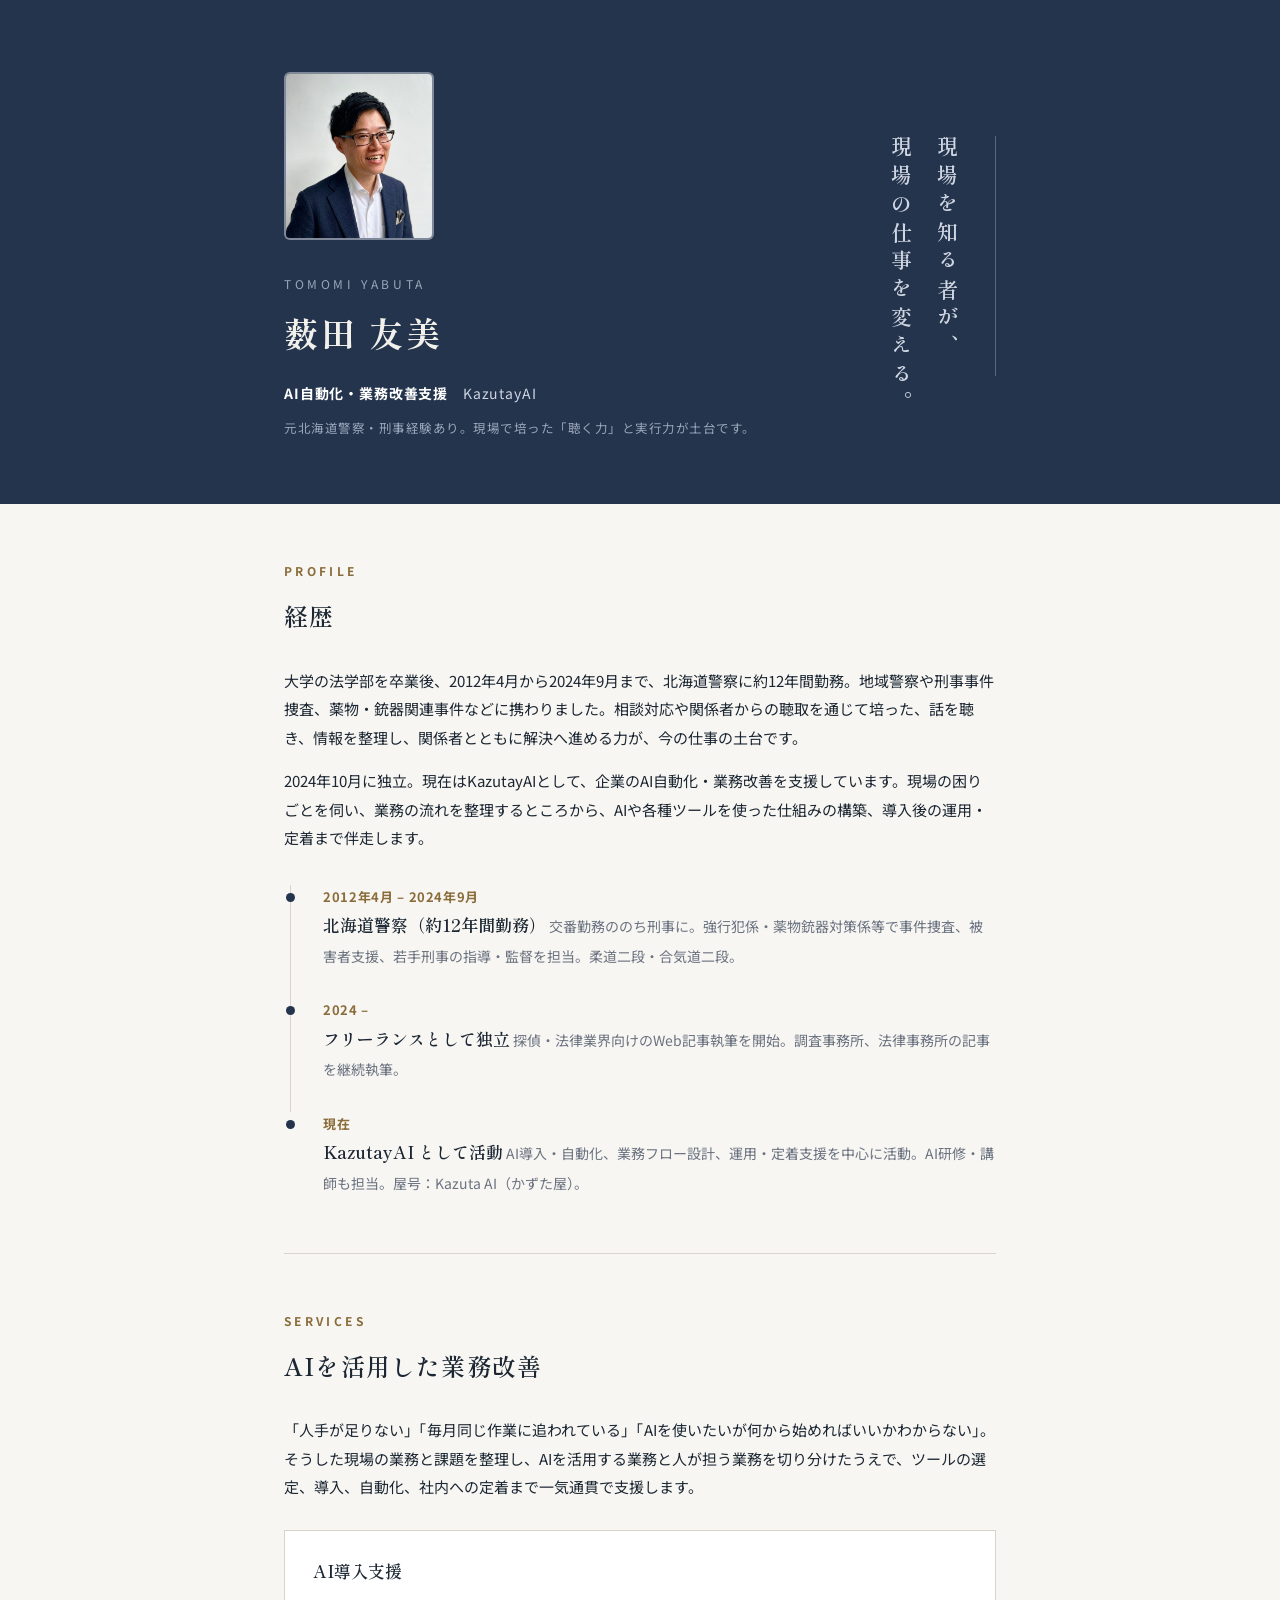
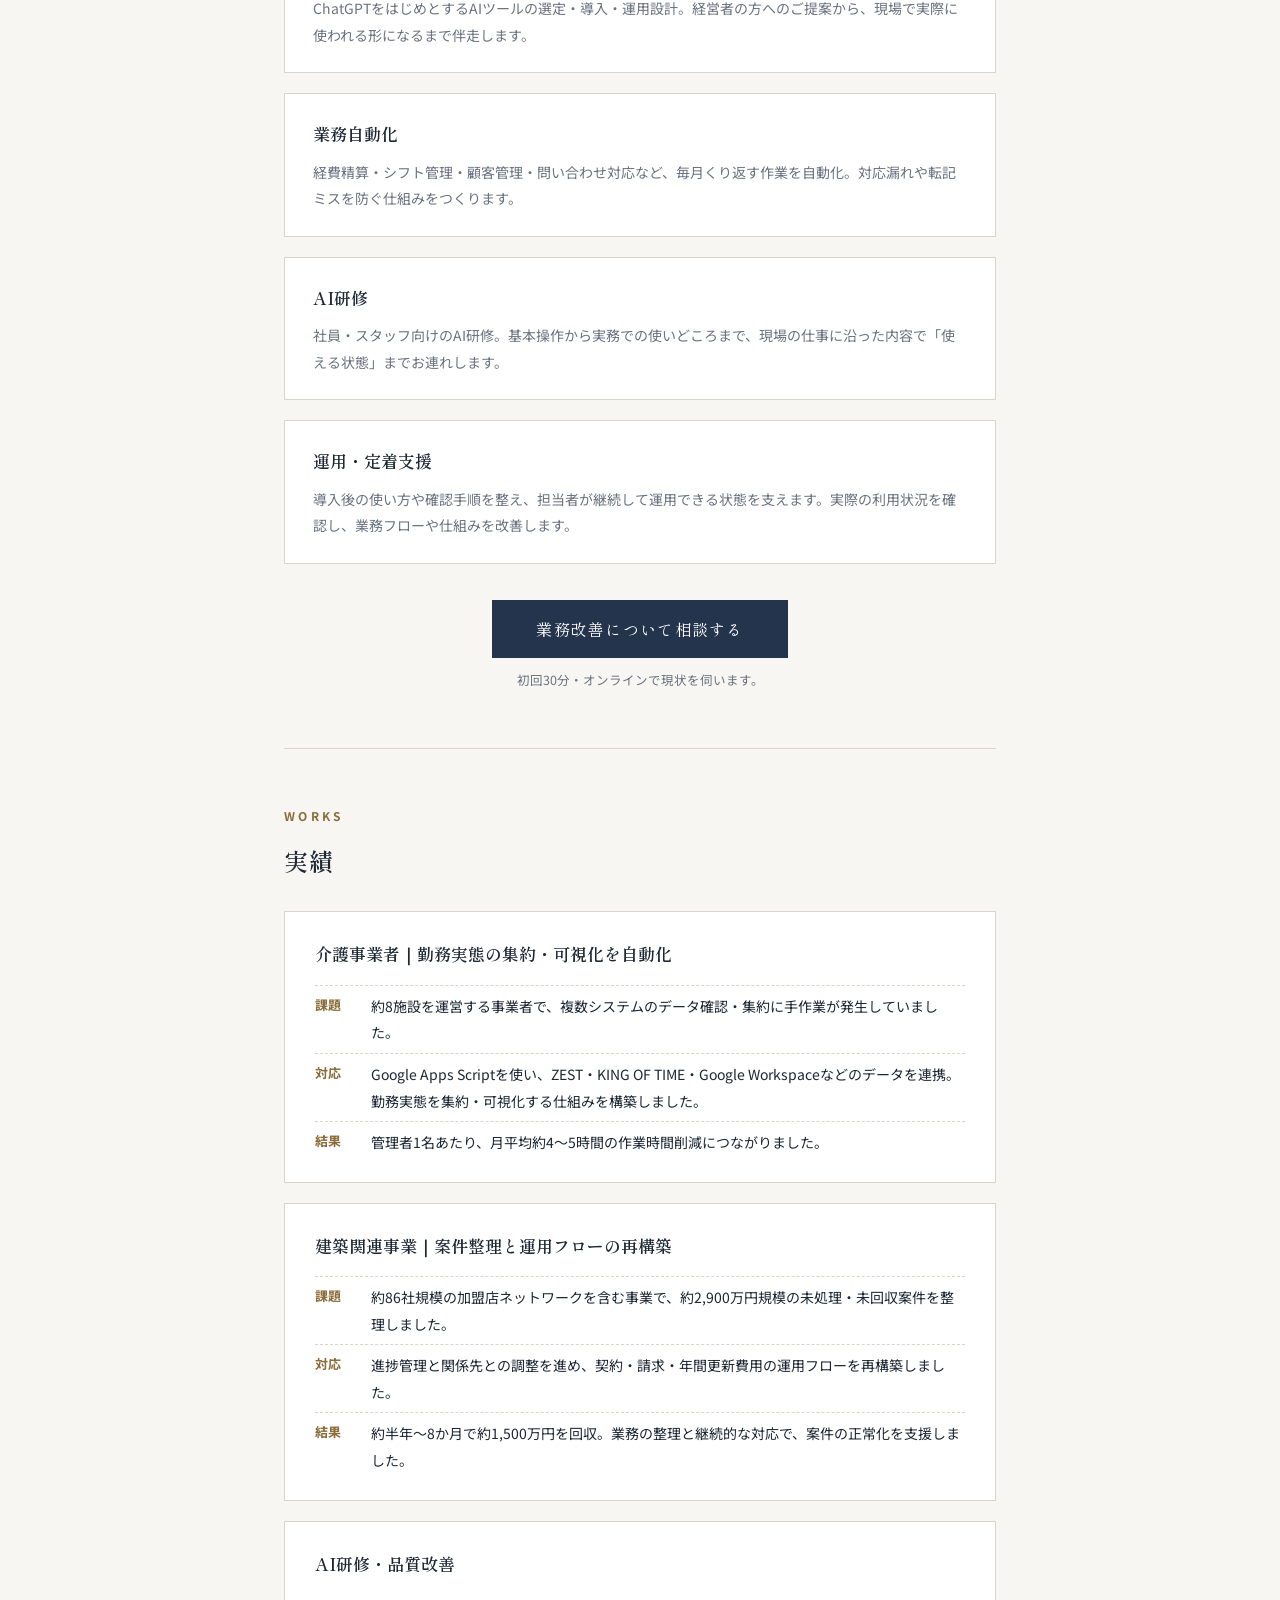
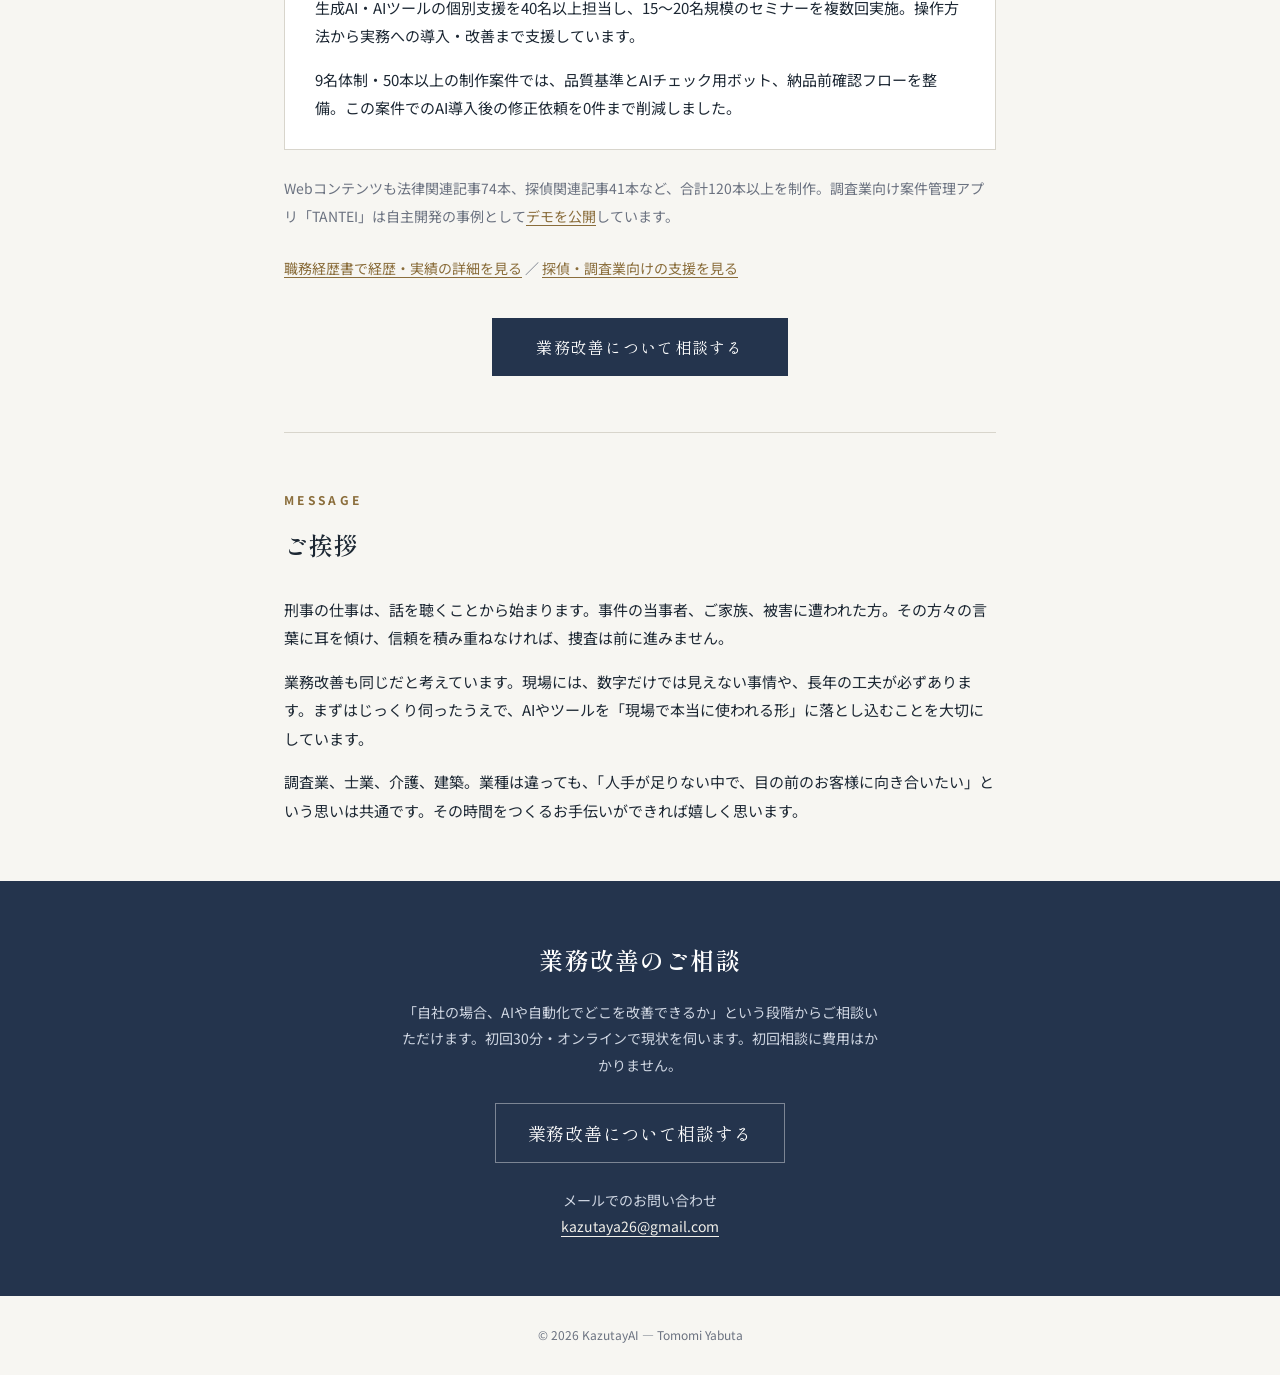
==== index.html @ c9da0664 "Update sales pages for September 2026 AI automation positioning" ====
<!DOCTYPE html>
<html lang="ja">
<head>
<meta charset="UTF-8">
<meta name="viewport" content="width=device-width, initial-scale=1.0">
<title>薮田友美 | AI自動化・業務改善支援 KazutayAI</title>
<meta name="description" content="薮田友美・KazutayAIのプロフィール。企業の業務と課題を整理し、AI導入・業務改善・自動化から運用・定着まで支援します。北海道警察に約12年間勤務し、刑事事件捜査にも従事した経験が土台です。">
<meta property="og:title" content="薮田友美 | AI自動化・業務改善支援 KazutayAI">
<meta property="og:description" content="業務と課題の整理から、AI・ツールの選定、人とAIの役割分担、業務改善・自動化、導入後の定着まで支援します。">
<meta property="og:type" content="website">
<style>
  @import url('https://fonts.googleapis.com/css2?family=Shippori+Mincho:wght@500;600;700&family=Noto+Sans+JP:wght@400;500;700&display=swap');

  :root {
    --ink: #1c2733;        /* 墨紺：本文・見出し */
    --navy: #24344d;       /* 深紺：警察を思わせる基調色 */
    --paper: #f7f6f2;      /* 生成りの紙 */
    --line: #d8d5cc;       /* 罫線 */
    --accent: #8a6d3b;     /* 落ち着いた金茶：印章・強調 */
    --muted: #6b7280;
  }

  * { margin: 0; padding: 0; box-sizing: border-box; }

  body {
    font-family: 'Noto Sans JP', sans-serif;
    background: var(--paper);
    color: var(--ink);
    line-height: 1.9;
    font-size: 15px;
  }

  .serif { font-family: 'Shippori Mincho', serif; }

  .wrap {
    max-width: 760px;
    margin: 0 auto;
    padding: 0 24px;
  }

  /* ===== ヒーロー ===== */
  header {
    background: var(--navy);
    color: #f2f0ea;
    padding: 72px 0 64px;
    position: relative;
    overflow: hidden;
  }

  .hero {
    display: flex;
    align-items: center;
    gap: 40px;
  }

  /* 縦書きのキャッチ：このページの署名的要素 */
  .tate {
    writing-mode: vertical-rl;
    font-family: 'Shippori Mincho', serif;
    font-size: 21px;
    font-weight: 600;
    letter-spacing: 0.35em;
    line-height: 2.2;
    color: #cfd6e2;
    border-right: 1px solid rgba(255,255,255,0.25);
    padding-right: 24px;
    height: 240px;
    flex-shrink: 0;
    white-space: nowrap;
  }

  .hero-main { flex: 1; }

  .photo {
    width: 150px;
    height: 168px;
    border-radius: 6px;
    background: #3a4a63;
    border: 2px solid rgba(255,255,255,0.35);
    margin-bottom: 24px;
    object-fit: cover;
    object-position: top;
  }

  .name-en {
    font-size: 12px;
    letter-spacing: 0.3em;
    color: #9aa6ba;
    text-transform: uppercase;
    margin-bottom: 6px;
  }

  h1 {
    font-family: 'Shippori Mincho', serif;
    font-size: 34px;
    font-weight: 700;
    letter-spacing: 0.08em;
    margin-bottom: 14px;
  }

  .title-line {
    font-size: 14px;
    color: #cfd6e2;
    letter-spacing: 0.06em;
  }

  .title-line strong { color: #fff; font-weight: 700; }

  .cred-line {
    font-size: 12.5px;
    color: #9aa6ba;
    margin-top: 10px;
    letter-spacing: 0.04em;
  }

  /* CTAボタン */
  .cta-inline { text-align: center; margin-top: 36px; }
  .btn-cta {
    display: inline-block;
    font-family: 'Shippori Mincho', serif;
    font-size: 16px;
    letter-spacing: 0.08em;
    color: #fff;
    background: var(--navy);
    padding: 14px 44px;
    text-decoration: none;
    transition: opacity 0.2s;
  }
  .btn-cta:hover, .btn-cta:focus-visible { opacity: 0.85; }
  .cta-note { font-size: 12.5px; color: var(--muted); margin-top: 10px; }

  /* 実績カード */
  .case {
    background: #fff;
    border: 1px solid var(--line);
    padding: 26px 30px;
    margin-bottom: 20px;
  }
  .case h3 {
    font-family: 'Shippori Mincho', serif;
    font-size: 17px;
    font-weight: 600;
    margin-bottom: 14px;
  }
  .case-row {
    display: flex;
    gap: 14px;
    font-size: 14px;
    padding: 7px 0;
    border-top: 1px dashed var(--line);
  }
  .case-row:last-child { padding-bottom: 0; }
  .case-row .tag {
    flex-shrink: 0;
    width: 3.2em;
    color: var(--accent);
    font-weight: 700;
    font-size: 13px;
  }
  .case-row .body { color: var(--ink); }
  .others { font-size: 14px; color: var(--muted); margin-top: 24px; line-height: 2.0; }

  /* ===== セクション共通 ===== */
  section { padding: 56px 0; border-bottom: 1px solid var(--line); }
  section:last-of-type { border-bottom: none; }

  .sec-label {
    font-size: 12px;
    letter-spacing: 0.28em;
    color: var(--accent);
    font-weight: 700;
    margin-bottom: 10px;
  }

  h2 {
    font-family: 'Shippori Mincho', serif;
    font-size: 24px;
    font-weight: 600;
    letter-spacing: 0.05em;
    margin-bottom: 28px;
  }

  p + p { margin-top: 1em; }

  /* ===== 経歴タイムライン ===== */
  .timeline { list-style: none; }
  .timeline li {
    position: relative;
    padding: 0 0 28px 32px;
    border-left: 1px solid var(--line);
    margin-left: 6px;
  }
  .timeline li:last-child { padding-bottom: 0; border-left-color: transparent; }
  .timeline li::before {
    content: "";
    position: absolute;
    left: -5px;
    top: 8px;
    width: 9px;
    height: 9px;
    border-radius: 50%;
    background: var(--navy);
  }
  .timeline .year {
    font-size: 13px;
    color: var(--accent);
    font-weight: 700;
    letter-spacing: 0.05em;
    display: block;
  }
  .timeline .role {
    font-family: 'Shippori Mincho', serif;
    font-size: 17px;
    font-weight: 600;
    margin: 2px 0 6px;
  }
  .timeline .desc { font-size: 14px; color: var(--muted); }

  /* ===== 業務内容 ===== */
  .services { display: grid; gap: 20px; }
  .service {
    background: #fff;
    border: 1px solid var(--line);
    padding: 24px 28px;
  }
  .service h3 {
    font-family: 'Shippori Mincho', serif;
    font-size: 17px;
    font-weight: 600;
    margin-bottom: 8px;
  }
  .service p { font-size: 14px; color: var(--muted); }

  /* ===== 実績 ===== */
  .results { list-style: none; }
  .results li {
    padding: 14px 0;
    border-bottom: 1px dashed var(--line);
    font-size: 14.5px;
    display: flex;
    gap: 12px;
  }
  .results li:last-child { border-bottom: none; }
  .results li::before {
    content: "―";
    color: var(--accent);
    flex-shrink: 0;
  }

  /* ===== 連絡先 ===== */
  .contact {
    background: var(--navy);
    color: #f2f0ea;
    text-align: center;
    padding: 56px 24px;
  }
  .contact h2 { color: #fff; margin-bottom: 16px; }
  .contact p { font-size: 14px; color: #cfd6e2; max-width: 480px; margin: 0 auto 24px; }
  .mail {
    display: inline-block;
    font-family: 'Shippori Mincho', serif;
    font-size: 18px;
    letter-spacing: 0.04em;
    color: #fff;
    border: 1px solid rgba(255,255,255,0.4);
    padding: 12px 32px;
    text-decoration: none;
    transition: background 0.2s;
  }
  .mail:hover, .mail:focus-visible { background: rgba(255,255,255,0.12); }

  footer {
    text-align: center;
    font-size: 12px;
    color: var(--muted);
    padding: 28px 0;
  }

  @media (max-width: 600px) {
    .hero { flex-direction: column-reverse; align-items: flex-start; gap: 28px; }
    .tate {
      writing-mode: horizontal-tb;
      height: auto;
      border-right: none;
      border-top: 1px solid rgba(255,255,255,0.25);
      padding: 20px 0 0;
      font-size: 17px;
      letter-spacing: 0.2em;
      line-height: 1.8;
    }
    h1 { font-size: 28px; }
  }

  @media (prefers-reduced-motion: no-preference) {
    header .hero-main, header .tate { animation: rise 0.7s ease both; }
    header .tate { animation-delay: 0.15s; }
    @keyframes rise {
      from { opacity: 0; transform: translateY(12px); }
      to { opacity: 1; transform: none; }
    }
  }

  body { overflow-wrap: anywhere; }
  .hero-main { min-width: 0; }
  .others a { color: var(--accent); text-underline-offset: 3px; }
  .btn-cta, .mail { max-width: 100%; }
  .contact .email-contact { margin-top: 24px; margin-bottom: 0; }
  .email-contact a { color: #f2f0ea; text-underline-offset: 4px; }
  @media (max-width: 600px) { .btn-cta, .mail { padding: 12px 18px; font-size: 15px; white-space: normal; } .tate { white-space: normal; } }
</style>
</head>
<body>

<header>
  <div class="wrap hero">
    <div class="hero-main">
      <img class="photo" src="[data-uri]" alt="薮田友美の顔写真">
      <p class="name-en">Tomomi Yabuta</p>
      <h1>薮田 友美</h1>
      <p class="title-line"><strong>AI自動化・業務改善支援</strong>　KazutayAI</p>
      <p class="cred-line">元北海道警察・刑事経験あり。現場で培った「聴く力」と実行力が土台です。</p>
    </div>
    <p class="tate">現場を知る者が、<br>現場の仕事を変える。</p>
  </div>
</header>

<main class="wrap">

  <section>
    <p class="sec-label">PROFILE</p>
    <h2>経歴</h2>
    <p>
      大学の法学部を卒業後、2012年4月から2024年9月まで、北海道警察に約12年間勤務。地域警察や刑事事件捜査、薬物・銃器関連事件などに携わりました。相談対応や関係者からの聴取を通じて培った、話を聴き、情報を整理し、関係者とともに解決へ進める力が、今の仕事の土台です。
    </p>
    <p>
      2024年10月に独立。現在はKazutayAIとして、企業のAI自動化・業務改善を支援しています。現場の困りごとを伺い、業務の流れを整理するところから、AIや各種ツールを使った仕組みの構築、導入後の運用・定着まで伴走します。
    </p>
    <ul class="timeline" style="margin-top: 32px;">
      <li>
        <span class="year">2012年4月 – 2024年9月</span>
        <span class="role">北海道警察（約12年間勤務）</span>
        <span class="desc">交番勤務ののち刑事に。強行犯係・薬物銃器対策係等で事件捜査、被害者支援、若手刑事の指導・監督を担当。柔道二段・合気道二段。</span>
      </li>
      <li>
        <span class="year">2024 –</span>
        <span class="role">フリーランスとして独立</span>
        <span class="desc">探偵・法律業界向けのWeb記事執筆を開始。調査事務所、法律事務所の記事を継続執筆。</span>
      </li>
      <li>
        <span class="year">現在</span>
        <span class="role">KazutayAI として活動</span>
        <span class="desc">AI導入・自動化、業務フロー設計、運用・定着支援を中心に活動。AI研修・講師も担当。屋号：Kazuta AI（かずた屋）。</span>
      </li>
    </ul>
  </section>

  <section>
    <p class="sec-label">SERVICES</p>
    <h2>AIを活用した業務改善</h2>
    <p style="margin-bottom: 28px;">
      「人手が足りない」「毎月同じ作業に追われている」「AIを使いたいが何から始めればいいかわからない」。そうした現場の業務と課題を整理し、AIを活用する業務と人が担う業務を切り分けたうえで、ツールの選定、導入、自動化、社内への定着まで一気通貫で支援します。
    </p>
    <div class="services">
      <div class="service">
        <h3>AI導入支援</h3>
        <p>ChatGPTをはじめとするAIツールの選定・導入・運用設計。経営者の方へのご提案から、現場で実際に使われる形になるまで伴走します。</p>
      </div>
      <div class="service">
        <h3>業務自動化</h3>
        <p>経費精算・シフト管理・顧客管理・問い合わせ対応など、毎月くり返す作業を自動化。対応漏れや転記ミスを防ぐ仕組みをつくります。</p>
      </div>
      <div class="service">
        <h3>AI研修</h3>
        <p>社員・スタッフ向けのAI研修。基本操作から実務での使いどころまで、現場の仕事に沿った内容で「使える状態」までお連れします。</p>
      </div>
      <div class="service">
        <h3>運用・定着支援</h3>
        <p>導入後の使い方や確認手順を整え、担当者が継続して運用できる状態を支えます。実際の利用状況を確認し、業務フローや仕組みを改善します。</p>
      </div>
    </div>
    <div class="cta-inline">
      <a class="btn-cta" href="https://forms.gle/KwH4L5uzaBvxNLATA" target="_blank" rel="noopener">業務改善について相談する</a>
      <p class="cta-note">初回30分・オンラインで現状を伺います。</p>
    </div>
  </section>

  <section>
    <p class="sec-label">WORKS</p>
    <h2>実績</h2>
    <div class="case">
      <h3>介護事業者｜勤務実態の集約・可視化を自動化</h3>
      <div class="case-row"><span class="tag">課題</span><span class="body">約8施設を運営する事業者で、複数システムのデータ確認・集約に手作業が発生していました。</span></div>
      <div class="case-row"><span class="tag">対応</span><span class="body">Google Apps Scriptを使い、ZEST・KING OF TIME・Google Workspaceなどのデータを連携。勤務実態を集約・可視化する仕組みを構築しました。</span></div>
      <div class="case-row"><span class="tag">結果</span><span class="body">管理者1名あたり、月平均約4〜5時間の作業時間削減につながりました。</span></div>
    </div>

    <div class="case">
      <h3>建築関連事業｜案件整理と運用フローの再構築</h3>
      <div class="case-row"><span class="tag">課題</span><span class="body">約86社規模の加盟店ネットワークを含む事業で、約2,900万円規模の未処理・未回収案件を整理しました。</span></div>
      <div class="case-row"><span class="tag">対応</span><span class="body">進捗管理と関係先との調整を進め、契約・請求・年間更新費用の運用フローを再構築しました。</span></div>
      <div class="case-row"><span class="tag">結果</span><span class="body">約半年〜8か月で約1,500万円を回収。業務の整理と継続的な対応で、案件の正常化を支援しました。</span></div>
    </div>

    <div class="case">
      <h3>AI研修・品質改善</h3>
      <p>生成AI・AIツールの個別支援を40名以上担当し、15〜20名規模のセミナーを複数回実施。操作方法から実務への導入・改善まで支援しています。</p>
      <p>9名体制・50本以上の制作案件では、品質基準とAIチェック用ボット、納品前確認フローを整備。この案件でのAI導入後の修正依頼を0件まで削減しました。</p>
    </div>
    <p class="others">Webコンテンツも法律関連記事74本、探偵関連記事41本など、合計120本以上を制作。調査業向け案件管理アプリ「TANTEI」は自主開発の事例として<a href="https://tantei-app.vercel.app" target="_blank" rel="noopener">デモを公開</a>しています。</p>
    <p class="others"><a href="career/">職務経歴書で経歴・実績の詳細を見る</a> ／ <a href="tantei.html">探偵・調査業向けの支援を見る</a></p>

    <div class="cta-inline">
      <a class="btn-cta" href="https://forms.gle/KwH4L5uzaBvxNLATA" target="_blank" rel="noopener">業務改善について相談する</a>
    </div>
  </section>

  <section>
    <p class="sec-label">MESSAGE</p>
    <h2>ご挨拶</h2>
    <p>
      刑事の仕事は、話を聴くことから始まります。事件の当事者、ご家族、被害に遭われた方。その方々の言葉に耳を傾け、信頼を積み重ねなければ、捜査は前に進みません。
    </p>
    <p>
      業務改善も同じだと考えています。現場には、数字だけでは見えない事情や、長年の工夫が必ずあります。まずはじっくり伺ったうえで、AIやツールを「現場で本当に使われる形」に落とし込むことを大切にしています。
    </p>
    <p>
      調査業、士業、介護、建築。業種は違っても、「人手が足りない中で、目の前のお客様に向き合いたい」という思いは共通です。その時間をつくるお手伝いができれば嬉しく思います。
    </p>
  </section>

</main>

<div class="contact">
  <h2 class="serif">業務改善のご相談</h2>
  <p>「自社の場合、AIや自動化でどこを改善できるか」という段階からご相談いただけます。初回30分・オンラインで現状を伺います。初回相談に費用はかかりません。</p>
  <a class="mail" href="https://forms.gle/KwH4L5uzaBvxNLATA" target="_blank" rel="noopener">業務改善について相談する</a>
<p class="email-contact">メールでのお問い合わせ<br><a href="mailto:kazutaya26@gmail.com">kazutaya26@gmail.com</a></p>
</div>

<footer>© 2026 KazutayAI — Tomomi Yabuta
<!-- SNS運用開始後：このnav内に確認済みURLのリンクを追加し、hidden属性を外す。 -->
<nav class="social-links" aria-label="SNS" hidden></nav>
</footer>

</body>
</html>
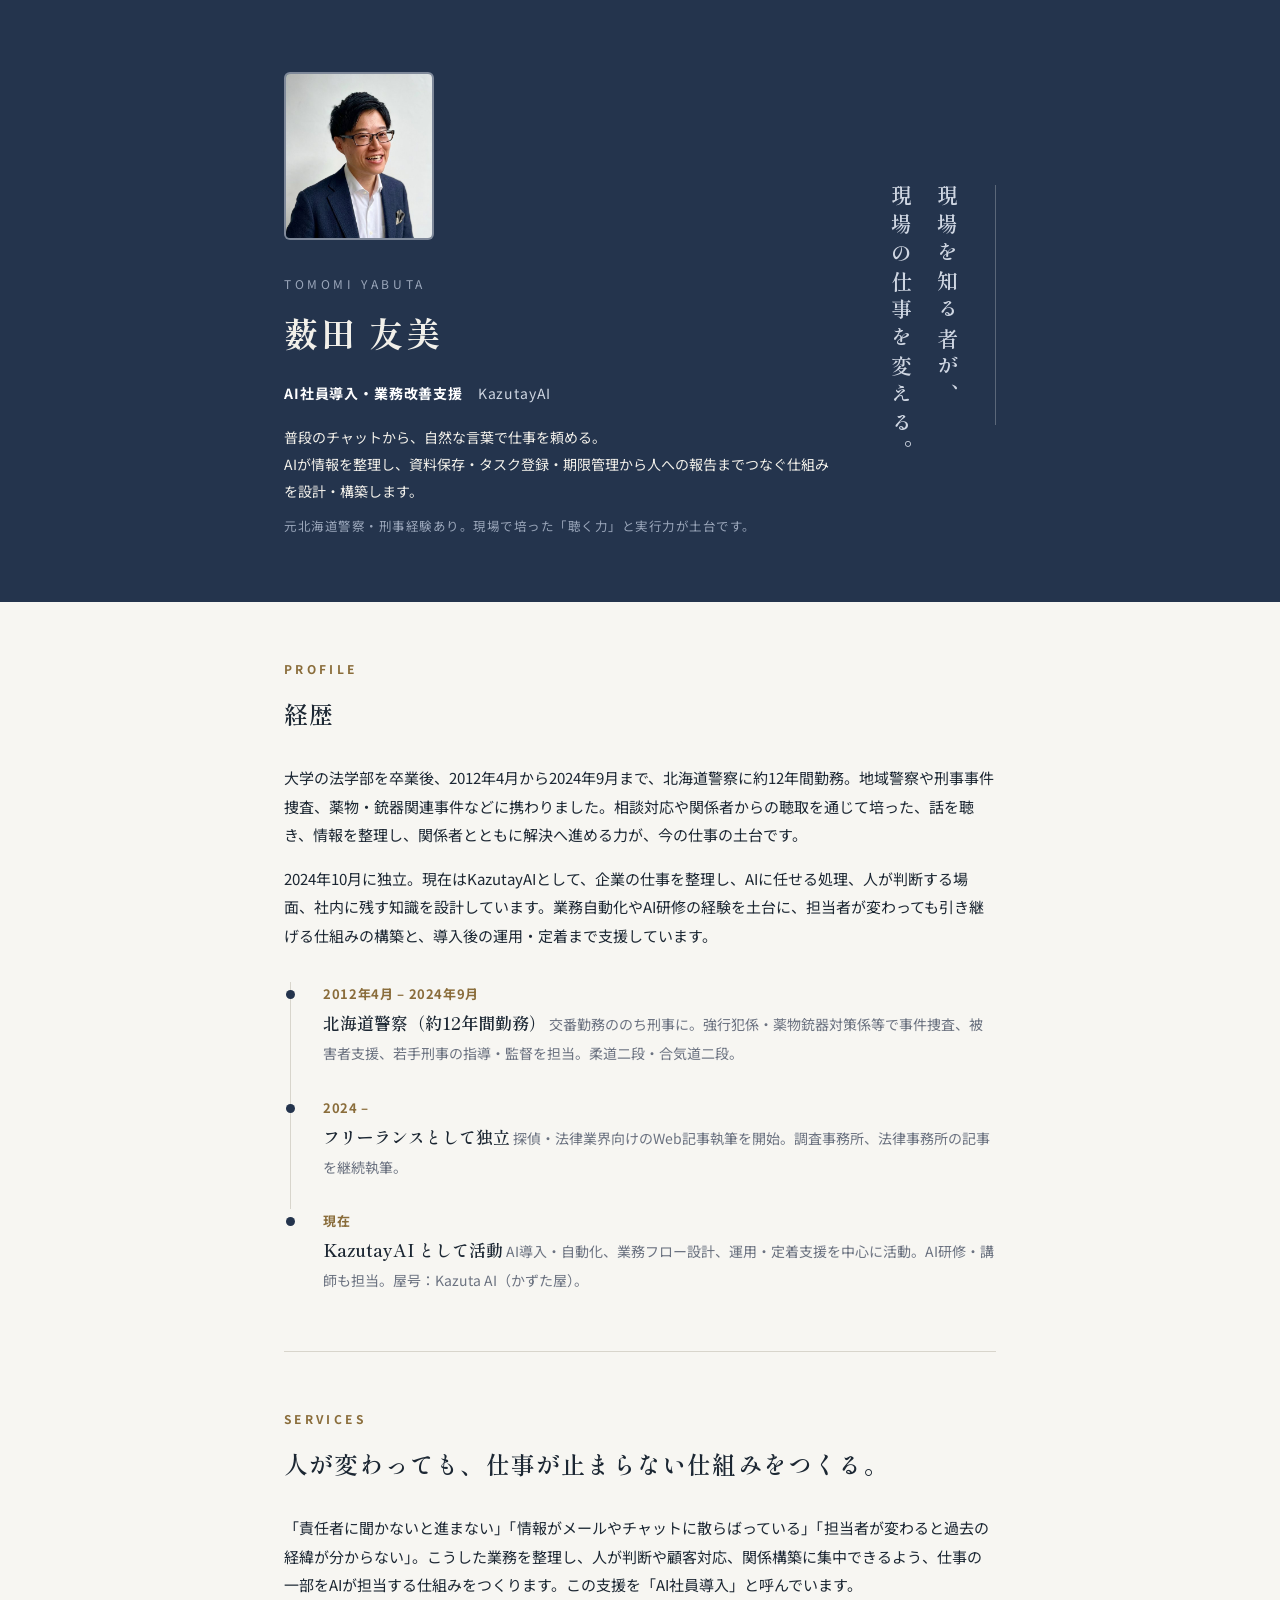
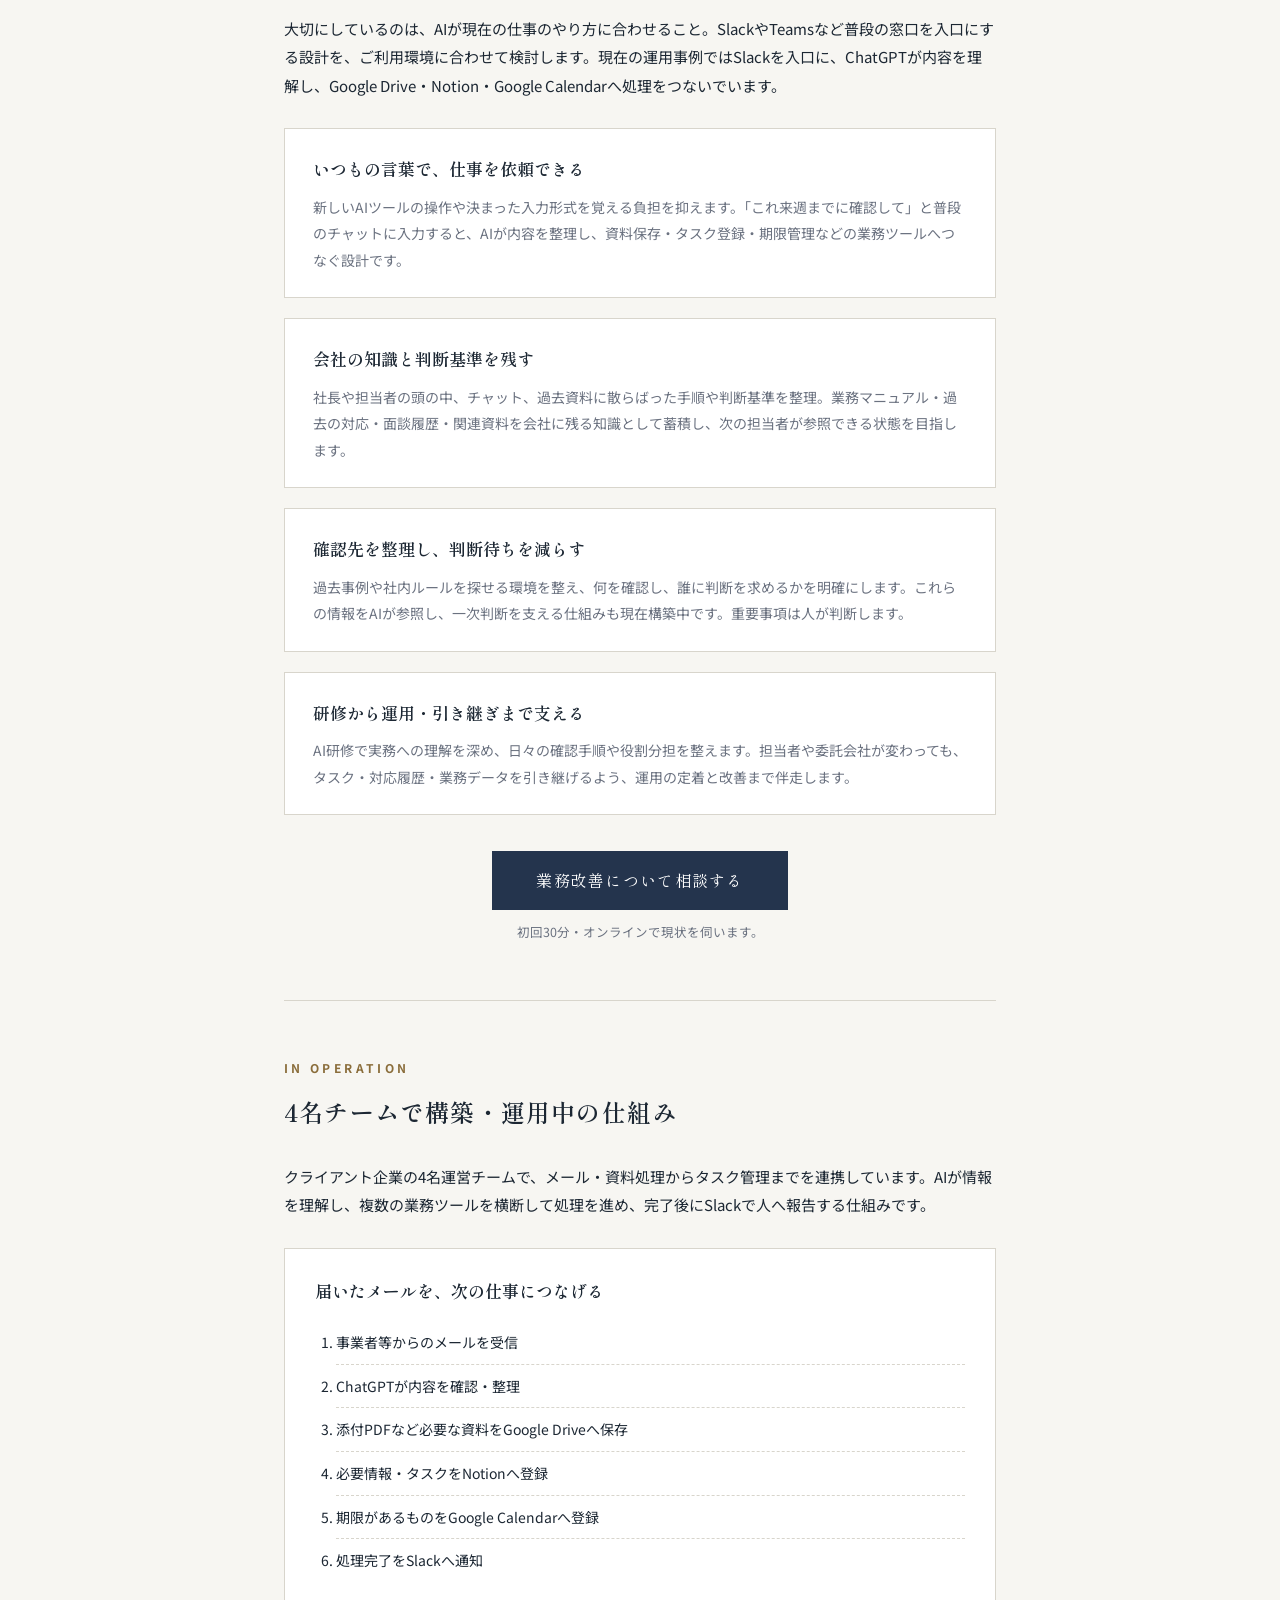
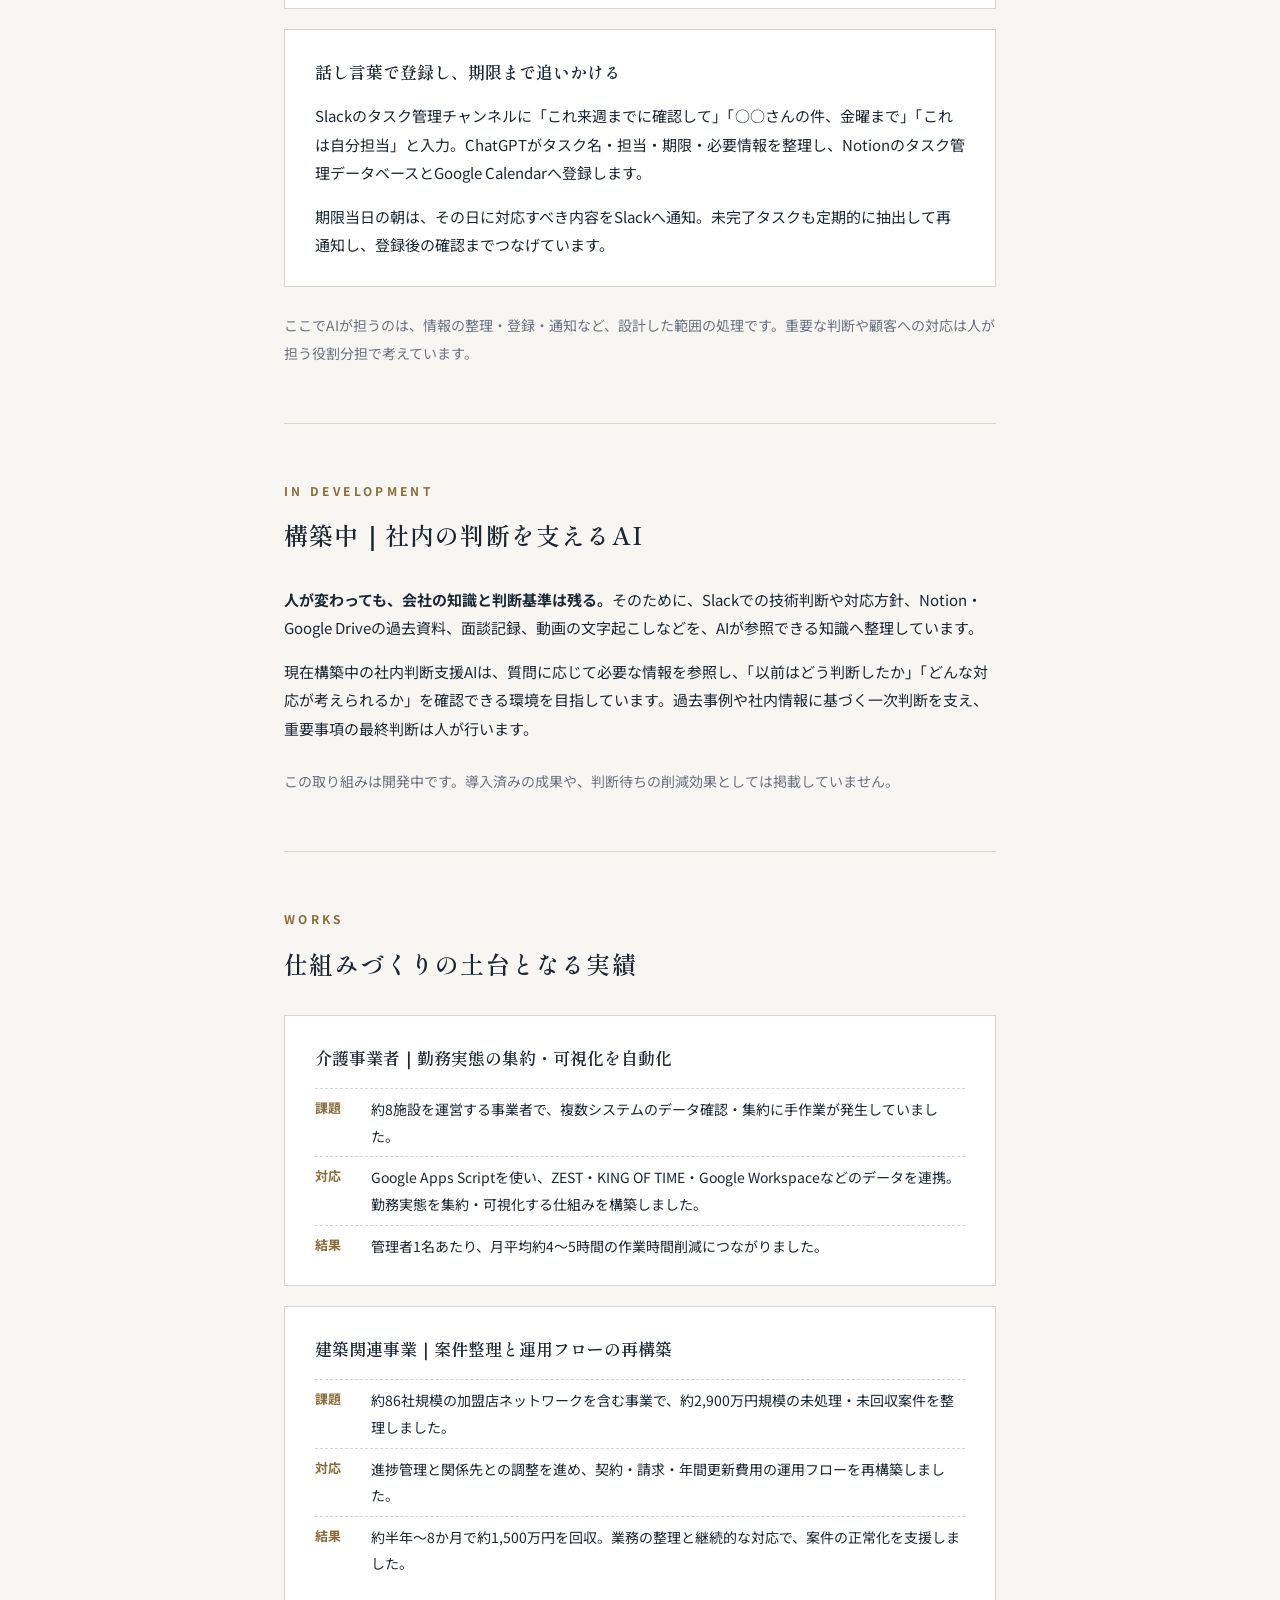
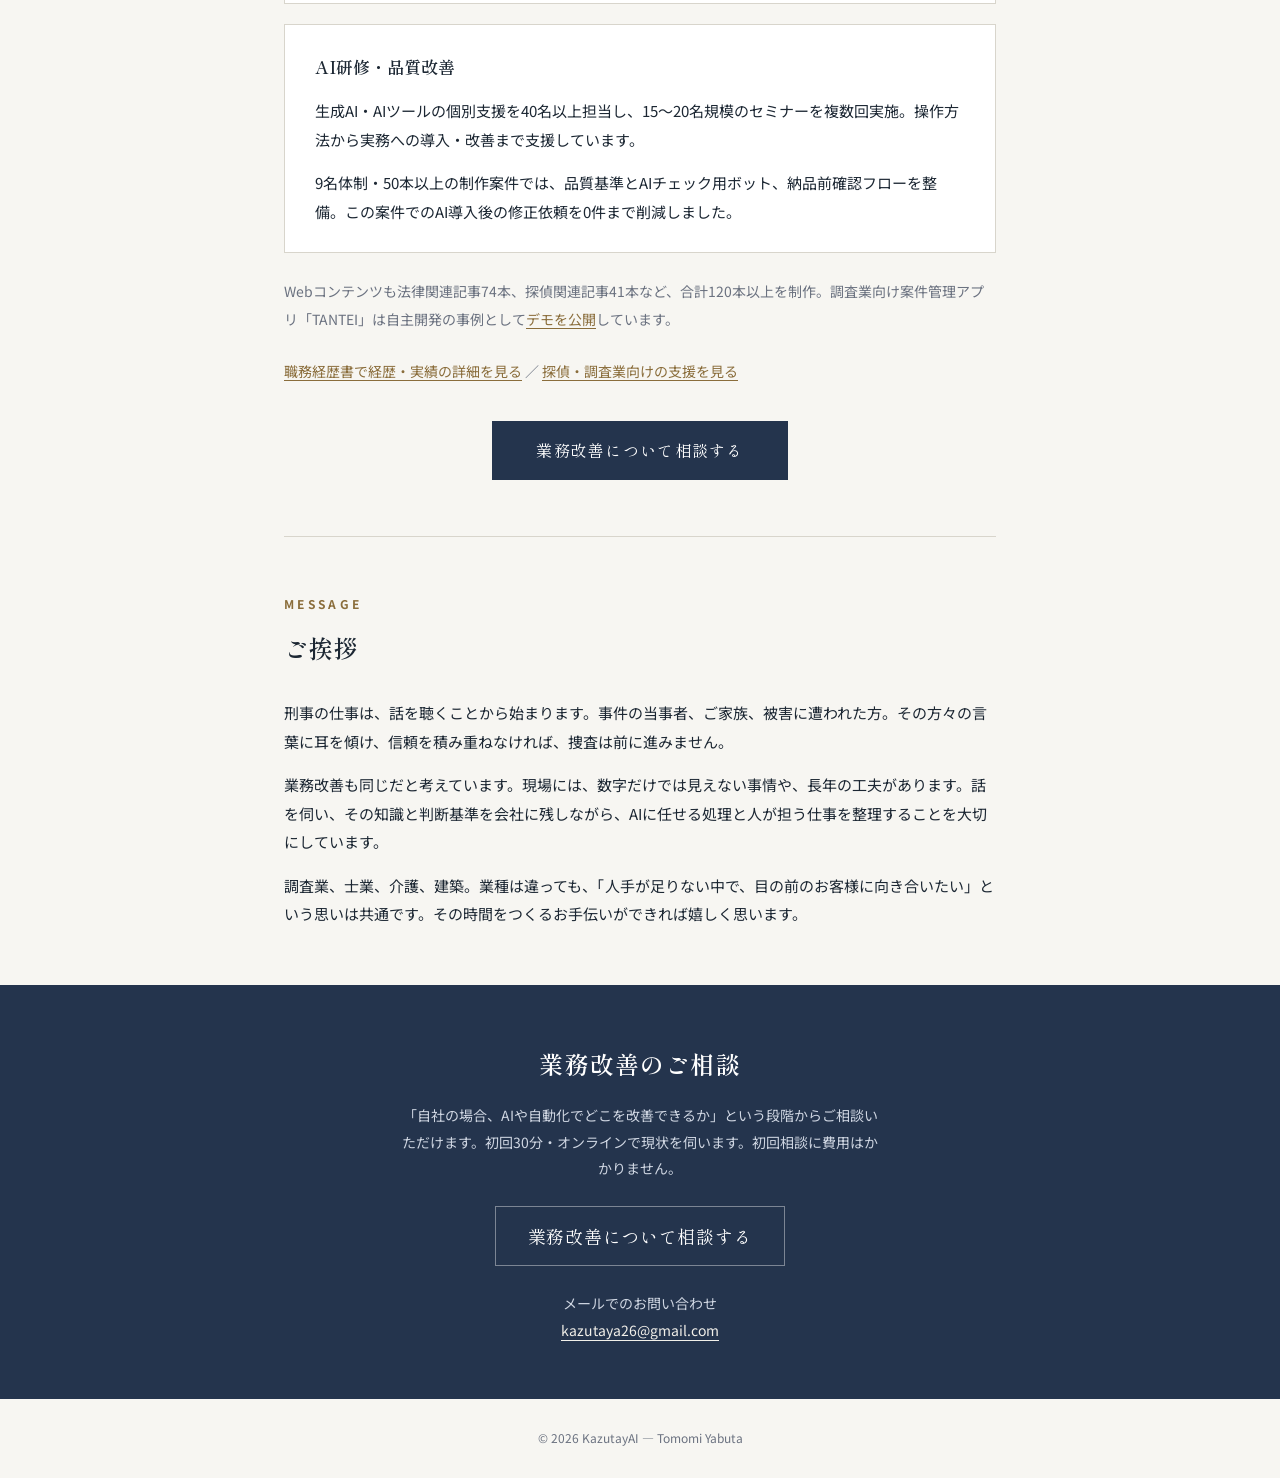
==== commit 85ade88c: "Describe operational AI workflows and knowledge handover support" ====
--- a/index.html
+++ b/index.html
@@ -3,10 +3,10 @@
 <head>
 <meta charset="UTF-8">
 <meta name="viewport" content="width=device-width, initial-scale=1.0">
-<title>薮田友美 | AI自動化・業務改善支援 KazutayAI</title>
-<meta name="description" content="薮田友美・KazutayAIのプロフィール。企業の業務と課題を整理し、AI導入・業務改善・自動化から運用・定着まで支援します。北海道警察に約12年間勤務し、刑事事件捜査にも従事した経験が土台です。">
-<meta property="og:title" content="薮田友美 | AI自動化・業務改善支援 KazutayAI">
-<meta property="og:description" content="業務と課題の整理から、AI・ツールの選定、人とAIの役割分担、業務改善・自動化、導入後の定着まで支援します。">
+<title>薮田友美 | AI社員導入・業務改善支援 KazutayAI</title>
+<meta name="description" content="北海道警察で約12年間勤務した薮田友美・KazutayAI。AI社員導入・業務改善支援を通じ、普段のチャットから資料保存・タスク登録・期限管理をつなぐ仕組みを構築。社内知識の整理と属人化解消も支援します。">
+<meta property="og:title" content="薮田友美 | AI社員導入・業務改善支援 KazutayAI">
+<meta property="og:description" content="人が変わっても、会社の知識と判断基準は残る。AIに任せる仕事、人が判断する仕事、社内に残す知識を整理し、日々の業務と引き継ぎを支える仕組みを設計・構築します。">
 <meta property="og:type" content="website">
 <style>
   @import url('https://fonts.googleapis.com/css2?family=Shippori+Mincho:wght@500;600;700&family=Noto+Sans+JP:wght@400;500;700&display=swap');
@@ -307,6 +307,10 @@
   .contact .email-contact { margin-top: 24px; margin-bottom: 0; }
   .email-contact a { color: #f2f0ea; text-underline-offset: 4px; }
   @media (max-width: 600px) { .btn-cta, .mail { padding: 12px 18px; font-size: 15px; white-space: normal; } .tate { white-space: normal; } }
+  .hero-summary { margin-top: 18px; color: #f2f0ea; font-size: 14px; line-height: 1.9; }
+  .workflow-steps { padding-left: 1.5em; font-size: 14px; }
+  .workflow-steps li { padding: 8px 0; border-bottom: 1px dashed var(--line); }
+  .workflow-steps li:last-child { border-bottom: 0; }
 </style>
 </head>
 <body>
@@ -317,7 +321,8 @@
       <img class="photo" src="[data-uri]" alt="薮田友美の顔写真">
       <p class="name-en">Tomomi Yabuta</p>
       <h1>薮田 友美</h1>
-      <p class="title-line"><strong>AI自動化・業務改善支援</strong>　KazutayAI</p>
+      <p class="title-line"><strong>AI社員導入・業務改善支援</strong>　KazutayAI</p>
+      <p class="hero-summary">普段のチャットから、自然な言葉で仕事を頼める。<br>AIが情報を整理し、資料保存・タスク登録・期限管理から人への報告までつなぐ仕組みを設計・構築します。</p>
       <p class="cred-line">元北海道警察・刑事経験あり。現場で培った「聴く力」と実行力が土台です。</p>
     </div>
     <p class="tate">現場を知る者が、<br>現場の仕事を変える。</p>
@@ -333,7 +338,7 @@
       大学の法学部を卒業後、2012年4月から2024年9月まで、北海道警察に約12年間勤務。地域警察や刑事事件捜査、薬物・銃器関連事件などに携わりました。相談対応や関係者からの聴取を通じて培った、話を聴き、情報を整理し、関係者とともに解決へ進める力が、今の仕事の土台です。
     </p>
     <p>
-      2024年10月に独立。現在はKazutayAIとして、企業のAI自動化・業務改善を支援しています。現場の困りごとを伺い、業務の流れを整理するところから、AIや各種ツールを使った仕組みの構築、導入後の運用・定着まで伴走します。
+      2024年10月に独立。現在はKazutayAIとして、企業の仕事を整理し、AIに任せる処理、人が判断する場面、社内に残す知識を設計しています。業務自動化やAI研修の経験を土台に、担当者が変わっても引き継げる仕組みの構築と、導入後の運用・定着まで支援しています。
     </p>
     <ul class="timeline" style="margin-top: 32px;">
       <li>
@@ -356,26 +361,25 @@
 
   <section>
     <p class="sec-label">SERVICES</p>
-    <h2>AIを活用した業務改善</h2>
-    <p style="margin-bottom: 28px;">
-      「人手が足りない」「毎月同じ作業に追われている」「AIを使いたいが何から始めればいいかわからない」。そうした現場の業務と課題を整理し、AIを活用する業務と人が担う業務を切り分けたうえで、ツールの選定、導入、自動化、社内への定着まで一気通貫で支援します。
-    </p>
+    <h2>人が変わっても、仕事が止まらない仕組みをつくる。</h2>
+    <p>「責任者に聞かないと進まない」「情報がメールやチャットに散らばっている」「担当者が変わると過去の経緯が分からない」。こうした業務を整理し、人が判断や顧客対応、関係構築に集中できるよう、仕事の一部をAIが担当する仕組みをつくります。この支援を「AI社員導入」と呼んでいます。</p>
+    <p style="margin-bottom: 28px;">大切にしているのは、AIが現在の仕事のやり方に合わせること。SlackやTeamsなど普段の窓口を入口にする設計を、ご利用環境に合わせて検討します。現在の運用事例ではSlackを入口に、ChatGPTが内容を理解し、Google Drive・Notion・Google Calendarへ処理をつないでいます。</p>
     <div class="services">
       <div class="service">
-        <h3>AI導入支援</h3>
-        <p>ChatGPTをはじめとするAIツールの選定・導入・運用設計。経営者の方へのご提案から、現場で実際に使われる形になるまで伴走します。</p>
+        <h3>いつもの言葉で、仕事を依頼できる</h3>
+        <p>新しいAIツールの操作や決まった入力形式を覚える負担を抑えます。「これ来週までに確認して」と普段のチャットに入力すると、AIが内容を整理し、資料保存・タスク登録・期限管理などの業務ツールへつなぐ設計です。</p>
       </div>
       <div class="service">
-        <h3>業務自動化</h3>
-        <p>経費精算・シフト管理・顧客管理・問い合わせ対応など、毎月くり返す作業を自動化。対応漏れや転記ミスを防ぐ仕組みをつくります。</p>
+        <h3>会社の知識と判断基準を残す</h3>
+        <p>社長や担当者の頭の中、チャット、過去資料に散らばった手順や判断基準を整理。業務マニュアル・過去の対応・面談履歴・関連資料を会社に残る知識として蓄積し、次の担当者が参照できる状態を目指します。</p>
       </div>
       <div class="service">
-        <h3>AI研修</h3>
-        <p>社員・スタッフ向けのAI研修。基本操作から実務での使いどころまで、現場の仕事に沿った内容で「使える状態」までお連れします。</p>
+        <h3>確認先を整理し、判断待ちを減らす</h3>
+        <p>過去事例や社内ルールを探せる環境を整え、何を確認し、誰に判断を求めるかを明確にします。これらの情報をAIが参照し、一次判断を支える仕組みも現在構築中です。重要事項は人が判断します。</p>
       </div>
       <div class="service">
-        <h3>運用・定着支援</h3>
-        <p>導入後の使い方や確認手順を整え、担当者が継続して運用できる状態を支えます。実際の利用状況を確認し、業務フローや仕組みを改善します。</p>
+        <h3>研修から運用・引き継ぎまで支える</h3>
+        <p>AI研修で実務への理解を深め、日々の確認手順や役割分担を整えます。担当者や委託会社が変わっても、タスク・対応履歴・業務データを引き継げるよう、運用の定着と改善まで伴走します。</p>
       </div>
     </div>
     <div class="cta-inline">
@@ -384,9 +388,40 @@
     </div>
   </section>
 
+  <section aria-labelledby="workflow-title">
+    <p class="sec-label">IN OPERATION</p>
+    <h2 id="workflow-title">4名チームで構築・運用中の仕組み</h2>
+    <p style="margin-bottom: 28px;">クライアント企業の4名運営チームで、メール・資料処理からタスク管理までを連携しています。AIが情報を理解し、複数の業務ツールを横断して処理を進め、完了後にSlackで人へ報告する仕組みです。</p>
+    <div class="case">
+      <h3>届いたメールを、次の仕事につなげる</h3>
+      <ol class="workflow-steps">
+        <li>事業者等からのメールを受信</li>
+        <li>ChatGPTが内容を確認・整理</li>
+        <li>添付PDFなど必要な資料をGoogle Driveへ保存</li>
+        <li>必要情報・タスクをNotionへ登録</li>
+        <li>期限があるものをGoogle Calendarへ登録</li>
+        <li>処理完了をSlackへ通知</li>
+      </ol>
+    </div>
+    <div class="case">
+      <h3>話し言葉で登録し、期限まで追いかける</h3>
+      <p>Slackのタスク管理チャンネルに「これ来週までに確認して」「○○さんの件、金曜まで」「これは自分担当」と入力。ChatGPTがタスク名・担当・期限・必要情報を整理し、Notionのタスク管理データベースとGoogle Calendarへ登録します。</p>
+      <p>期限当日の朝は、その日に対応すべき内容をSlackへ通知。未完了タスクも定期的に抽出して再通知し、登録後の確認までつなげています。</p>
+    </div>
+    <p class="others">ここでAIが担うのは、情報の整理・登録・通知など、設計した範囲の処理です。重要な判断や顧客への対応は人が担う役割分担で考えています。</p>
+  </section>
+
+  <section aria-labelledby="knowledge-title">
+    <p class="sec-label">IN DEVELOPMENT</p>
+    <h2 id="knowledge-title">構築中｜社内の判断を支えるAI</h2>
+    <p><strong>人が変わっても、会社の知識と判断基準は残る。</strong>そのために、Slackでの技術判断や対応方針、Notion・Google Driveの過去資料、面談記録、動画の文字起こしなどを、AIが参照できる知識へ整理しています。</p>
+    <p>現在構築中の社内判断支援AIは、質問に応じて必要な情報を参照し、「以前はどう判断したか」「どんな対応が考えられるか」を確認できる環境を目指しています。過去事例や社内情報に基づく一次判断を支え、重要事項の最終判断は人が行います。</p>
+    <p class="others">この取り組みは開発中です。導入済みの成果や、判断待ちの削減効果としては掲載していません。</p>
+  </section>
+
   <section>
     <p class="sec-label">WORKS</p>
-    <h2>実績</h2>
+    <h2>仕組みづくりの土台となる実績</h2>
     <div class="case">
       <h3>介護事業者｜勤務実態の集約・可視化を自動化</h3>
       <div class="case-row"><span class="tag">課題</span><span class="body">約8施設を運営する事業者で、複数システムのデータ確認・集約に手作業が発生していました。</span></div>
@@ -421,7 +456,7 @@
       刑事の仕事は、話を聴くことから始まります。事件の当事者、ご家族、被害に遭われた方。その方々の言葉に耳を傾け、信頼を積み重ねなければ、捜査は前に進みません。
     </p>
     <p>
-      業務改善も同じだと考えています。現場には、数字だけでは見えない事情や、長年の工夫が必ずあります。まずはじっくり伺ったうえで、AIやツールを「現場で本当に使われる形」に落とし込むことを大切にしています。
+      業務改善も同じだと考えています。現場には、数字だけでは見えない事情や、長年の工夫があります。話を伺い、その知識と判断基準を会社に残しながら、AIに任せる処理と人が担う仕事を整理することを大切にしています。
     </p>
     <p>
       調査業、士業、介護、建築。業種は違っても、「人手が足りない中で、目の前のお客様に向き合いたい」という思いは共通です。その時間をつくるお手伝いができれば嬉しく思います。
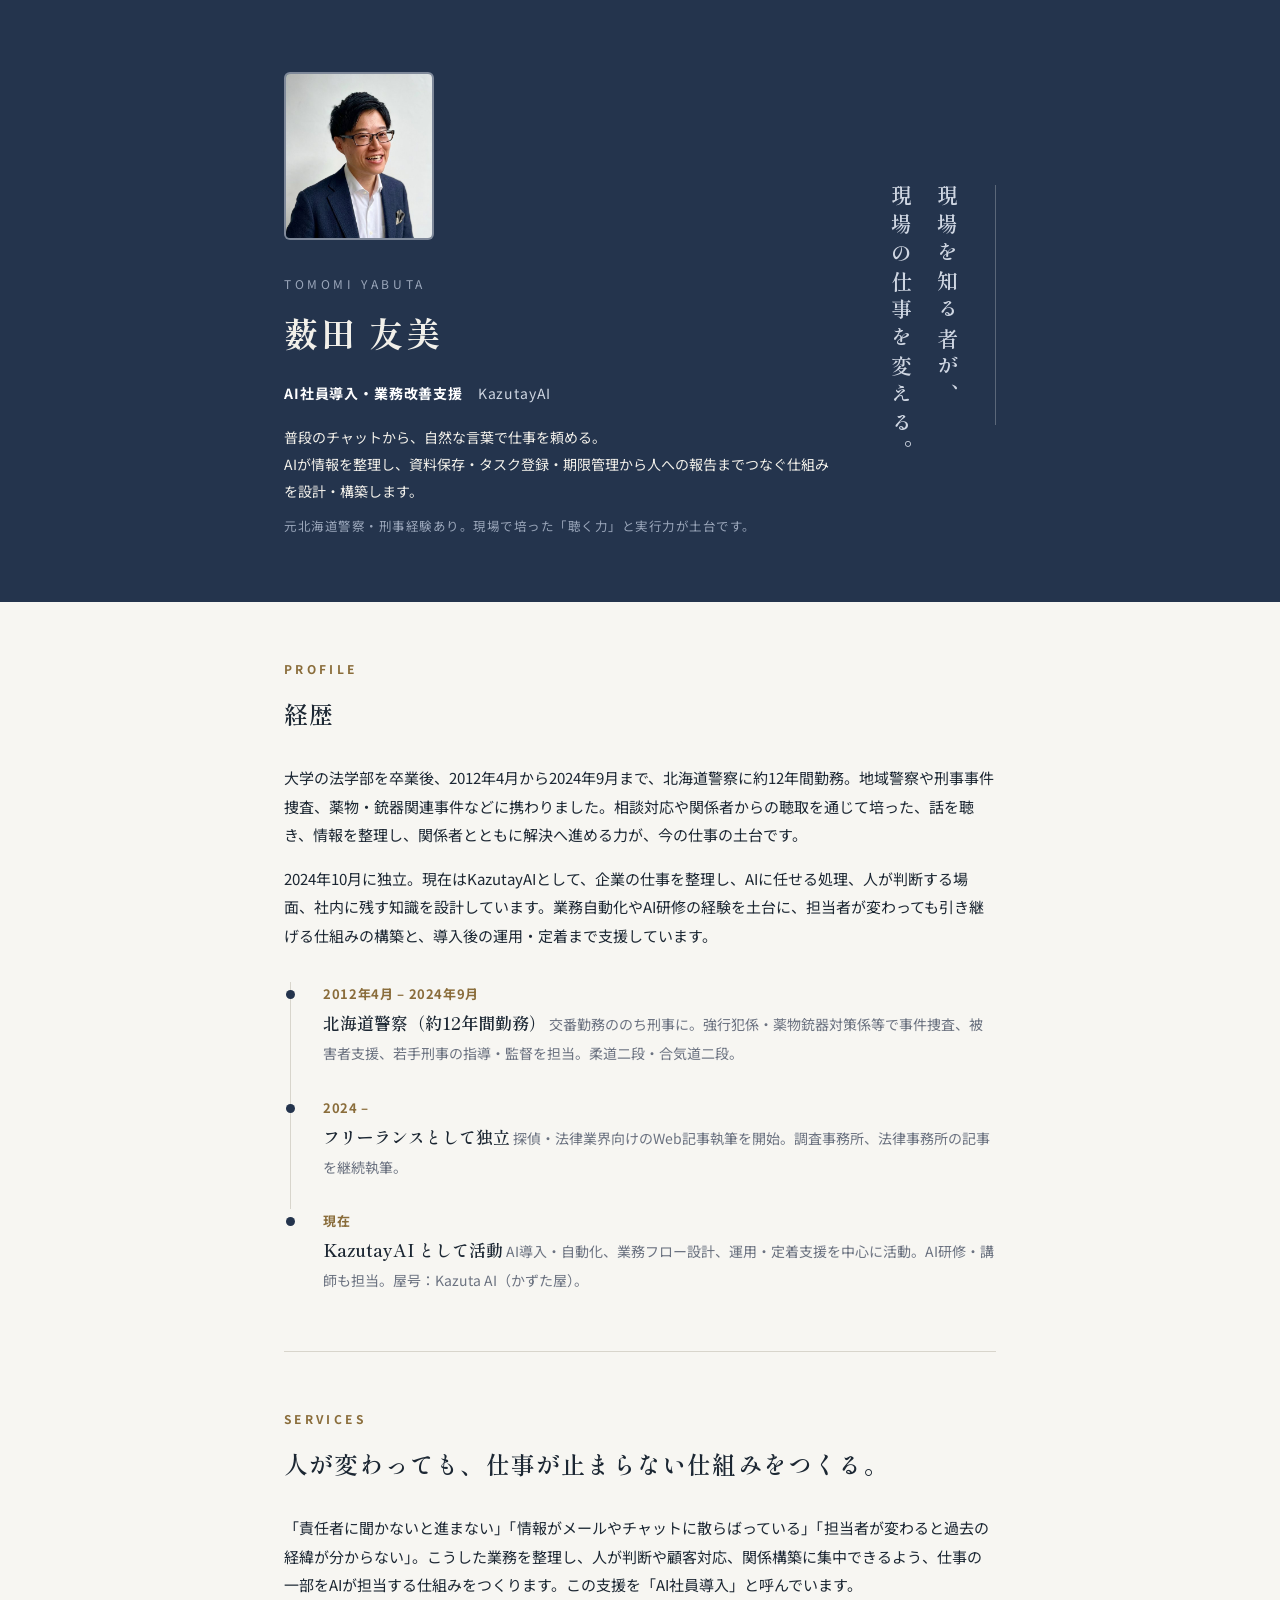
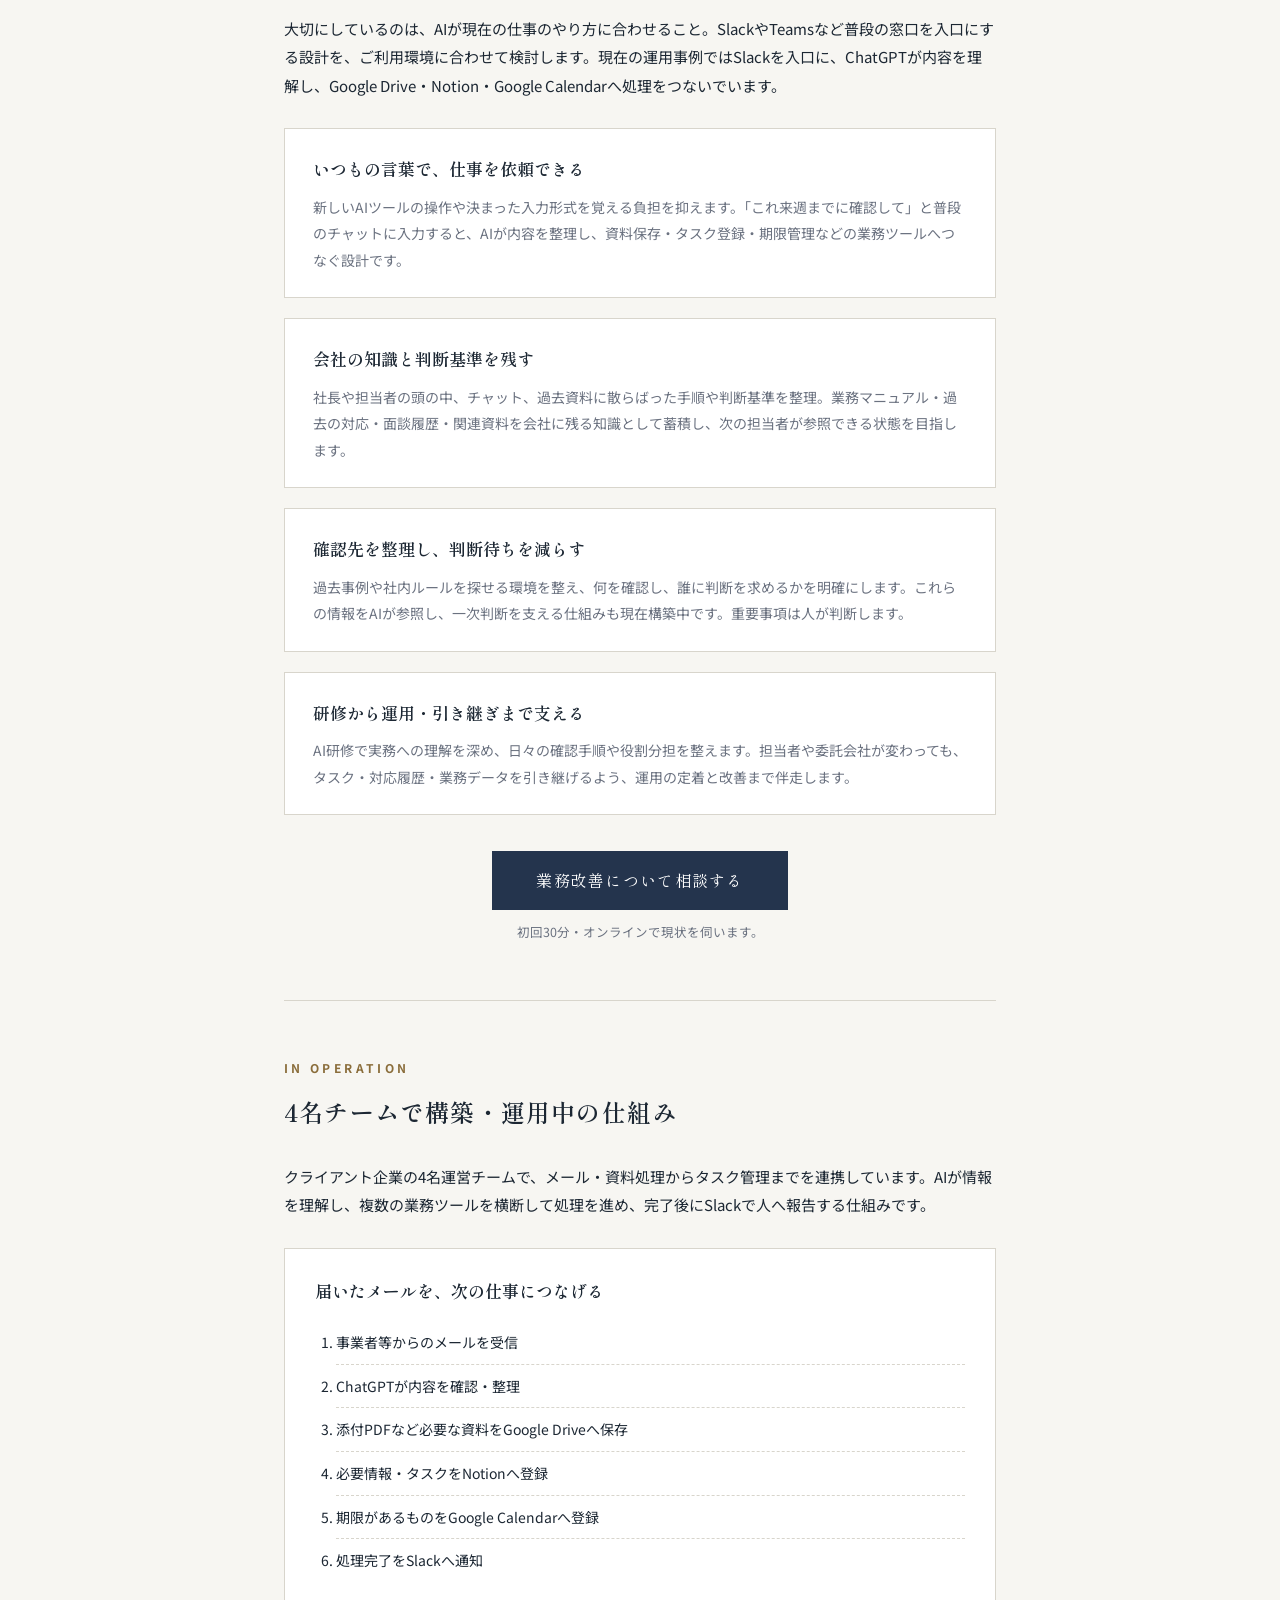
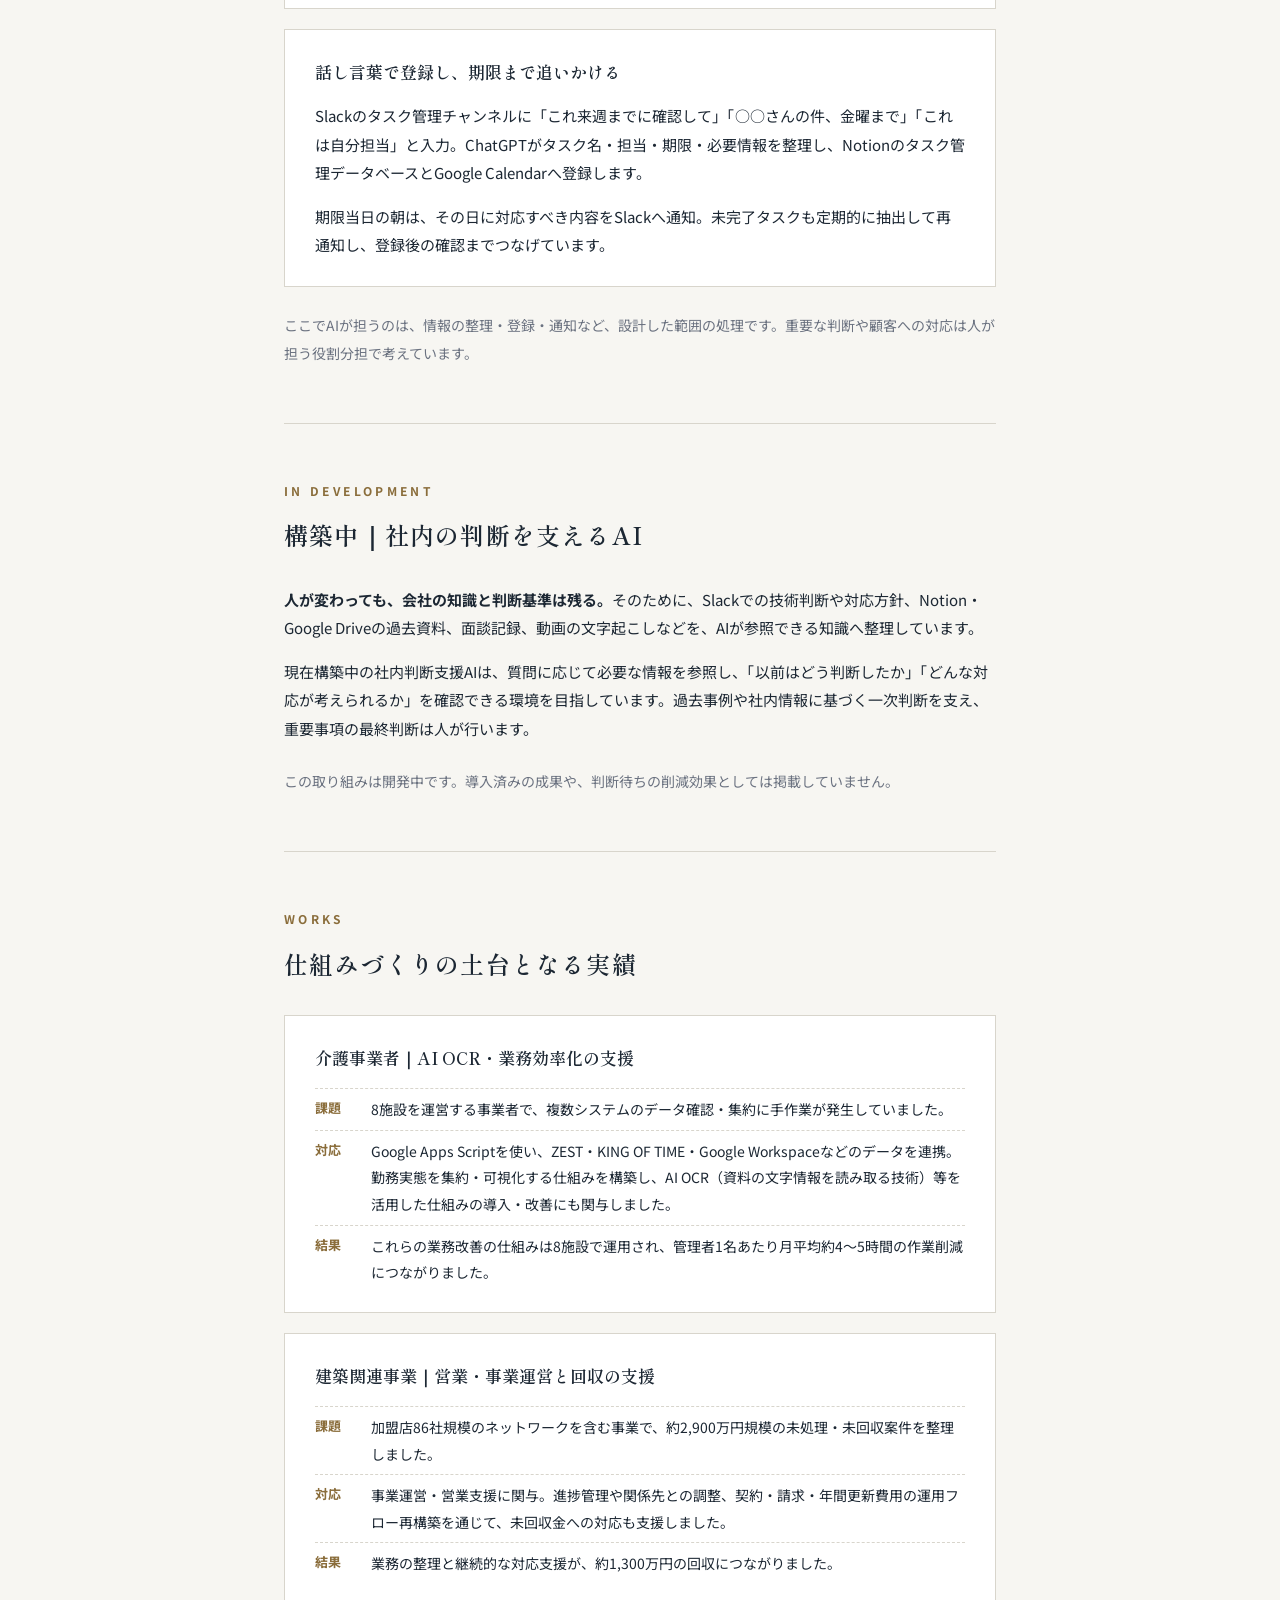
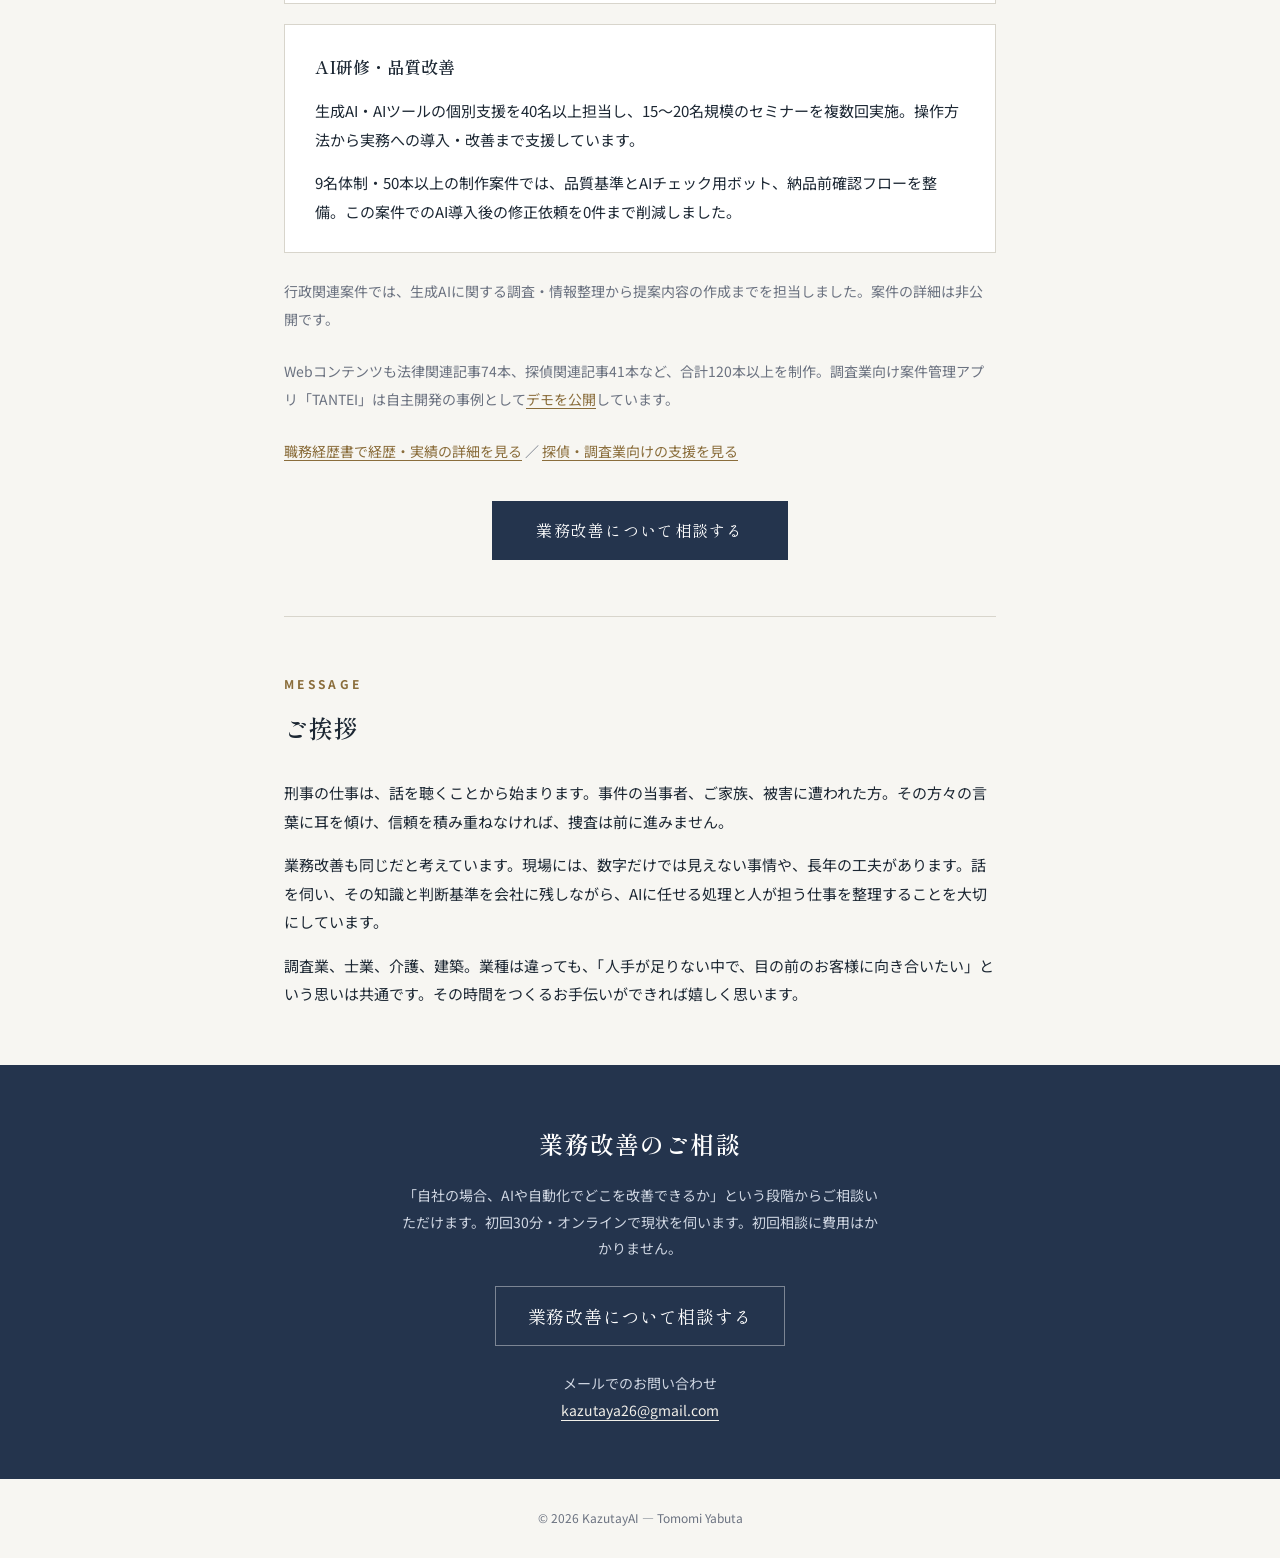
==== commit 9f23a7d7: "Integrate confirmed anonymized achievements and recovery support figures" ====
--- a/index.html
+++ b/index.html
@@ -423,17 +423,17 @@
     <p class="sec-label">WORKS</p>
     <h2>仕組みづくりの土台となる実績</h2>
     <div class="case">
-      <h3>介護事業者｜勤務実態の集約・可視化を自動化</h3>
-      <div class="case-row"><span class="tag">課題</span><span class="body">約8施設を運営する事業者で、複数システムのデータ確認・集約に手作業が発生していました。</span></div>
-      <div class="case-row"><span class="tag">対応</span><span class="body">Google Apps Scriptを使い、ZEST・KING OF TIME・Google Workspaceなどのデータを連携。勤務実態を集約・可視化する仕組みを構築しました。</span></div>
-      <div class="case-row"><span class="tag">結果</span><span class="body">管理者1名あたり、月平均約4〜5時間の作業時間削減につながりました。</span></div>
+      <h3>介護事業者｜AI OCR・業務効率化の支援</h3>
+      <div class="case-row"><span class="tag">課題</span><span class="body">8施設を運営する事業者で、複数システムのデータ確認・集約に手作業が発生していました。</span></div>
+      <div class="case-row"><span class="tag">対応</span><span class="body">Google Apps Scriptを使い、ZEST・KING OF TIME・Google Workspaceなどのデータを連携。勤務実態を集約・可視化する仕組みを構築し、AI OCR（資料の文字情報を読み取る技術）等を活用した仕組みの導入・改善にも関与しました。</span></div>
+      <div class="case-row"><span class="tag">結果</span><span class="body">これらの業務改善の仕組みは8施設で運用され、管理者1名あたり月平均約4〜5時間の作業削減につながりました。</span></div>
     </div>
 
     <div class="case">
-      <h3>建築関連事業｜案件整理と運用フローの再構築</h3>
-      <div class="case-row"><span class="tag">課題</span><span class="body">約86社規模の加盟店ネットワークを含む事業で、約2,900万円規模の未処理・未回収案件を整理しました。</span></div>
-      <div class="case-row"><span class="tag">対応</span><span class="body">進捗管理と関係先との調整を進め、契約・請求・年間更新費用の運用フローを再構築しました。</span></div>
-      <div class="case-row"><span class="tag">結果</span><span class="body">約半年〜8か月で約1,500万円を回収。業務の整理と継続的な対応で、案件の正常化を支援しました。</span></div>
+      <h3>建築関連事業｜営業・事業運営と回収の支援</h3>
+      <div class="case-row"><span class="tag">課題</span><span class="body">加盟店86社規模のネットワークを含む事業で、約2,900万円規模の未処理・未回収案件を整理しました。</span></div>
+      <div class="case-row"><span class="tag">対応</span><span class="body">事業運営・営業支援に関与。進捗管理や関係先との調整、契約・請求・年間更新費用の運用フロー再構築を通じて、未回収金への対応も支援しました。</span></div>
+      <div class="case-row"><span class="tag">結果</span><span class="body">業務の整理と継続的な対応支援が、約1,300万円の回収につながりました。</span></div>
     </div>
 
     <div class="case">
@@ -441,6 +441,7 @@
       <p>生成AI・AIツールの個別支援を40名以上担当し、15〜20名規模のセミナーを複数回実施。操作方法から実務への導入・改善まで支援しています。</p>
       <p>9名体制・50本以上の制作案件では、品質基準とAIチェック用ボット、納品前確認フローを整備。この案件でのAI導入後の修正依頼を0件まで削減しました。</p>
     </div>
+    <p class="others">行政関連案件では、生成AIに関する調査・情報整理から提案内容の作成までを担当しました。案件の詳細は非公開です。</p>
     <p class="others">Webコンテンツも法律関連記事74本、探偵関連記事41本など、合計120本以上を制作。調査業向け案件管理アプリ「TANTEI」は自主開発の事例として<a href="https://tantei-app.vercel.app" target="_blank" rel="noopener">デモを公開</a>しています。</p>
     <p class="others"><a href="career/">職務経歴書で経歴・実績の詳細を見る</a> ／ <a href="tantei.html">探偵・調査業向けの支援を見る</a></p>
 
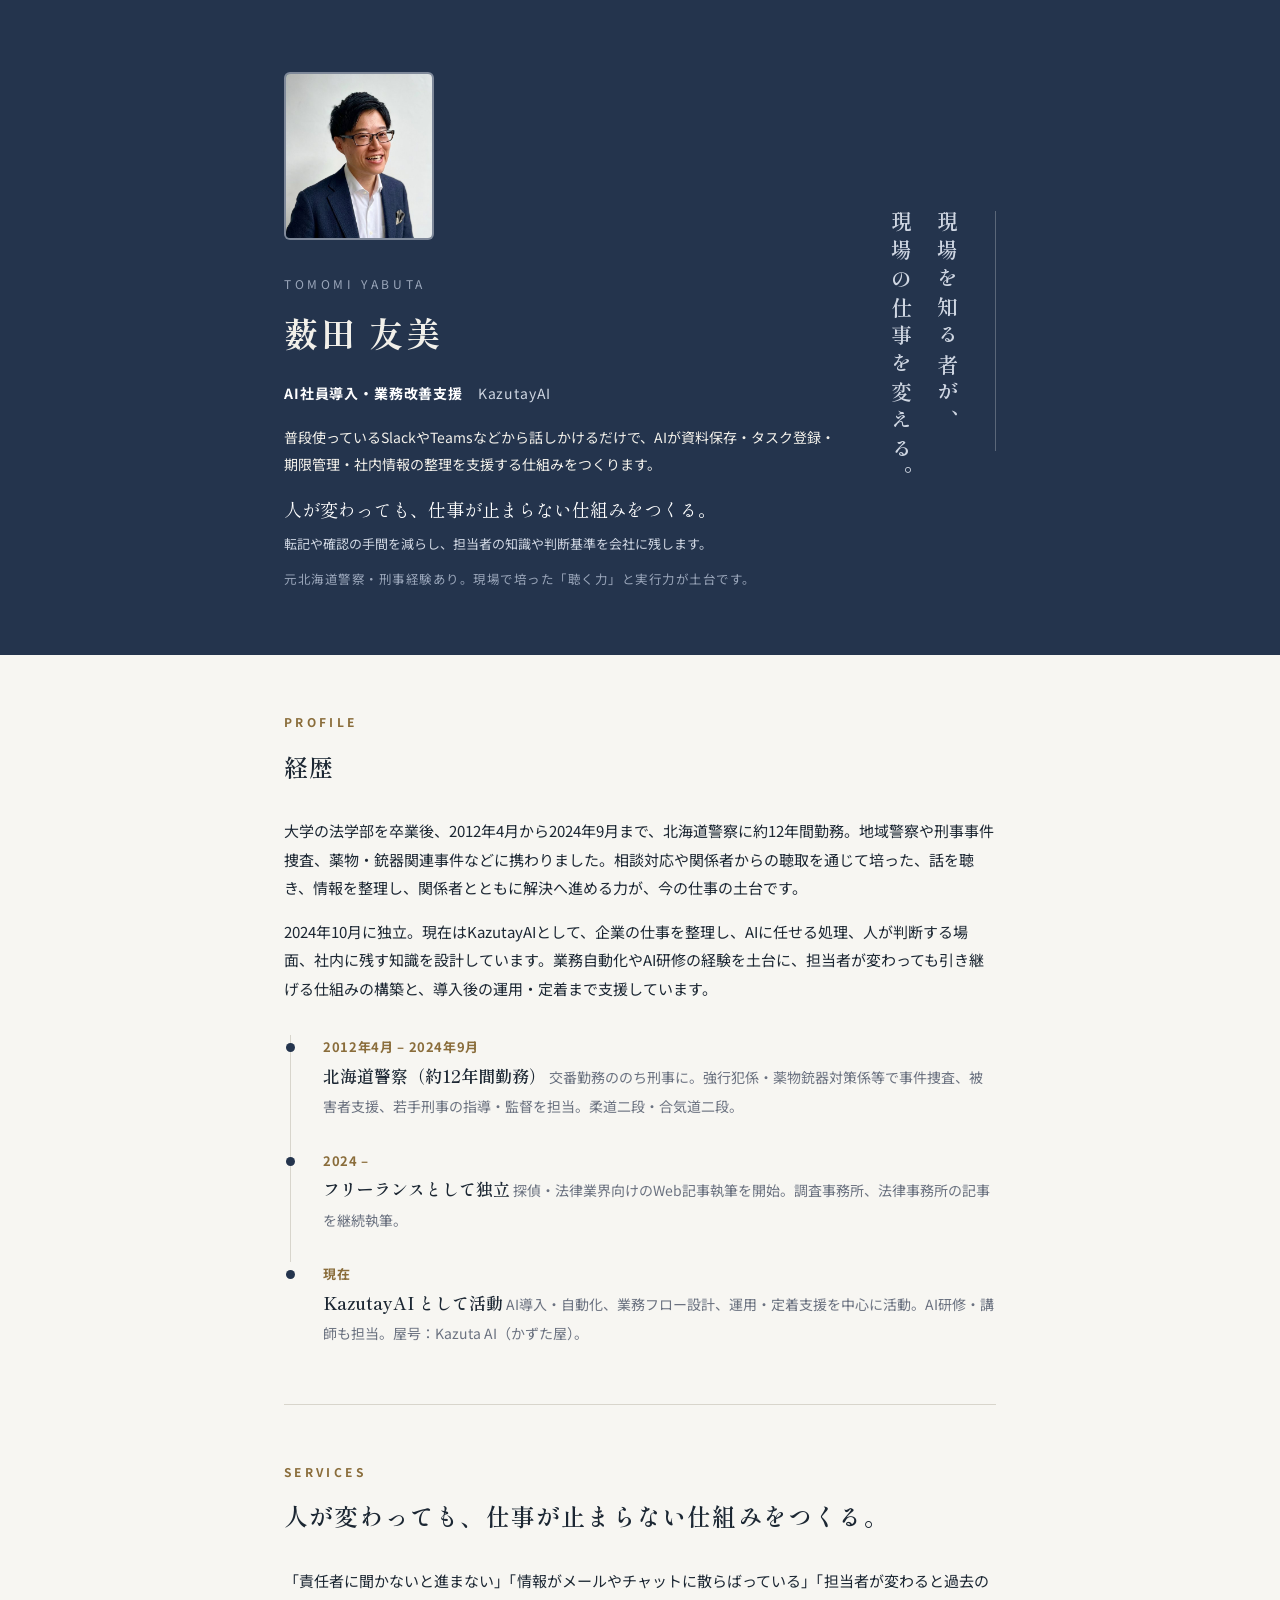
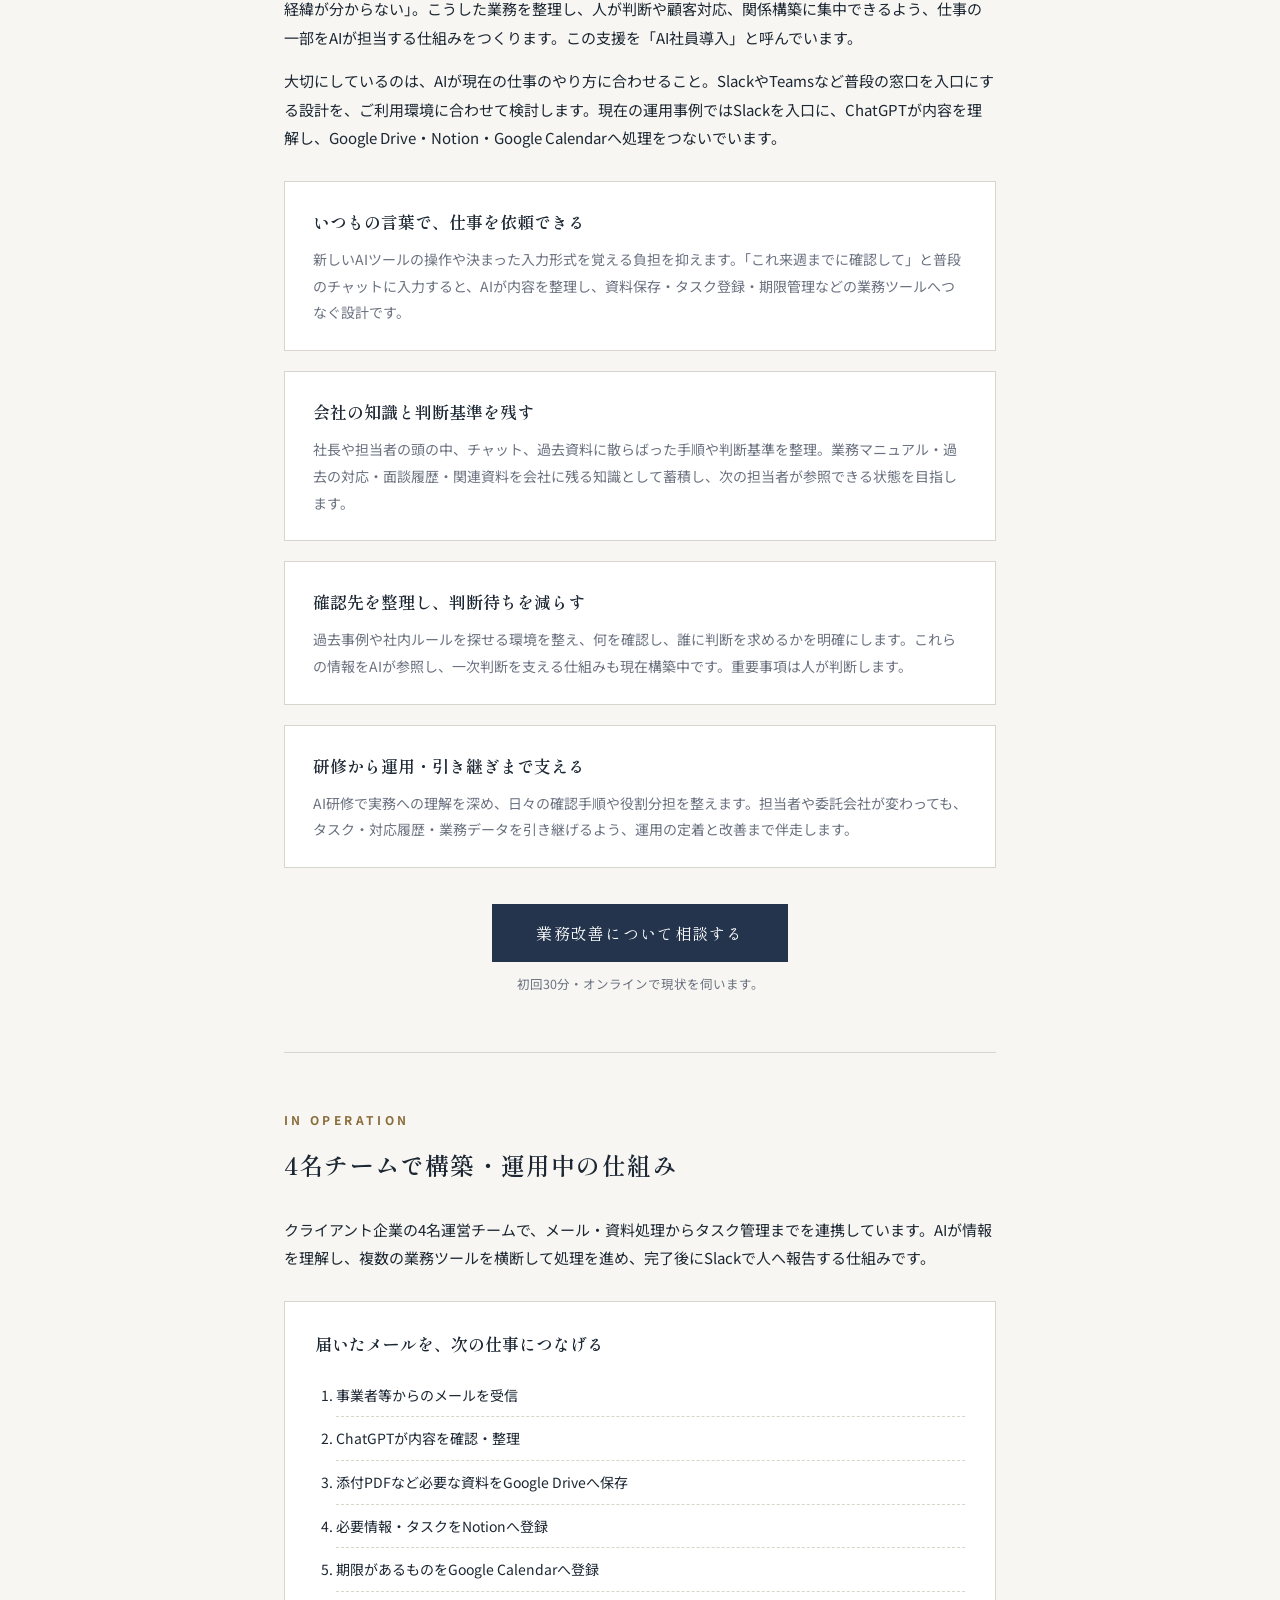
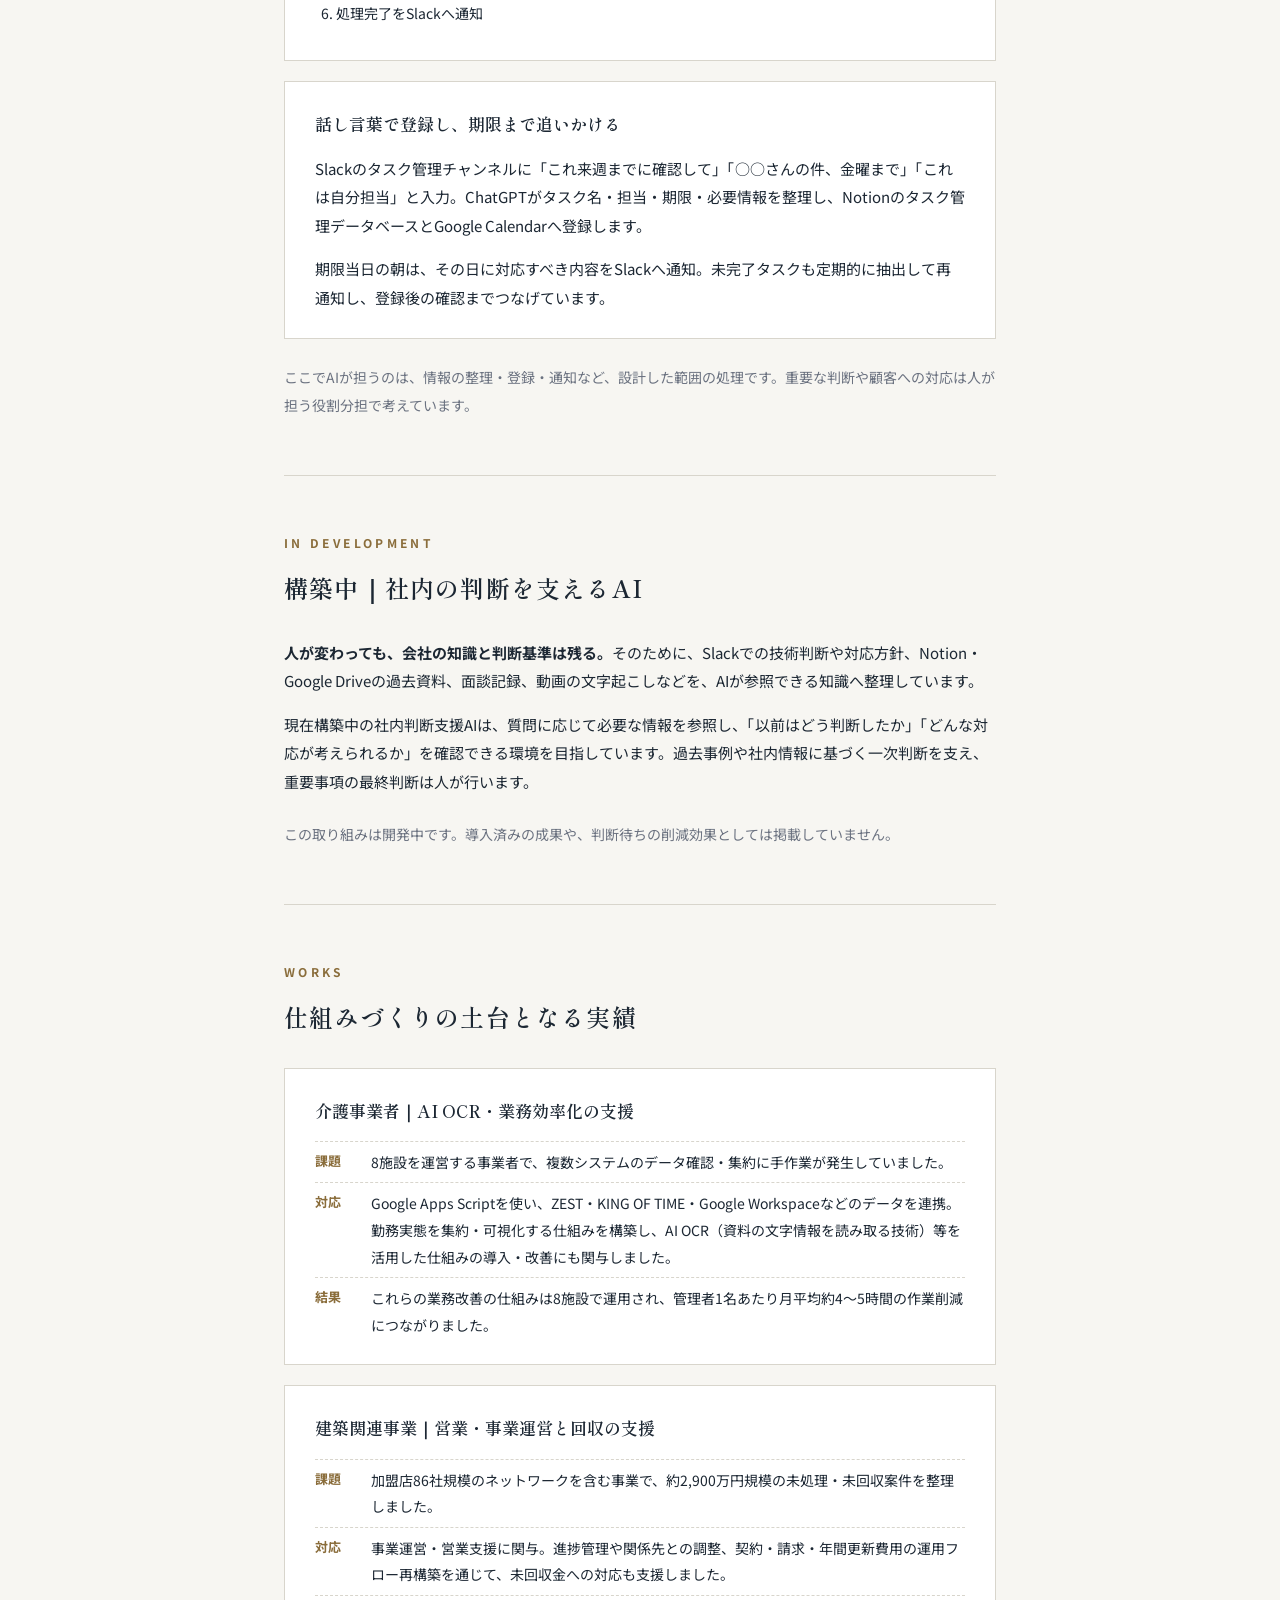
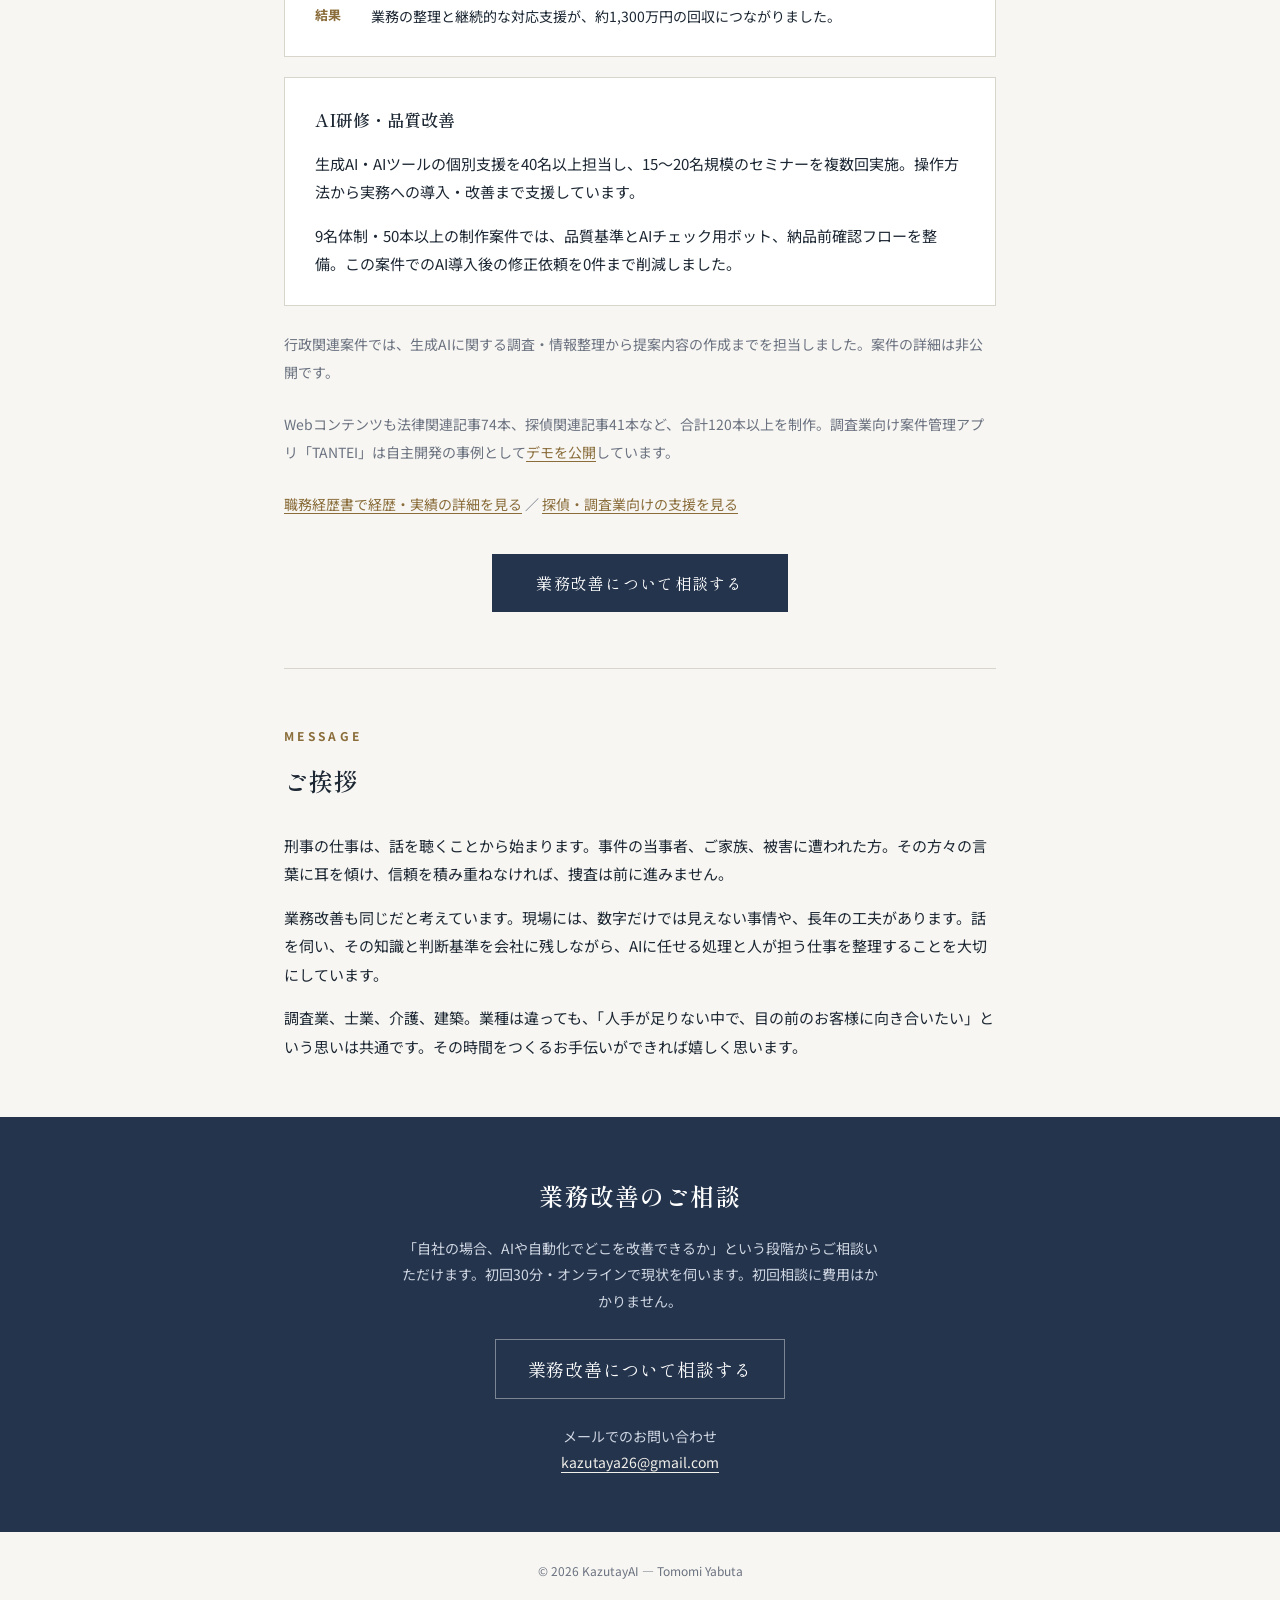
==== commit 916fc5bc: "Clarify sales hero and prioritize current AI work over police history" ====
--- a/index.html
+++ b/index.html
@@ -311,6 +311,9 @@
   .workflow-steps { padding-left: 1.5em; font-size: 14px; }
   .workflow-steps li { padding: 8px 0; border-bottom: 1px dashed var(--line); }
   .workflow-steps li:last-child { border-bottom: 0; }
+  .hero-value { margin-top: 16px; color: #fff; font-family: 'Shippori Mincho', serif; font-size: 18px; line-height: 1.7; }
+  .hero-detail { margin-top: 8px; color: #cfd6e2; font-size: 13px; }
+  @media (max-width: 600px) { header { padding: 36px 0; } .hero { flex-direction: column; gap: 20px; } .photo { width: 110px; height: 123px; margin-bottom: 16px; } }
 </style>
 </head>
 <body>
@@ -322,7 +325,9 @@
       <p class="name-en">Tomomi Yabuta</p>
       <h1>薮田 友美</h1>
       <p class="title-line"><strong>AI社員導入・業務改善支援</strong>　KazutayAI</p>
-      <p class="hero-summary">普段のチャットから、自然な言葉で仕事を頼める。<br>AIが情報を整理し、資料保存・タスク登録・期限管理から人への報告までつなぐ仕組みを設計・構築します。</p>
+      <p class="hero-summary">普段使っているSlackやTeamsなどから話しかけるだけで、AIが資料保存・タスク登録・期限管理・社内情報の整理を支援する仕組みをつくります。</p>
+      <p class="hero-value">人が変わっても、仕事が止まらない仕組みをつくる。</p>
+      <p class="hero-detail">転記や確認の手間を減らし、担当者の知識や判断基準を会社に残します。</p>
       <p class="cred-line">元北海道警察・刑事経験あり。現場で培った「聴く力」と実行力が土台です。</p>
     </div>
     <p class="tate">現場を知る者が、<br>現場の仕事を変える。</p>
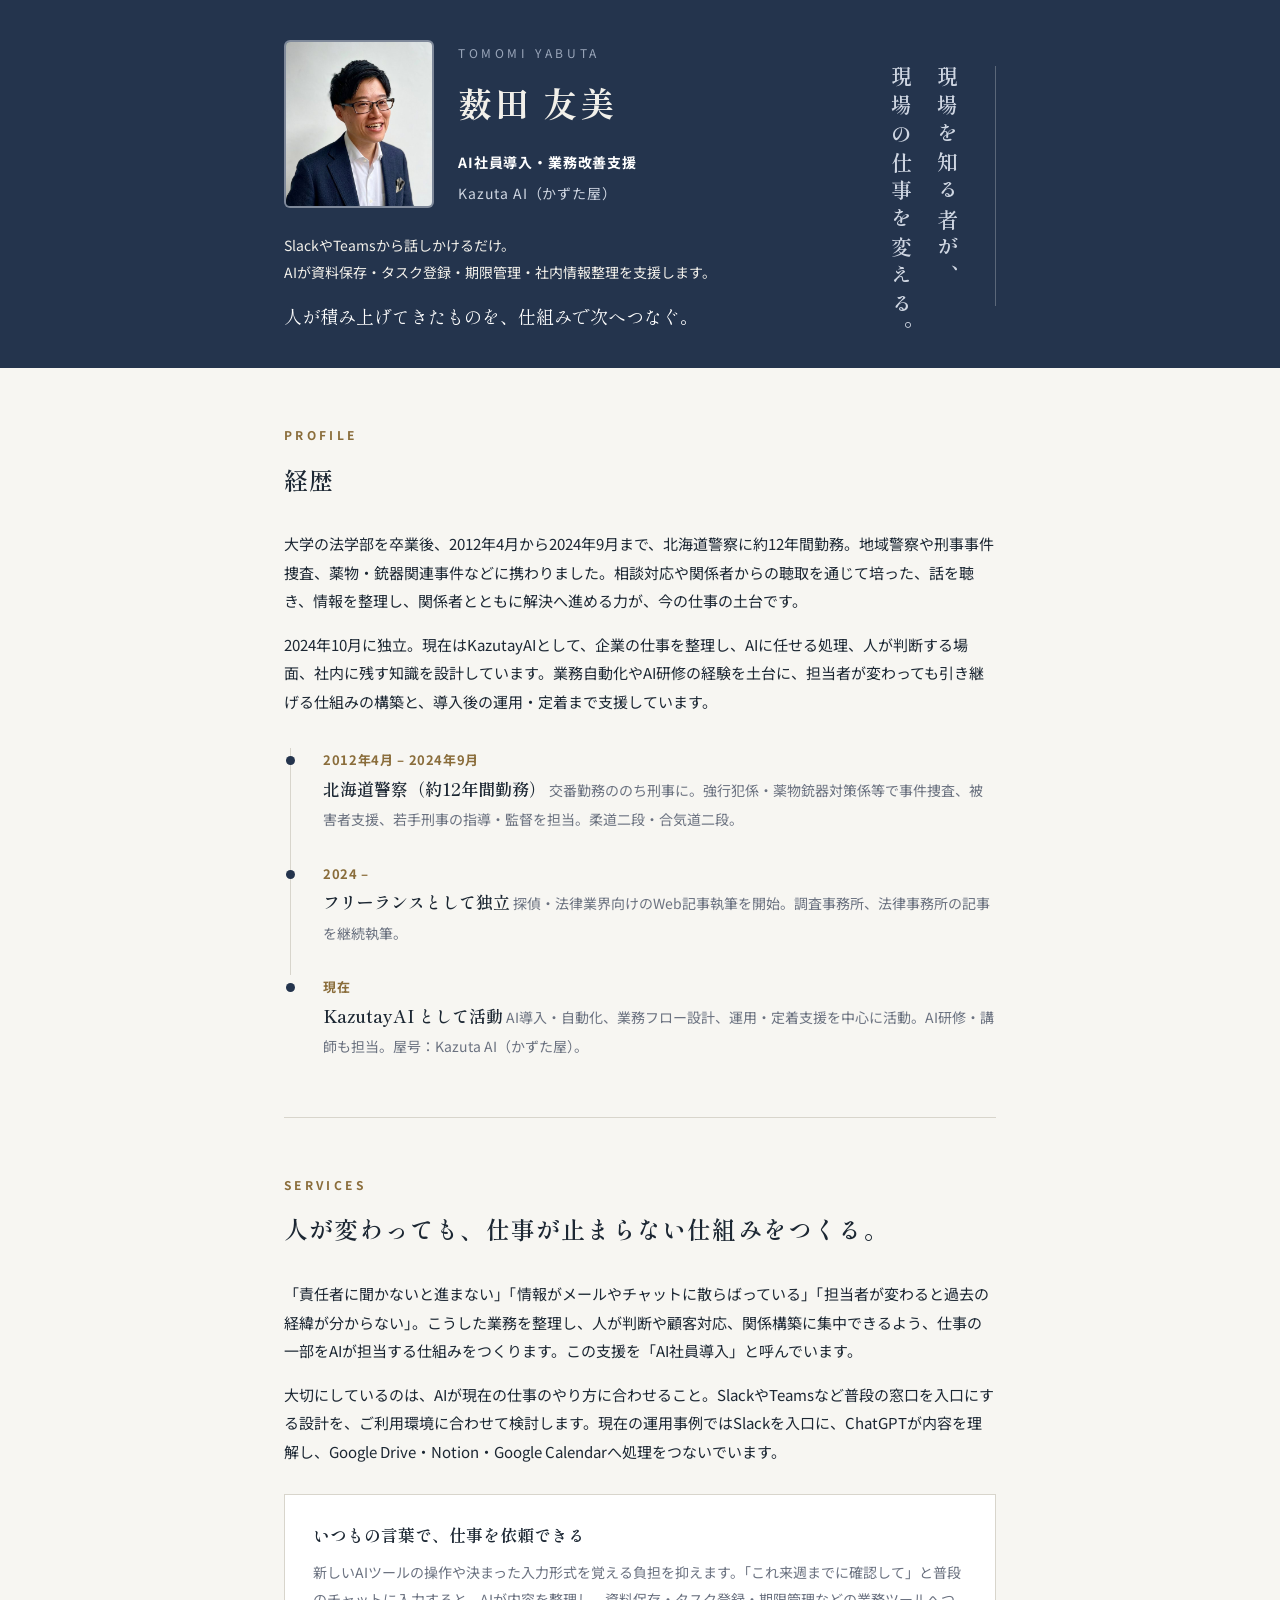
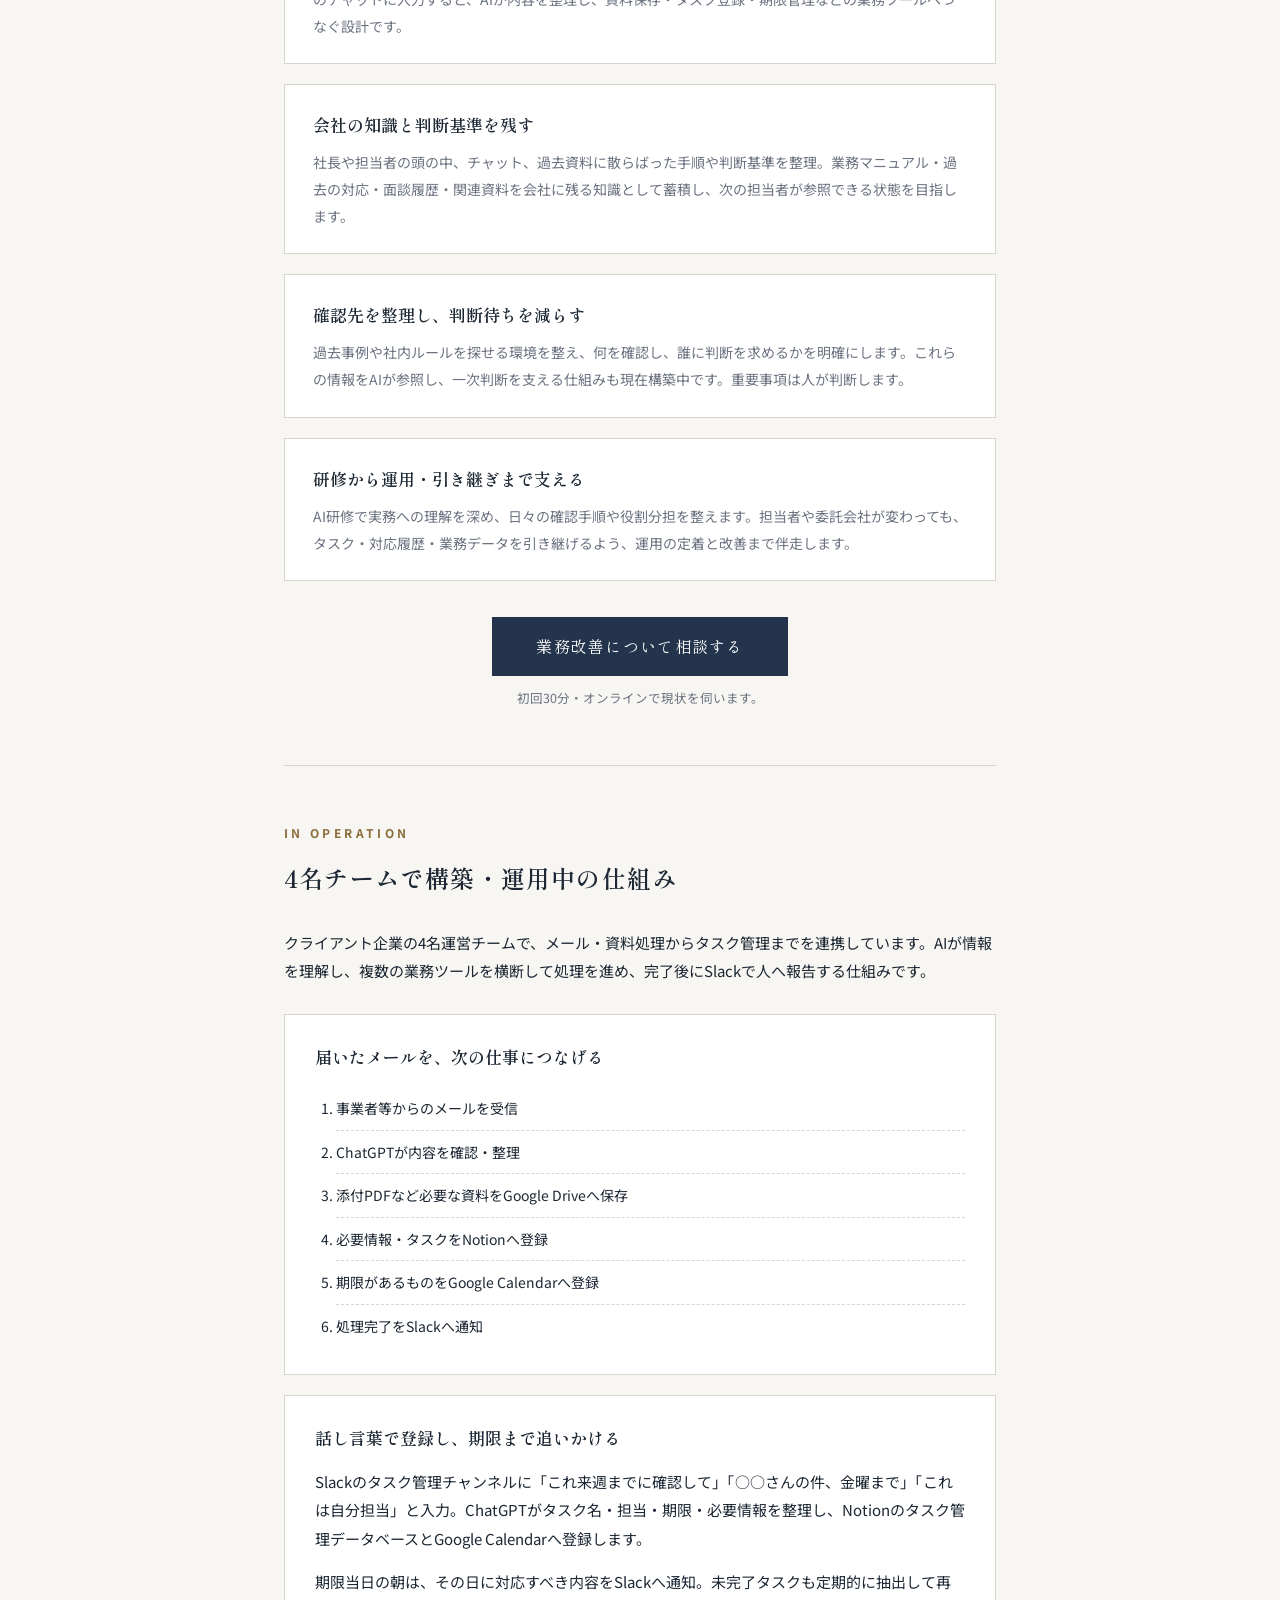
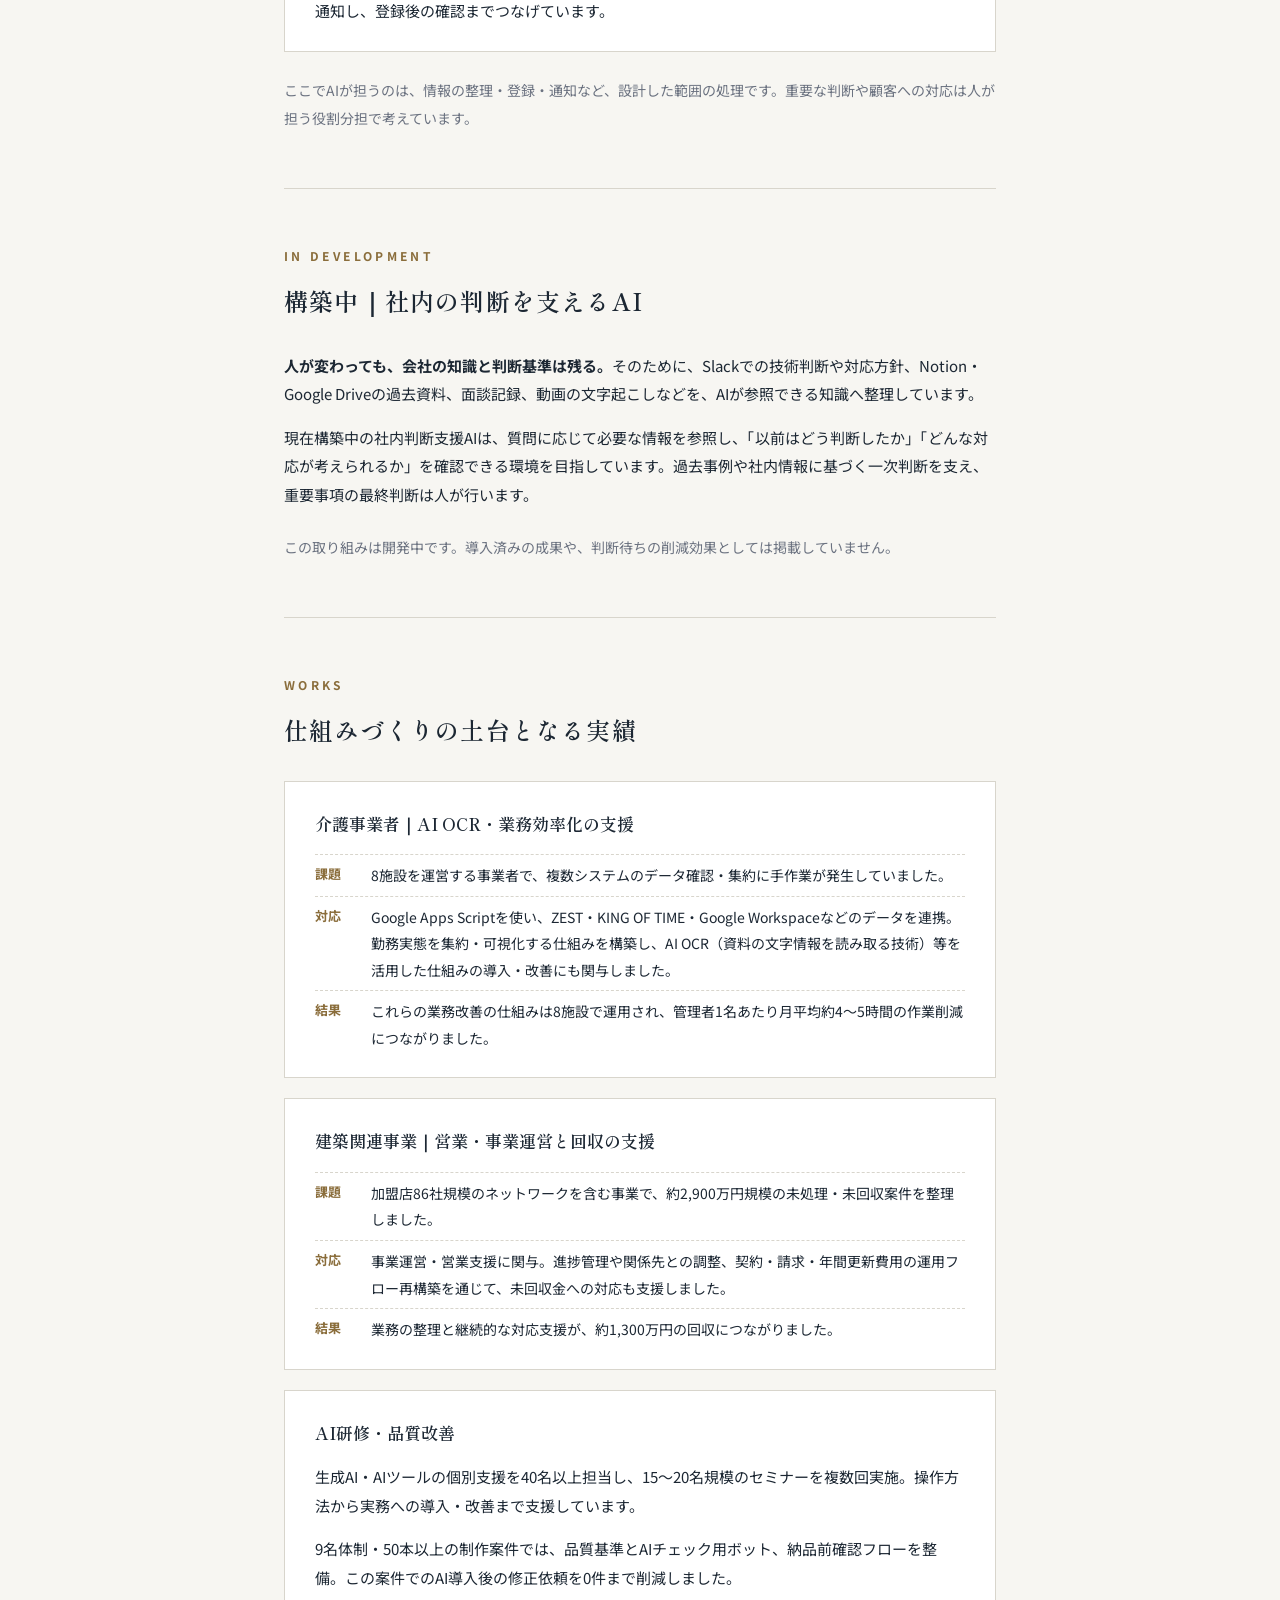
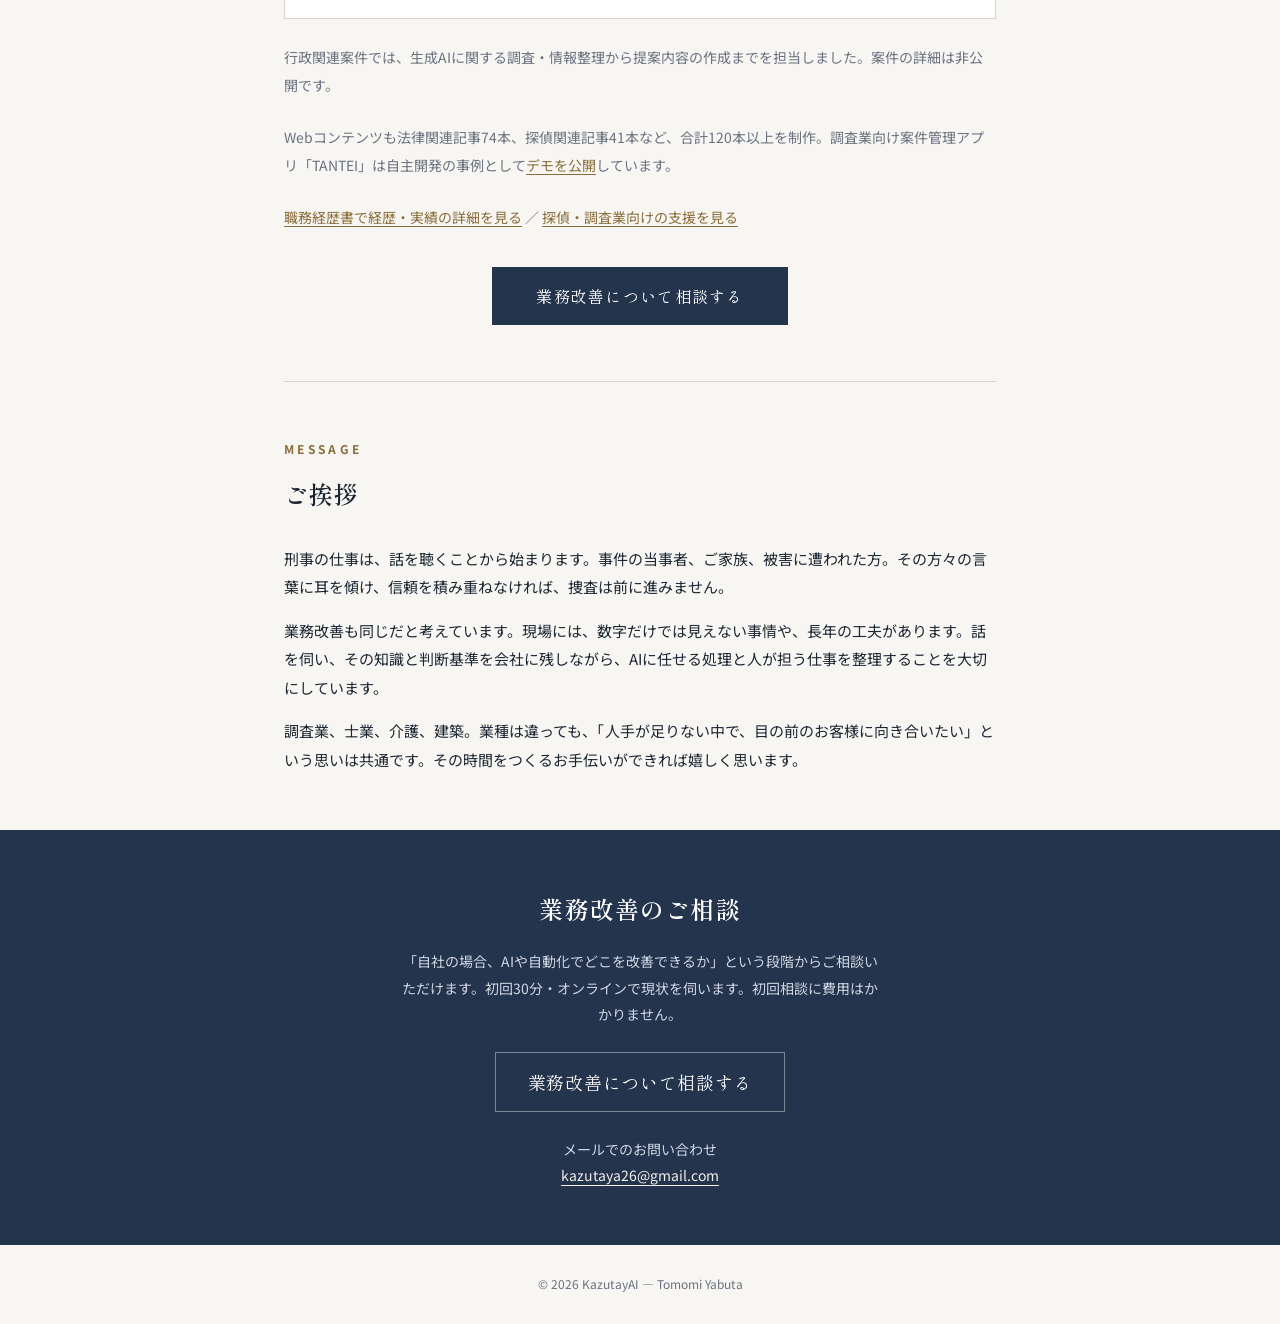
==== commit e32a4504: "Refine profile hero copy and compact identity layout" ====
--- a/index.html
+++ b/index.html
@@ -42,7 +42,7 @@
   header {
     background: var(--navy);
     color: #f2f0ea;
-    padding: 72px 0 64px;
+    padding: 40px 0 36px;
     position: relative;
     overflow: hidden;
   }
@@ -77,7 +77,7 @@
     border-radius: 6px;
     background: #3a4a63;
     border: 2px solid rgba(255,255,255,0.35);
-    margin-bottom: 24px;
+    margin-bottom: 12px;
     object-fit: cover;
     object-position: top;
   }
@@ -313,7 +313,17 @@
   .workflow-steps li:last-child { border-bottom: 0; }
   .hero-value { margin-top: 16px; color: #fff; font-family: 'Shippori Mincho', serif; font-size: 18px; line-height: 1.7; }
   .hero-detail { margin-top: 8px; color: #cfd6e2; font-size: 13px; }
-  @media (max-width: 600px) { header { padding: 36px 0; } .hero { flex-direction: column; gap: 20px; } .photo { width: 110px; height: 123px; margin-bottom: 16px; } }
+  .hero-phrase { display: inline-block; }
+  .hero-brand::before { content: "　"; }
+  @media (min-width: 601px) {
+    .hero-brand::before { content: none; }
+    .hero-identity { display: flex; align-items: center; gap: 24px; }
+    .hero-identity .photo { flex-shrink: 0; margin-bottom: 0; }
+    .hero-identity-text { min-width: 0; }
+    .hero-brand { display: block; margin-top: 4px; }
+    .hero-summary { margin-top: 24px; }
+  }
+  @media (max-width: 600px) { header { padding: 24px 0 28px; } .hero { flex-direction: column; gap: 20px; } .photo { width: 110px; height: 123px; margin-bottom: 12px; } }
 </style>
 </head>
 <body>
@@ -321,14 +331,16 @@
 <header>
   <div class="wrap hero">
     <div class="hero-main">
+      <div class="hero-identity">
       <img class="photo" src="[data-uri]" alt="薮田友美の顔写真">
-      <p class="name-en">Tomomi Yabuta</p>
+      <div class="hero-identity-text">
+      <p class="name-en">TOMOMI YABUTA</p>
       <h1>薮田 友美</h1>
-      <p class="title-line"><strong>AI社員導入・業務改善支援</strong>　KazutayAI</p>
-      <p class="hero-summary">普段使っているSlackやTeamsなどから話しかけるだけで、AIが資料保存・タスク登録・期限管理・社内情報の整理を支援する仕組みをつくります。</p>
-      <p class="hero-value">人が変わっても、仕事が止まらない仕組みをつくる。</p>
-      <p class="hero-detail">転記や確認の手間を減らし、担当者の知識や判断基準を会社に残します。</p>
-      <p class="cred-line">元北海道警察・刑事経験あり。現場で培った「聴く力」と実行力が土台です。</p>
+      <p class="title-line"><strong>AI社員導入・業務改善支援</strong><span class="hero-brand">Kazuta AI（かずた屋）</span></p>
+      </div>
+      </div>
+      <p class="hero-summary">SlackやTeamsから話しかけるだけ。<br><span class="hero-phrase">AIが資料保存・</span><span class="hero-phrase">タスク登録・</span><span class="hero-phrase">期限管理・</span><span class="hero-phrase">社内情報整理を支援します。</span></p>
+      <p class="hero-value"><span class="hero-phrase">人が積み上げてきたものを、</span><span class="hero-phrase">仕組みで次へつなぐ。</span></p>
     </div>
     <p class="tate">現場を知る者が、<br>現場の仕事を変える。</p>
   </div>
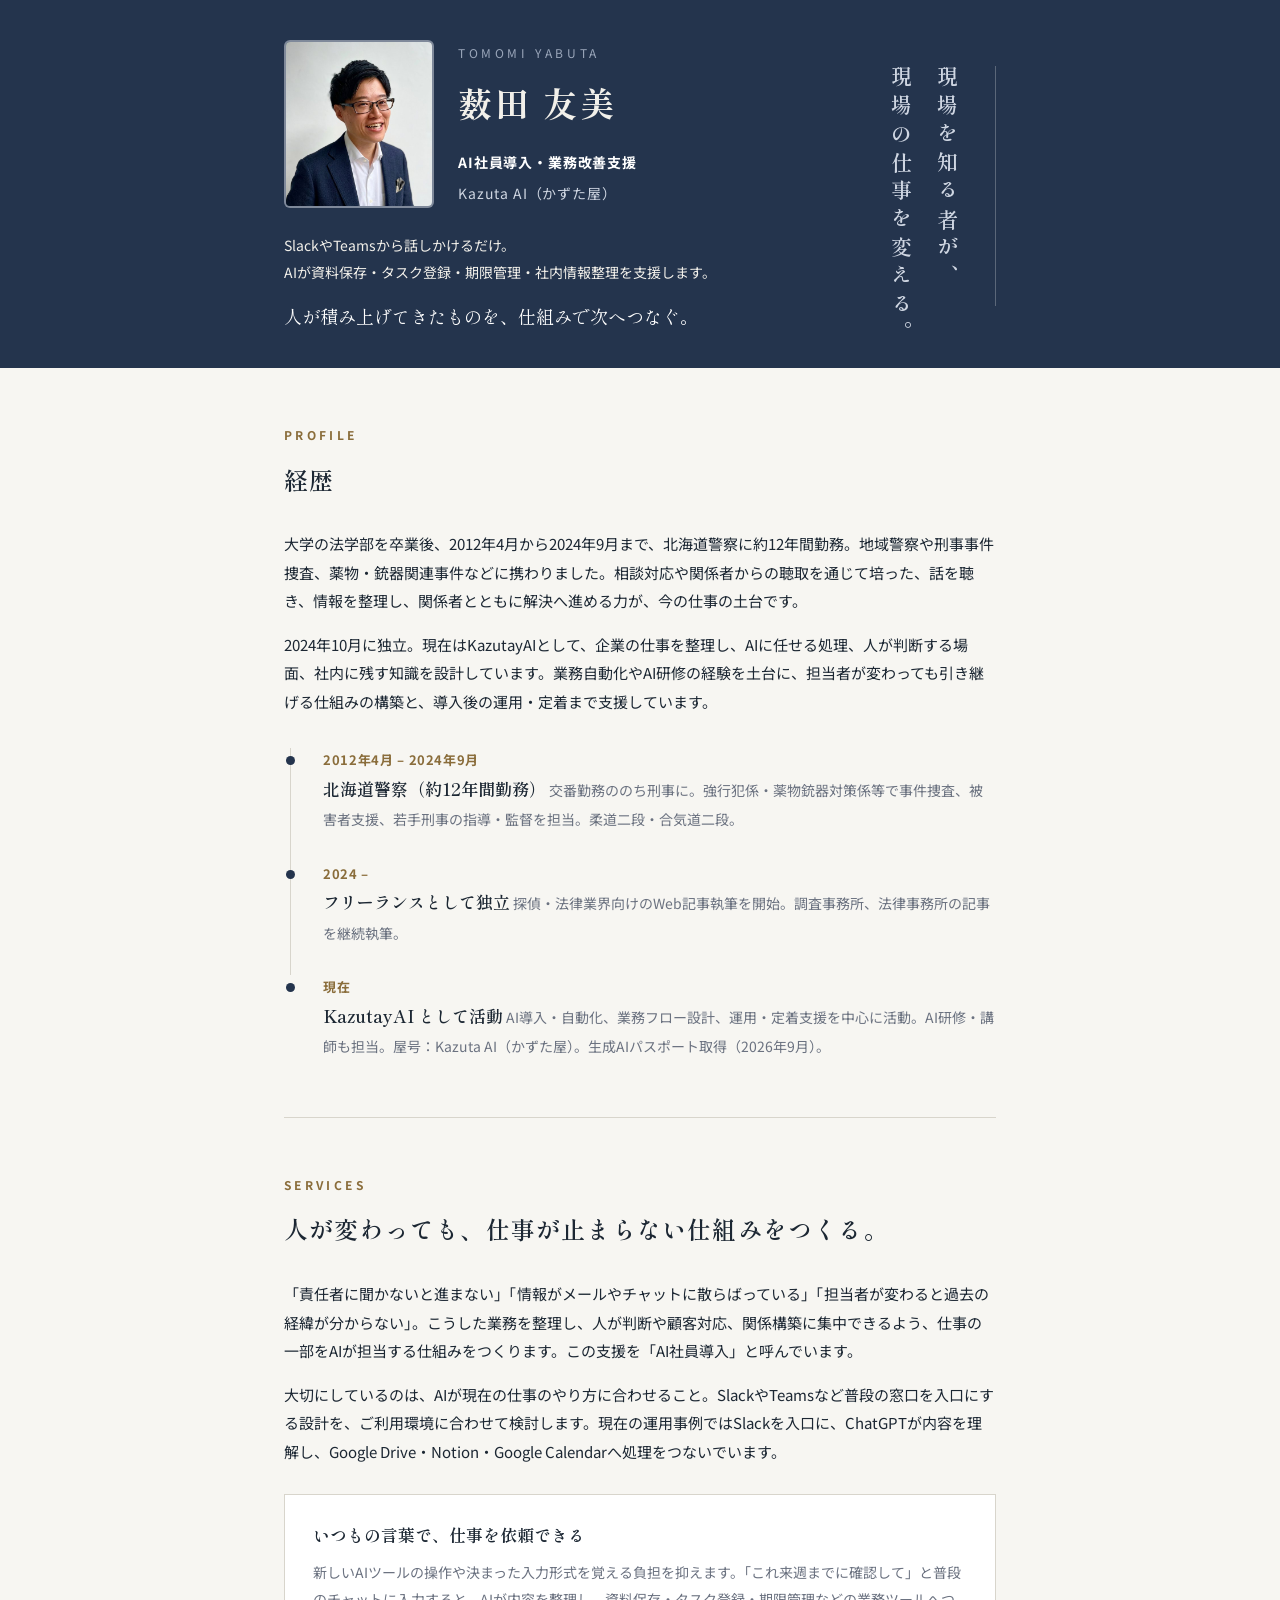
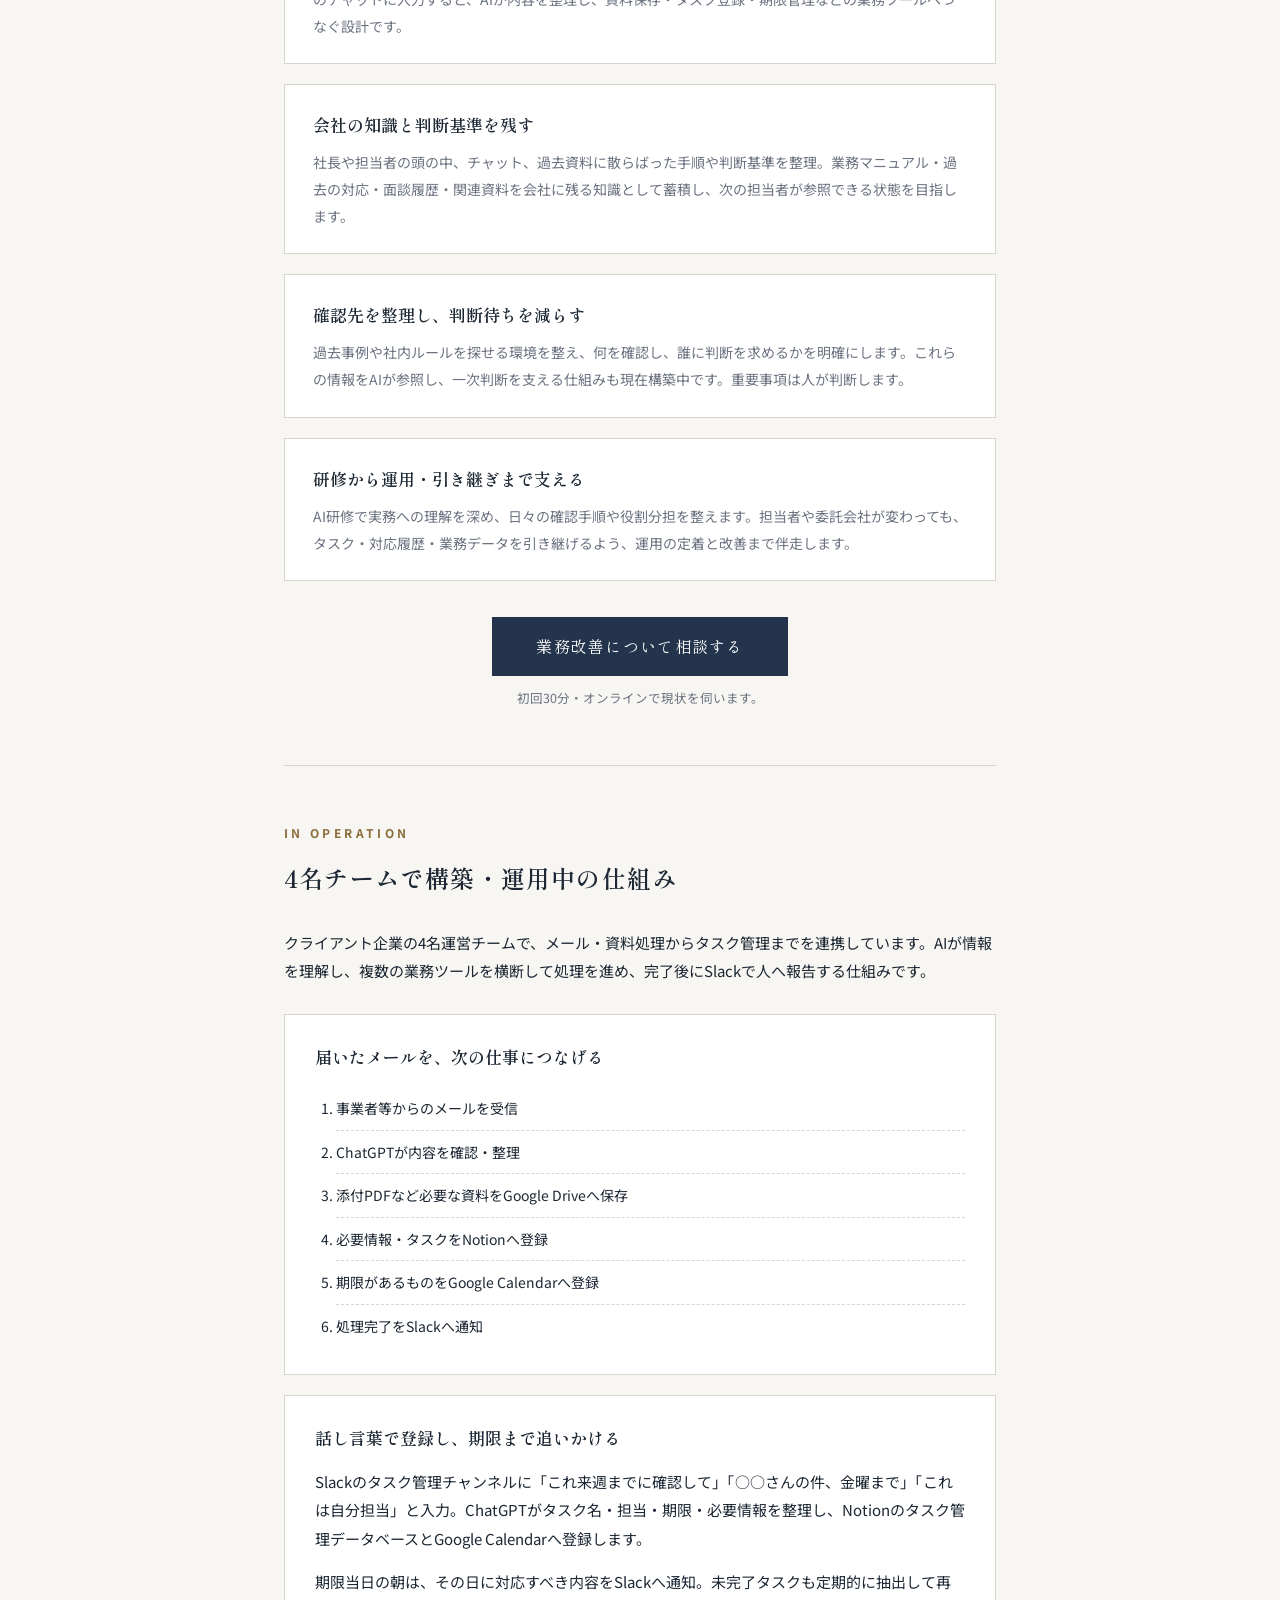
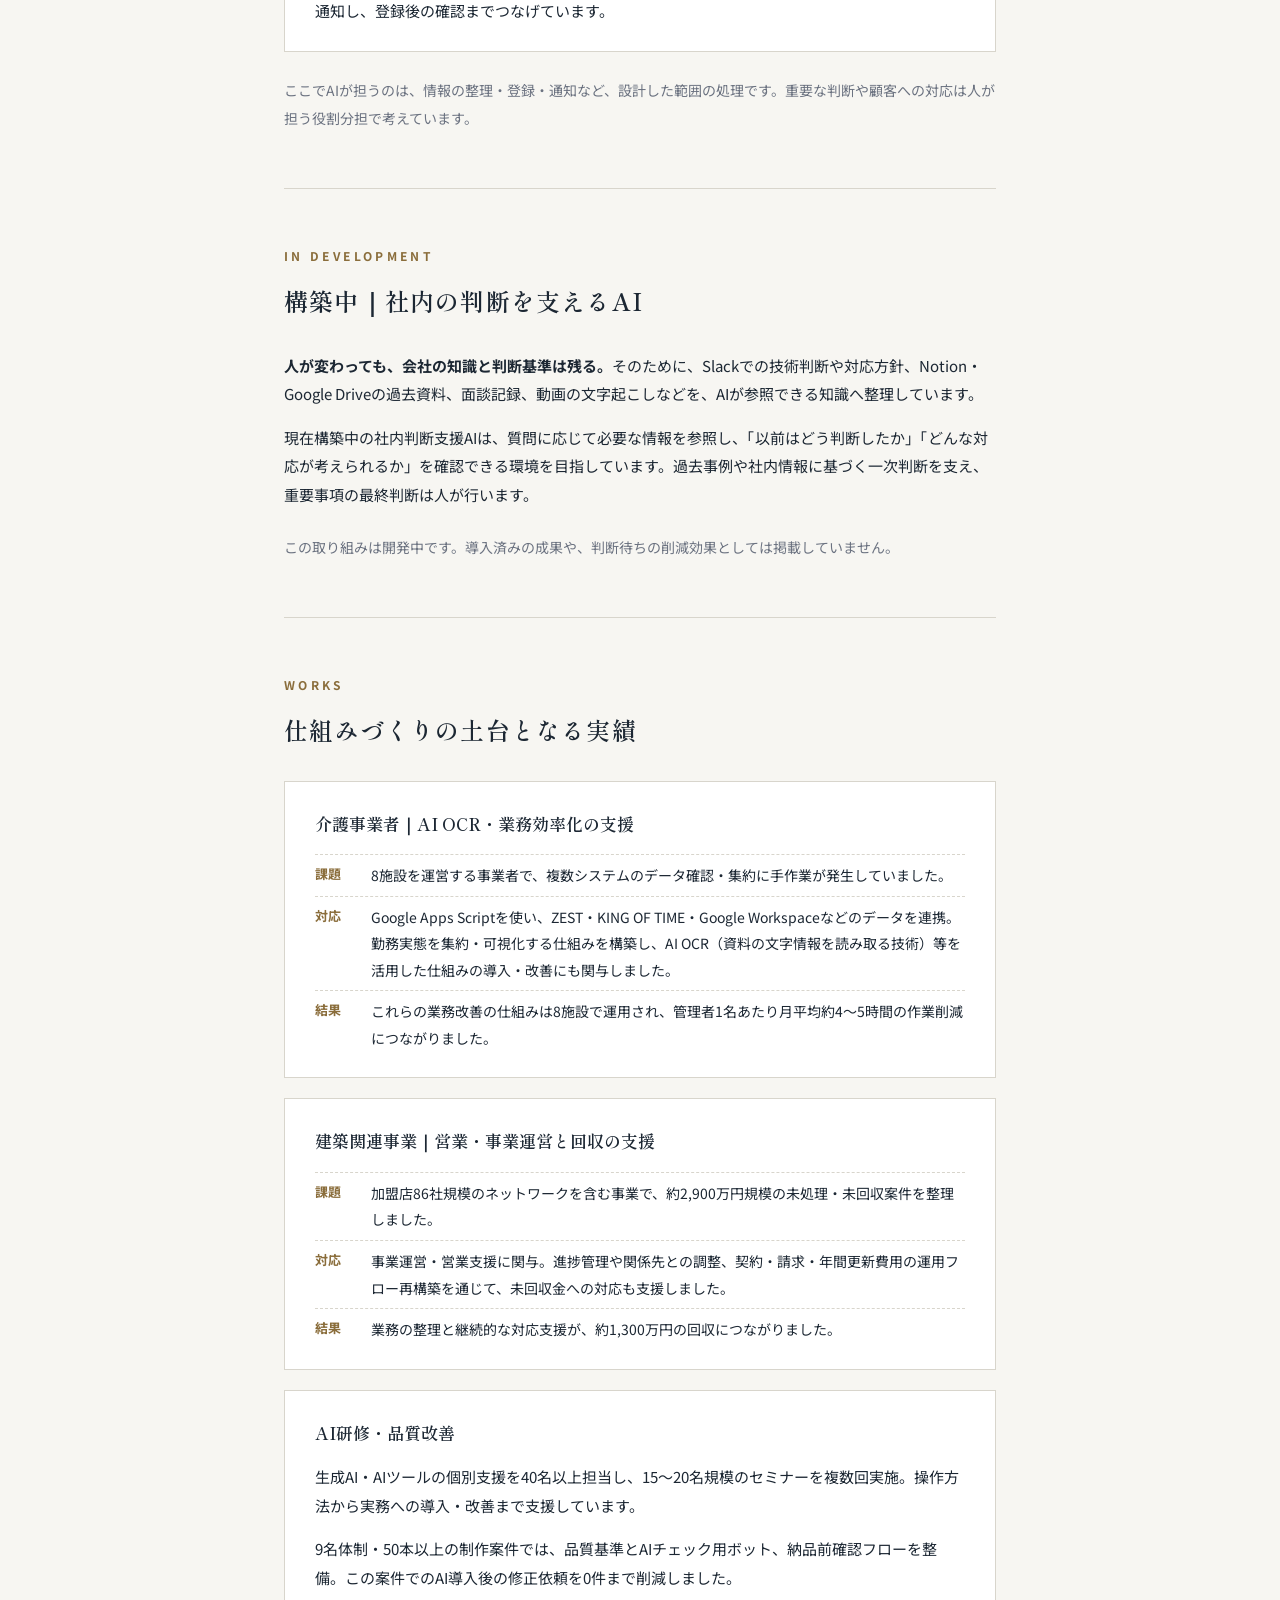
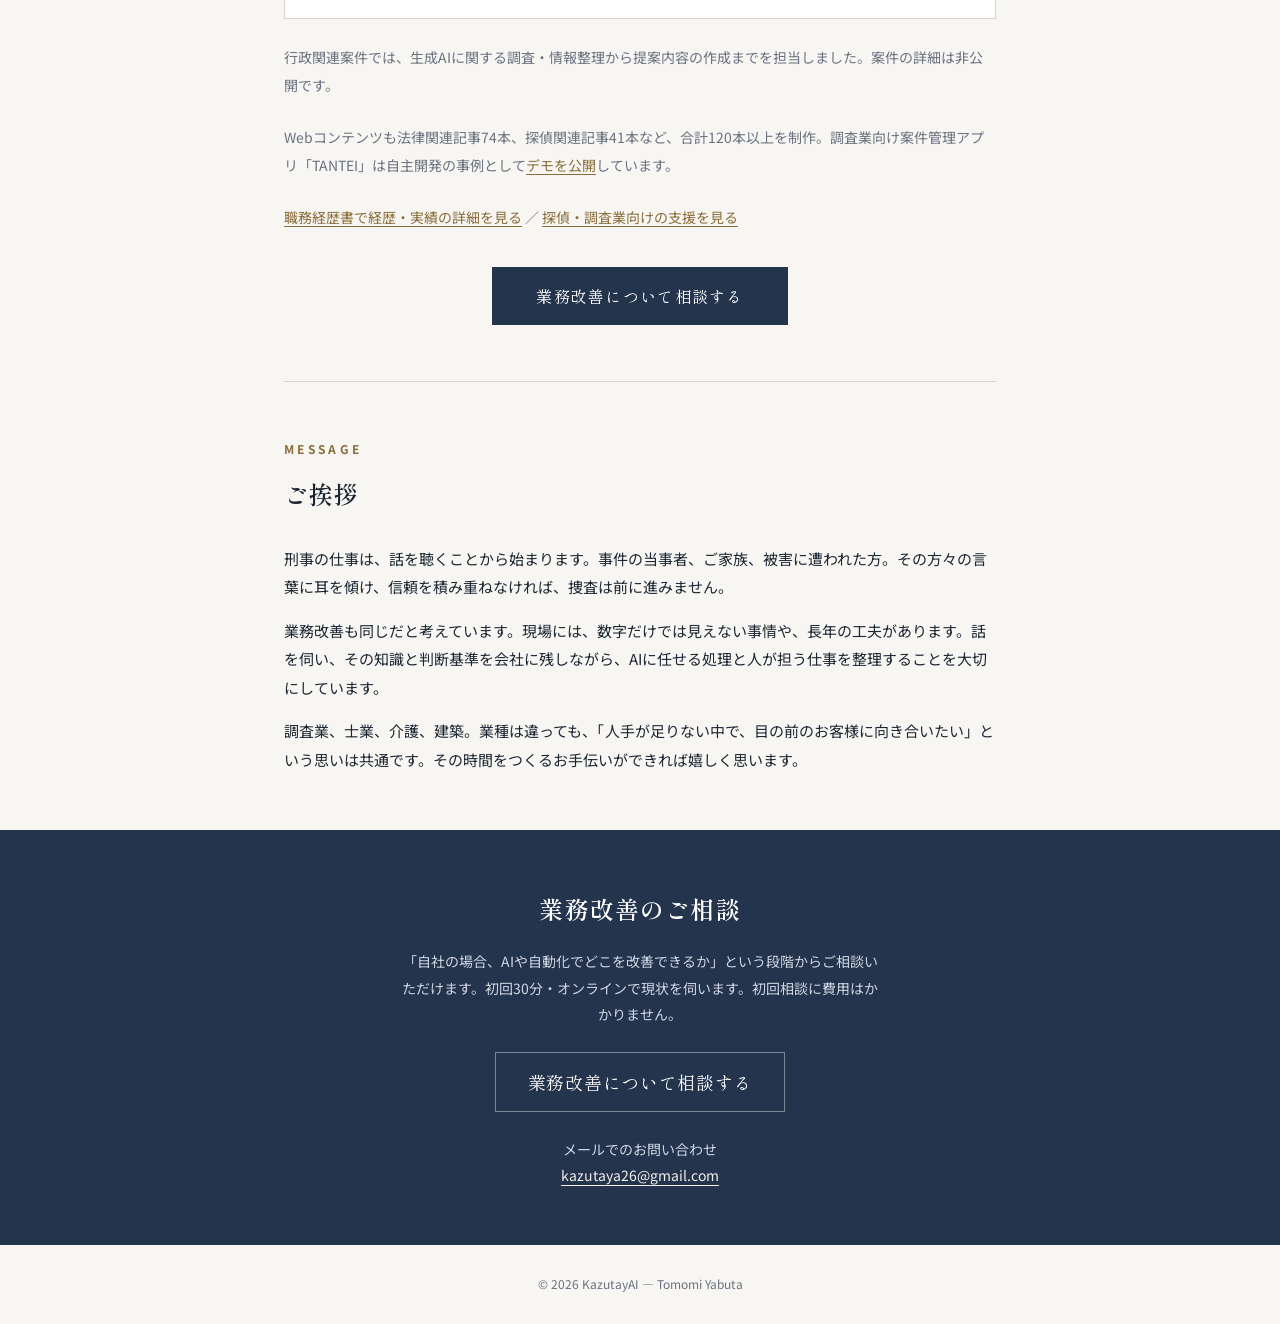
==== commit ea03efbe: "Add generative AI passport qualification" ====
--- a/index.html
+++ b/index.html
@@ -371,7 +371,7 @@
       <li>
         <span class="year">現在</span>
         <span class="role">KazutayAI として活動</span>
-        <span class="desc">AI導入・自動化、業務フロー設計、運用・定着支援を中心に活動。AI研修・講師も担当。屋号：Kazuta AI（かずた屋）。</span>
+        <span class="desc">AI導入・自動化、業務フロー設計、運用・定着支援を中心に活動。AI研修・講師も担当。屋号：Kazuta AI（かずた屋）。生成AIパスポート取得（2026年9月）。</span>
       </li>
     </ul>
   </section>
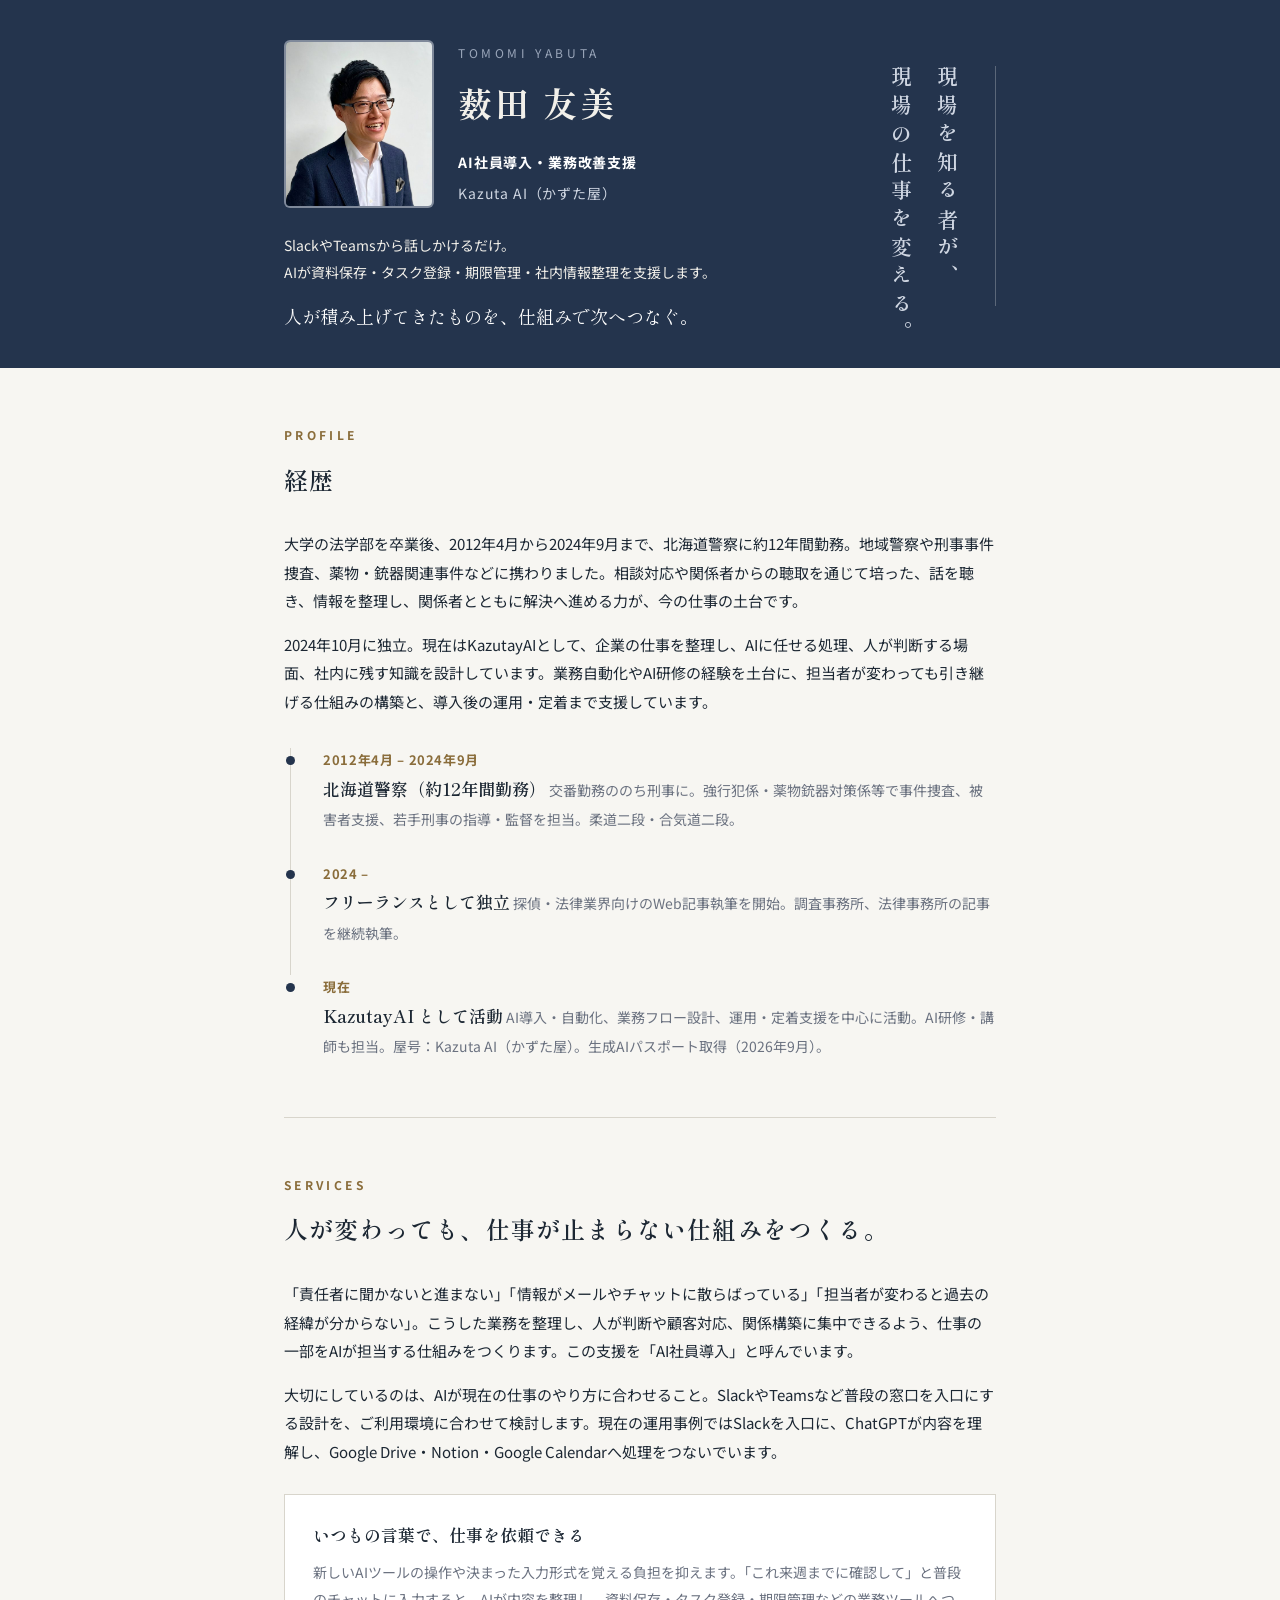
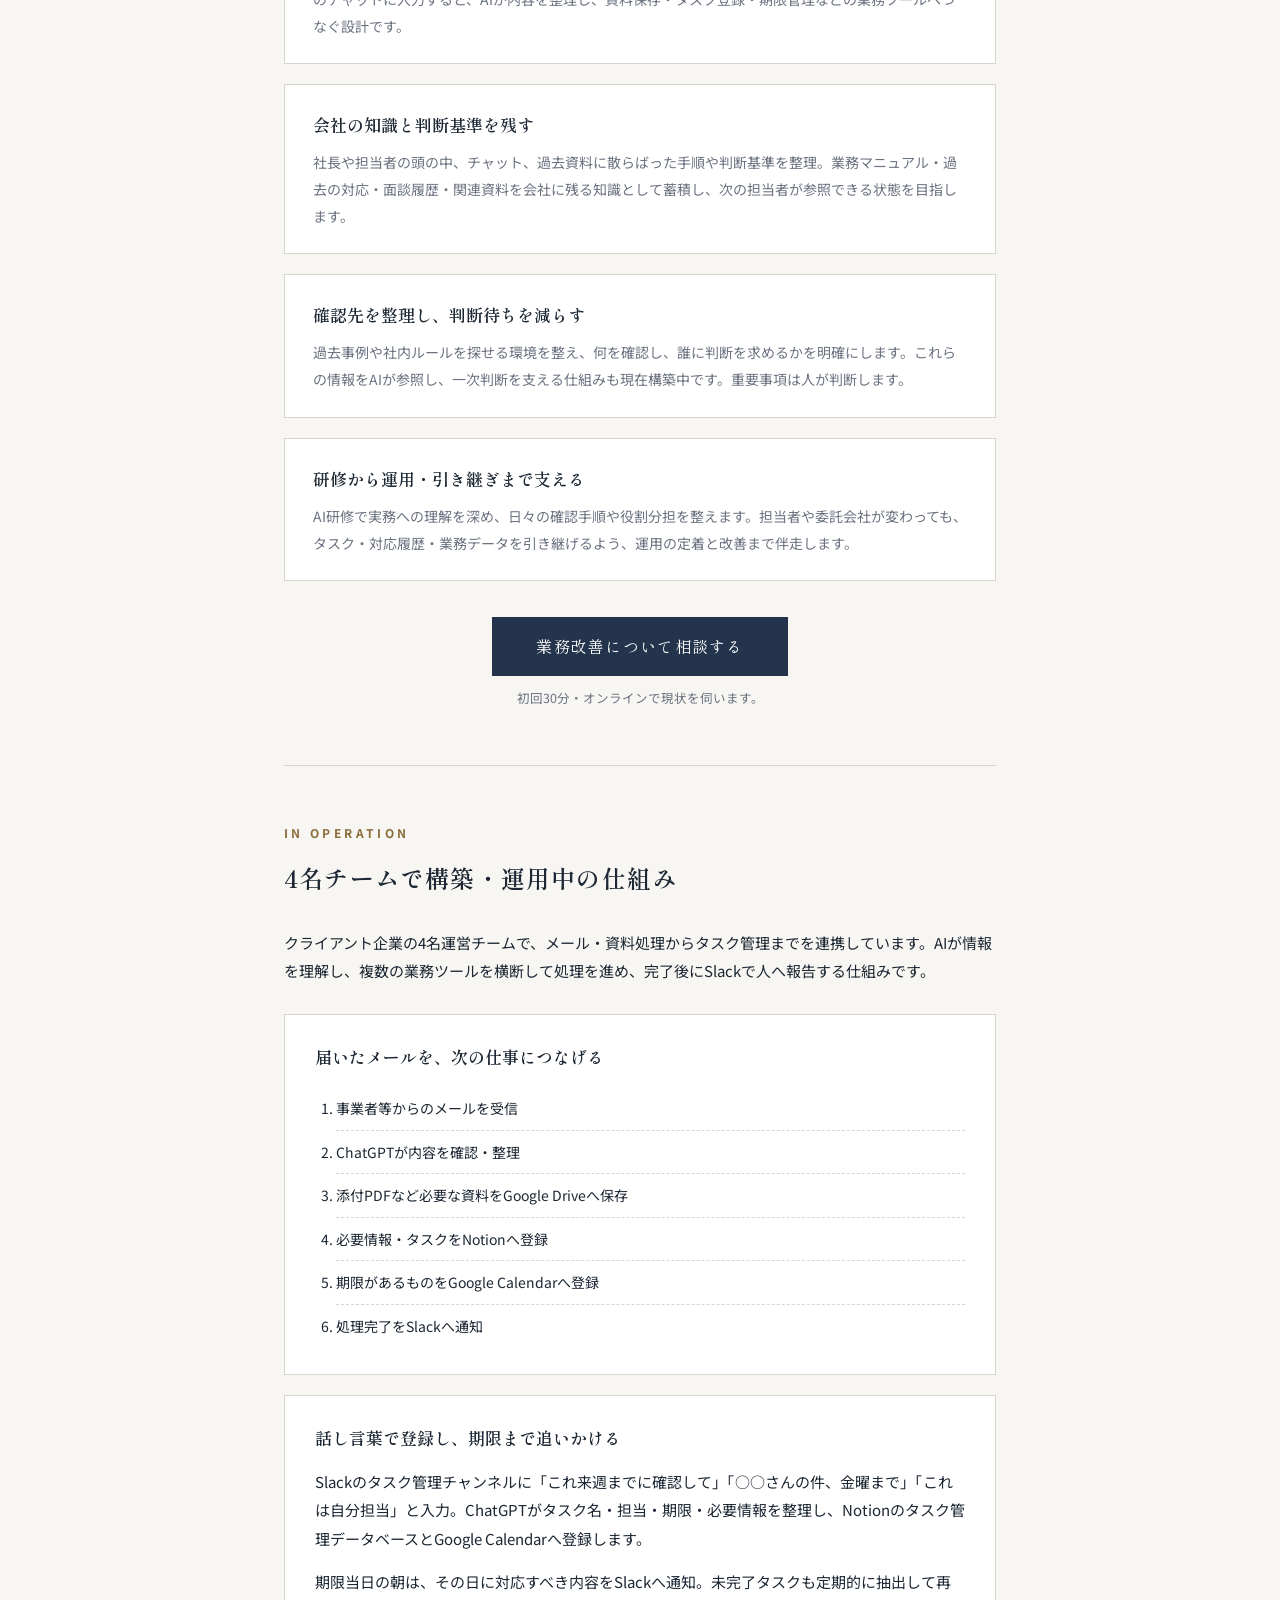
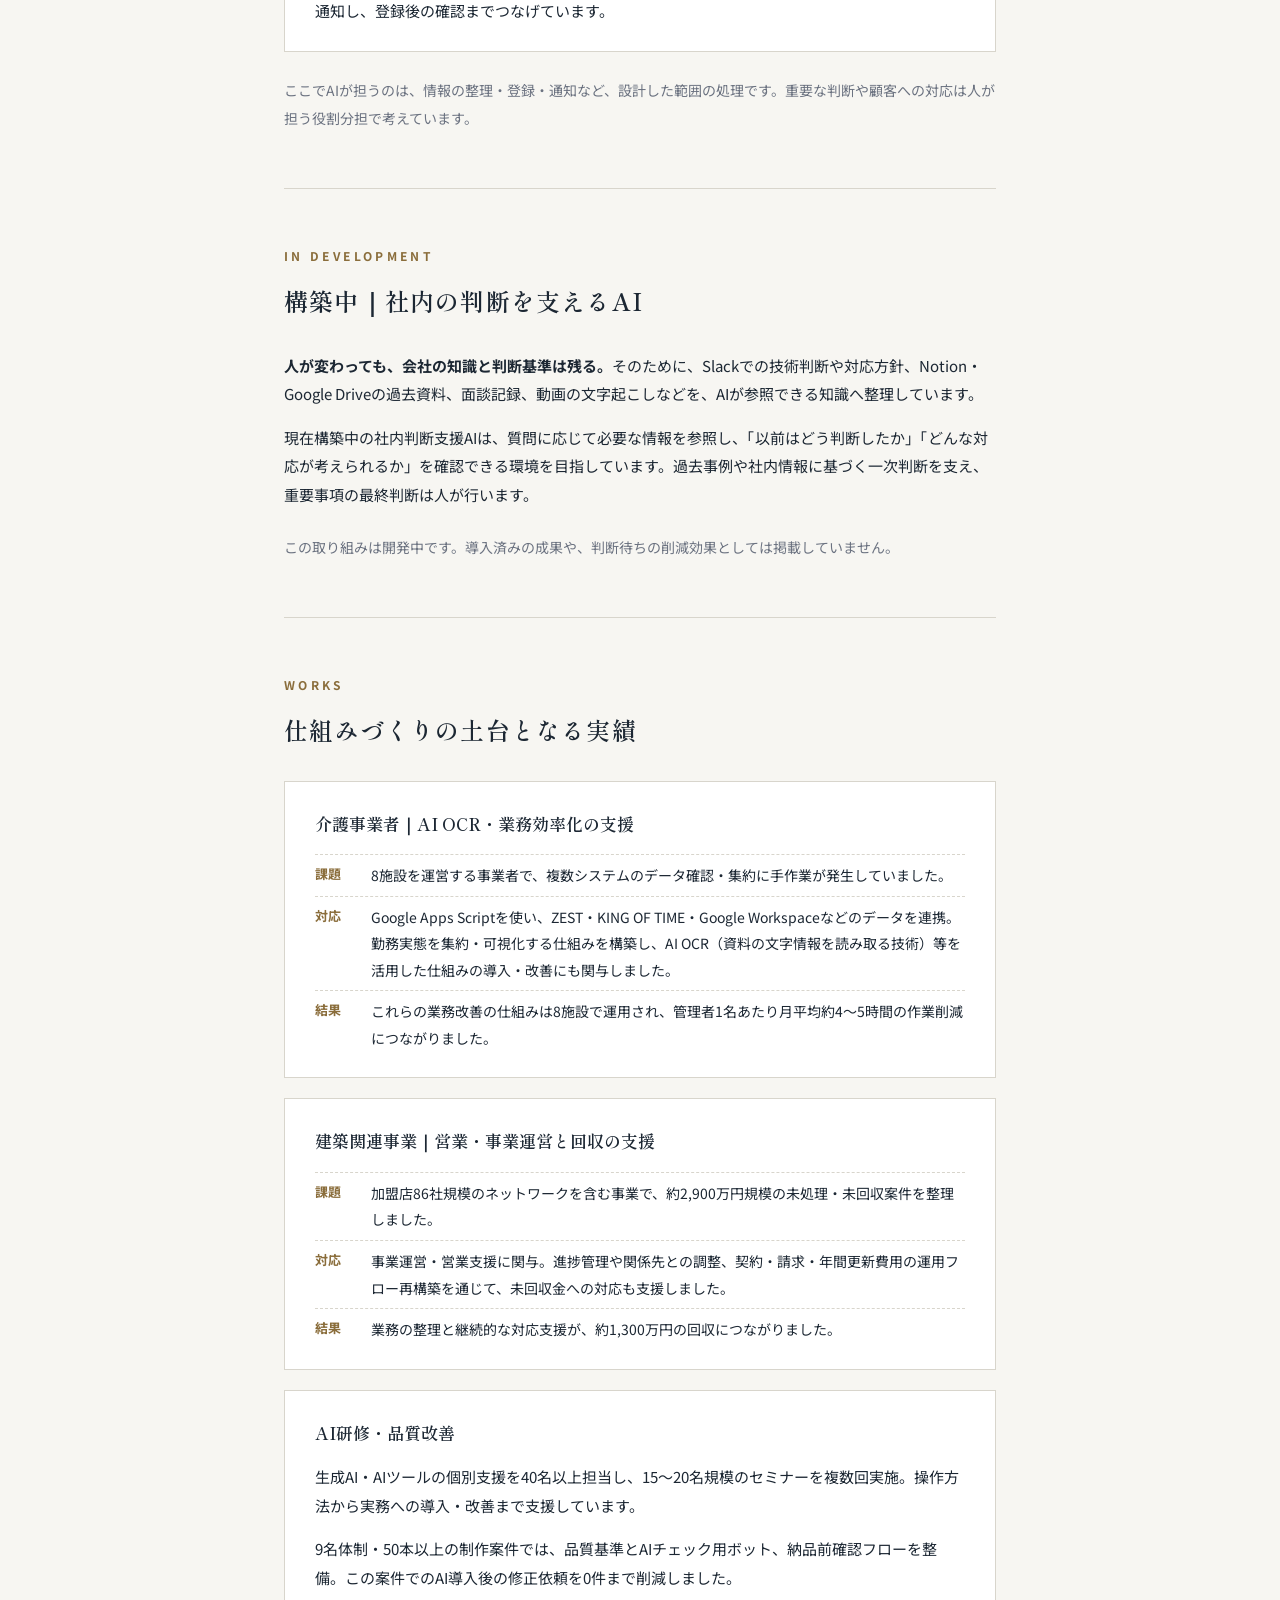
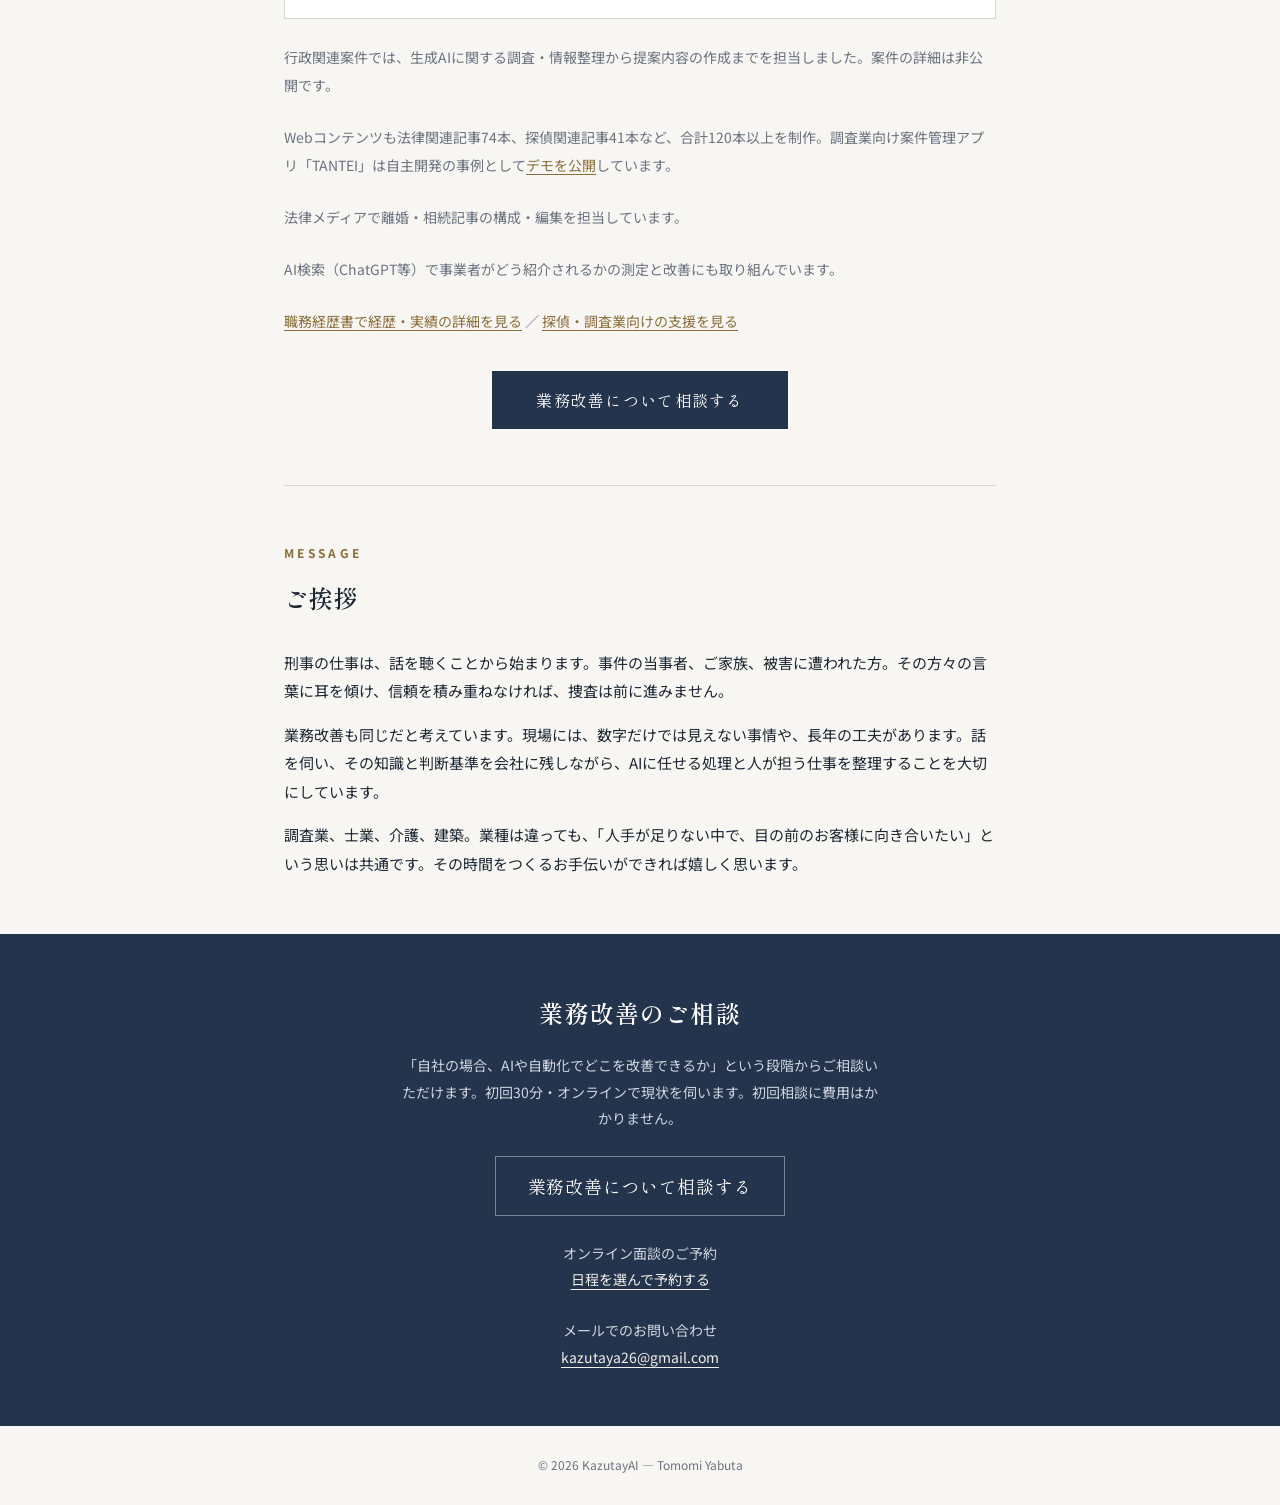
==== commit ffb9835d: "実績に法律メディア編集・AI検索対策を追加、問い合わせに面談予約リンクを追加 Co-Authored-By: Claude Opus 5.5 <noreply@anthropic.com>" ====
--- a/index.html
+++ b/index.html
@@ -460,6 +460,8 @@
     </div>
     <p class="others">行政関連案件では、生成AIに関する調査・情報整理から提案内容の作成までを担当しました。案件の詳細は非公開です。</p>
     <p class="others">Webコンテンツも法律関連記事74本、探偵関連記事41本など、合計120本以上を制作。調査業向け案件管理アプリ「TANTEI」は自主開発の事例として<a href="https://tantei-app.vercel.app" target="_blank" rel="noopener">デモを公開</a>しています。</p>
+    <p class="others">法律メディアで離婚・相続記事の構成・編集を担当しています。</p>
+    <p class="others">AI検索（ChatGPT等）で事業者がどう紹介されるかの測定と改善にも取り組んでいます。</p>
     <p class="others"><a href="career/">職務経歴書で経歴・実績の詳細を見る</a> ／ <a href="tantei.html">探偵・調査業向けの支援を見る</a></p>
 
     <div class="cta-inline">
@@ -487,6 +489,7 @@
   <h2 class="serif">業務改善のご相談</h2>
   <p>「自社の場合、AIや自動化でどこを改善できるか」という段階からご相談いただけます。初回30分・オンラインで現状を伺います。初回相談に費用はかかりません。</p>
   <a class="mail" href="https://forms.gle/KwH4L5uzaBvxNLATA" target="_blank" rel="noopener">業務改善について相談する</a>
+<p class="email-contact">オンライン面談のご予約<br><a href="https://timerex.net/s/iactjk5318_93d4/ebe7c3bd" target="_blank" rel="noopener">日程を選んで予約する</a></p>
 <p class="email-contact">メールでのお問い合わせ<br><a href="mailto:kazutaya26@gmail.com">kazutaya26@gmail.com</a></p>
 </div>
 
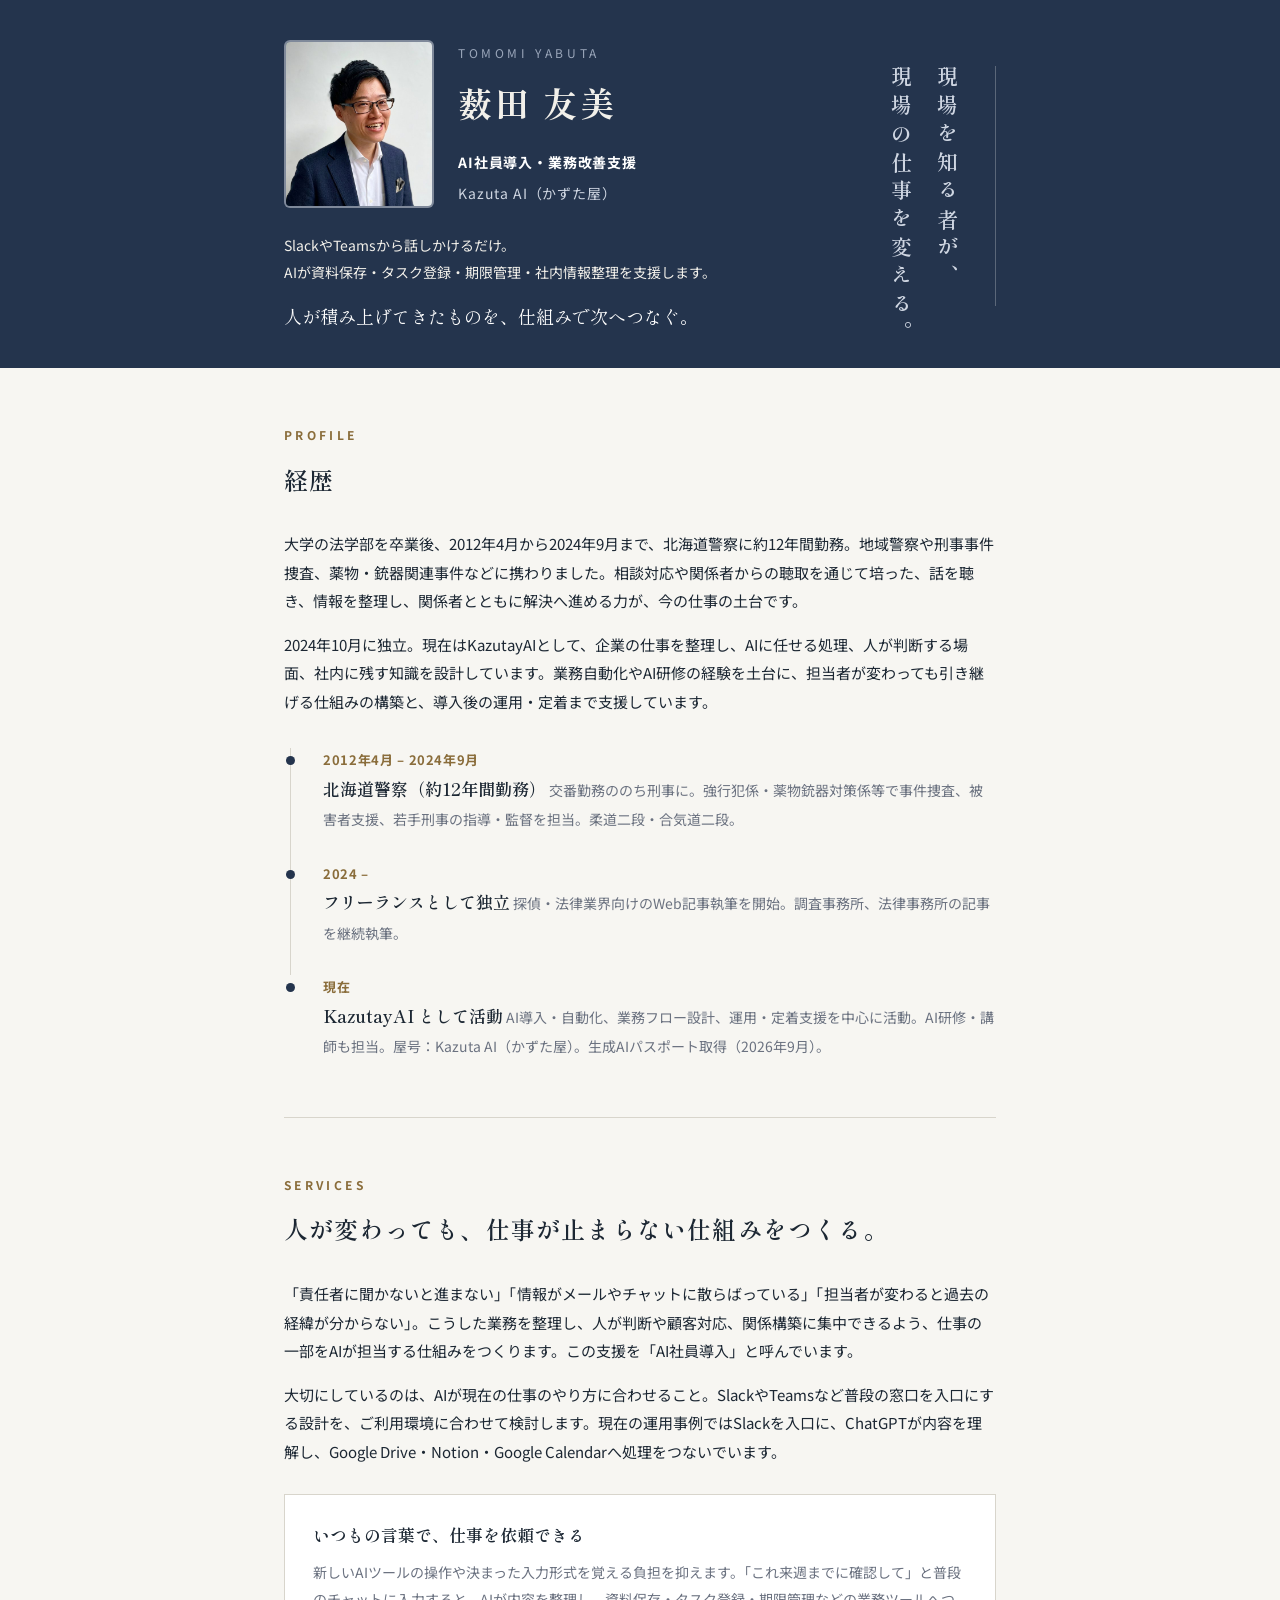
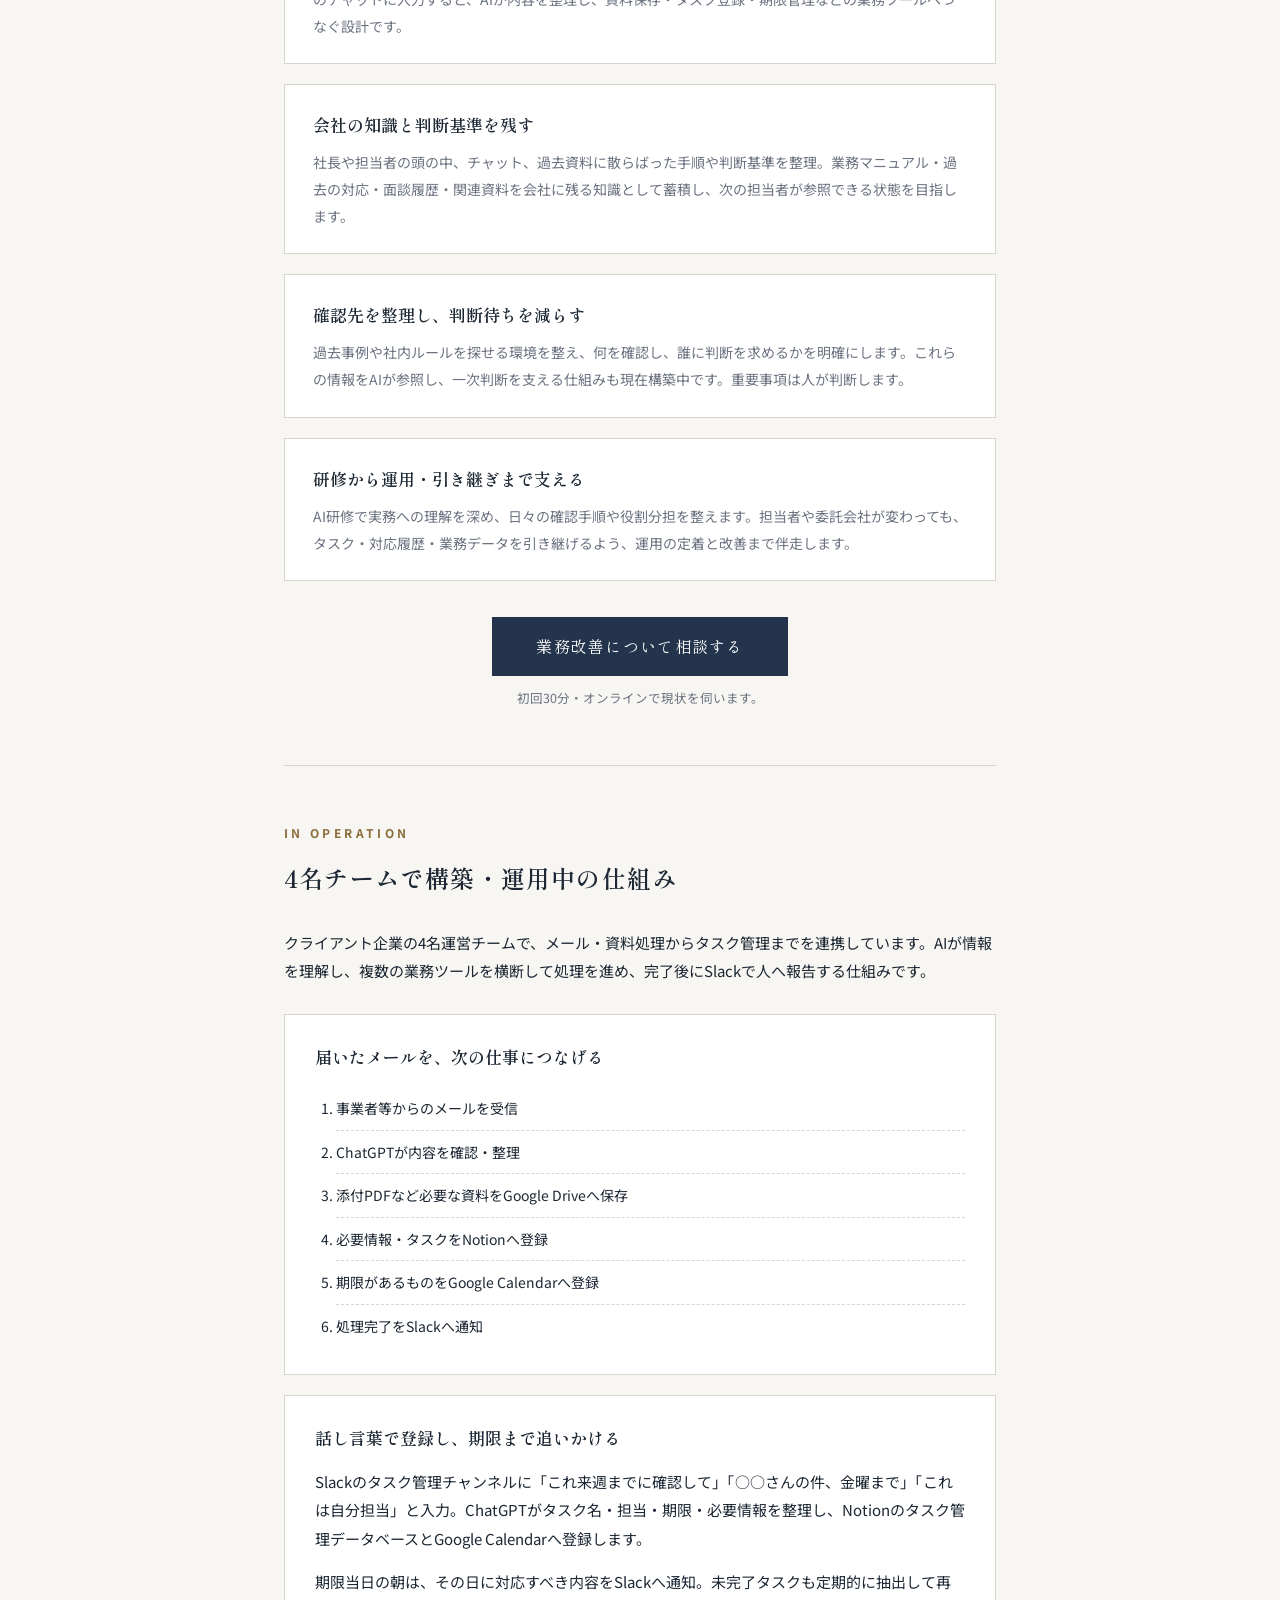
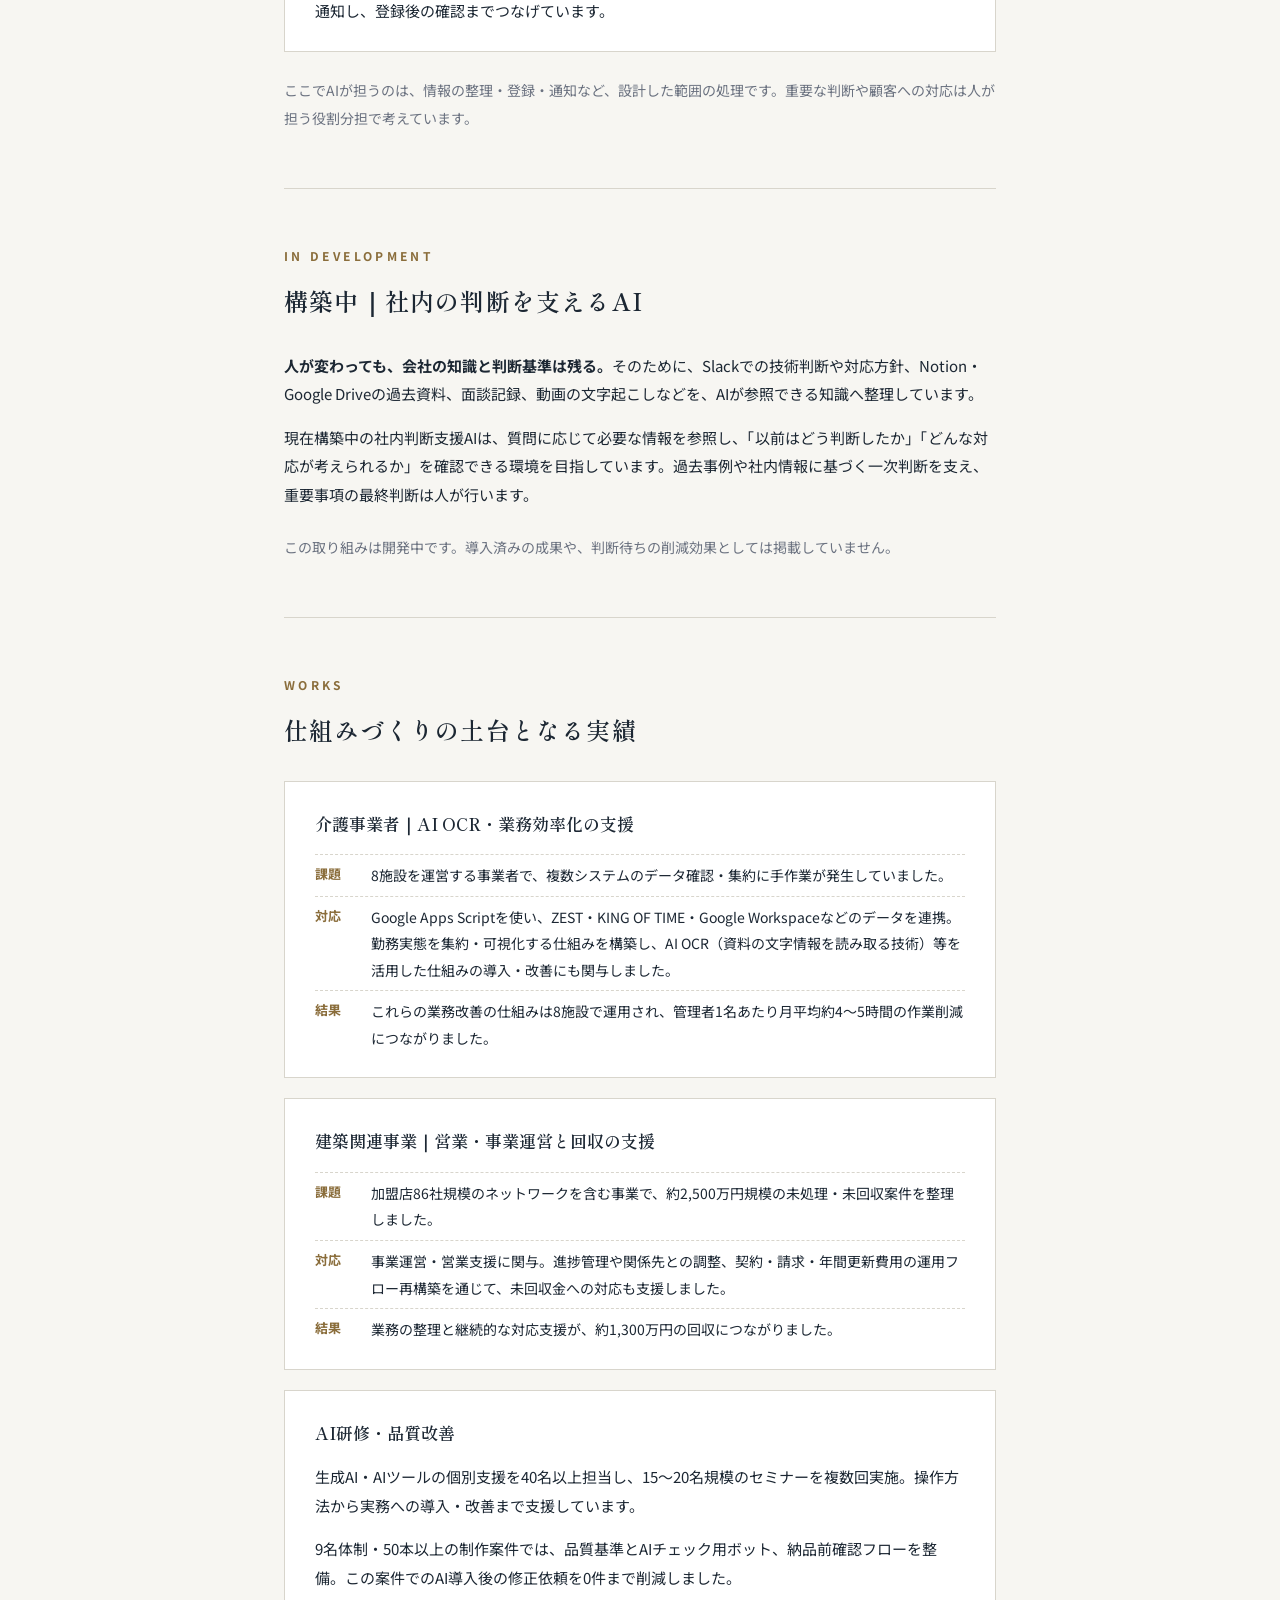
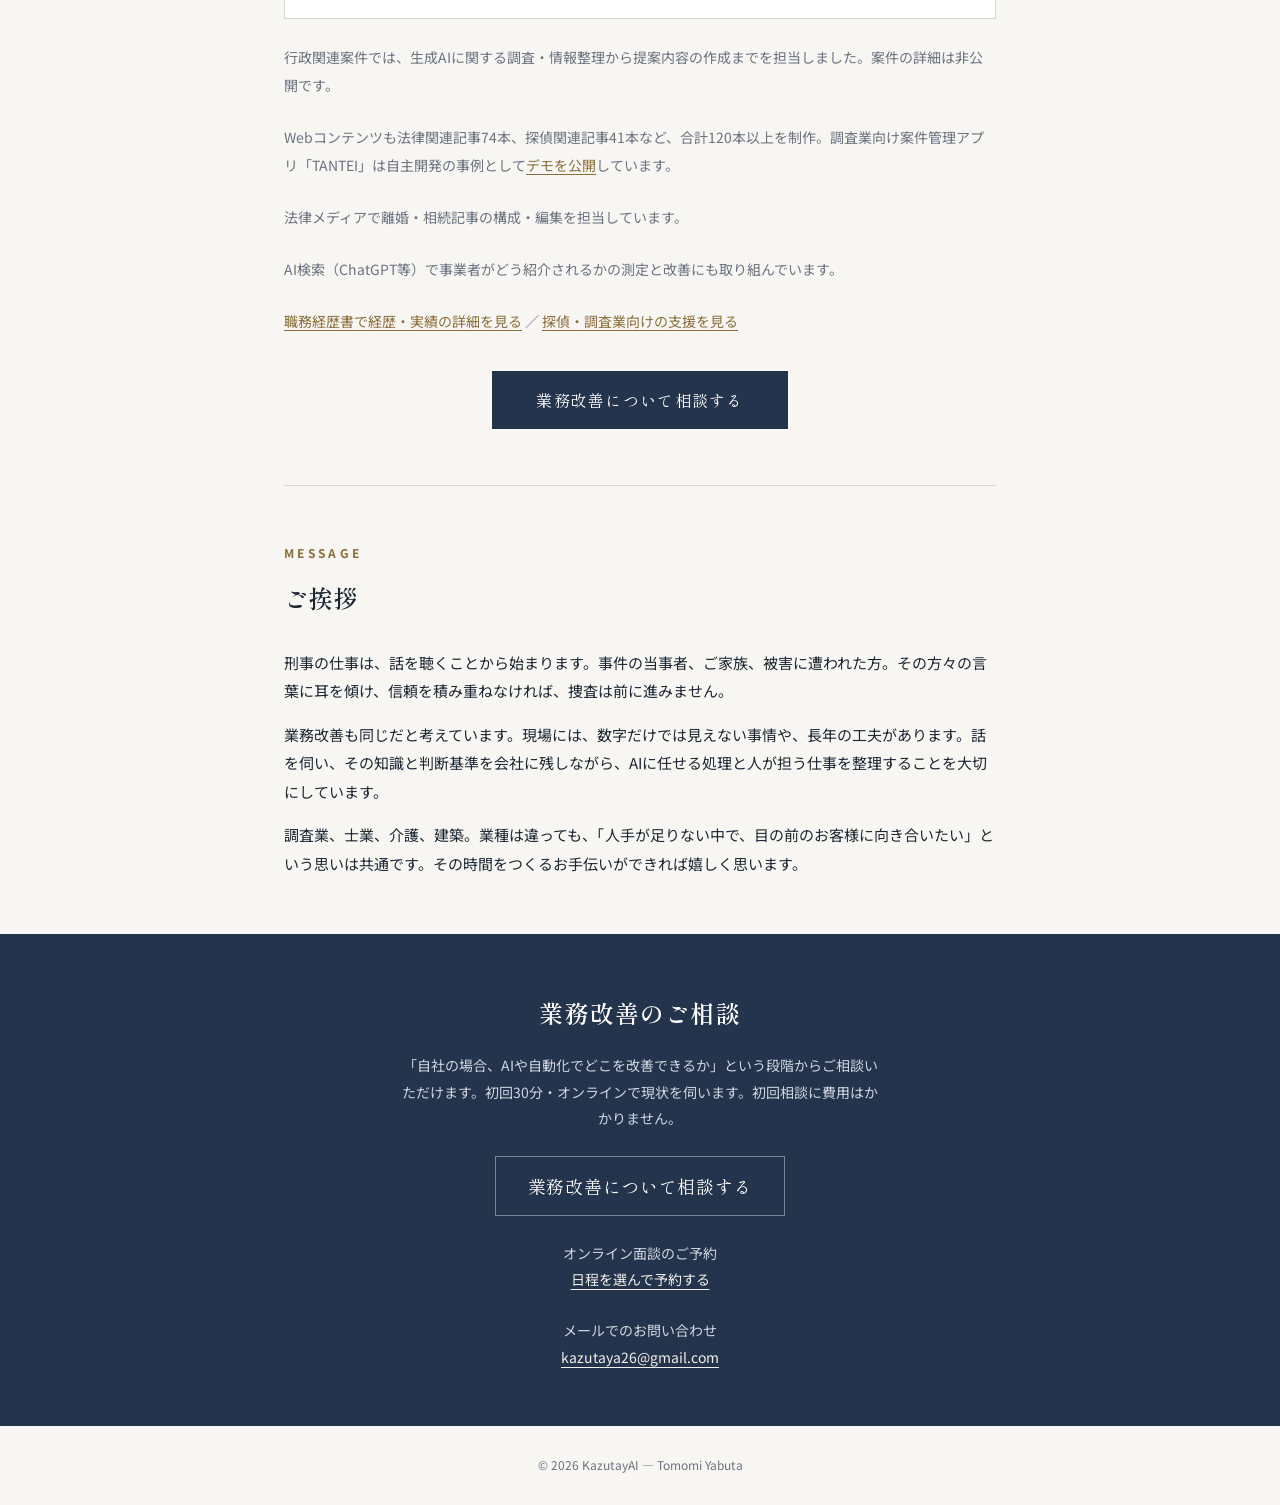
==== commit 1e2679b8: "建築関連事業の未回収案件の規模を約2,500万円に修正 Co-Authored-By: Claude Opus 5.5 <noreply@anthropic.com>" ====
--- a/index.html
+++ b/index.html
@@ -448,7 +448,7 @@
 
     <div class="case">
       <h3>建築関連事業｜営業・事業運営と回収の支援</h3>
-      <div class="case-row"><span class="tag">課題</span><span class="body">加盟店86社規模のネットワークを含む事業で、約2,900万円規模の未処理・未回収案件を整理しました。</span></div>
+      <div class="case-row"><span class="tag">課題</span><span class="body">加盟店86社規模のネットワークを含む事業で、約2,500万円規模の未処理・未回収案件を整理しました。</span></div>
       <div class="case-row"><span class="tag">対応</span><span class="body">事業運営・営業支援に関与。進捗管理や関係先との調整、契約・請求・年間更新費用の運用フロー再構築を通じて、未回収金への対応も支援しました。</span></div>
       <div class="case-row"><span class="tag">結果</span><span class="body">業務の整理と継続的な対応支援が、約1,300万円の回収につながりました。</span></div>
     </div>
